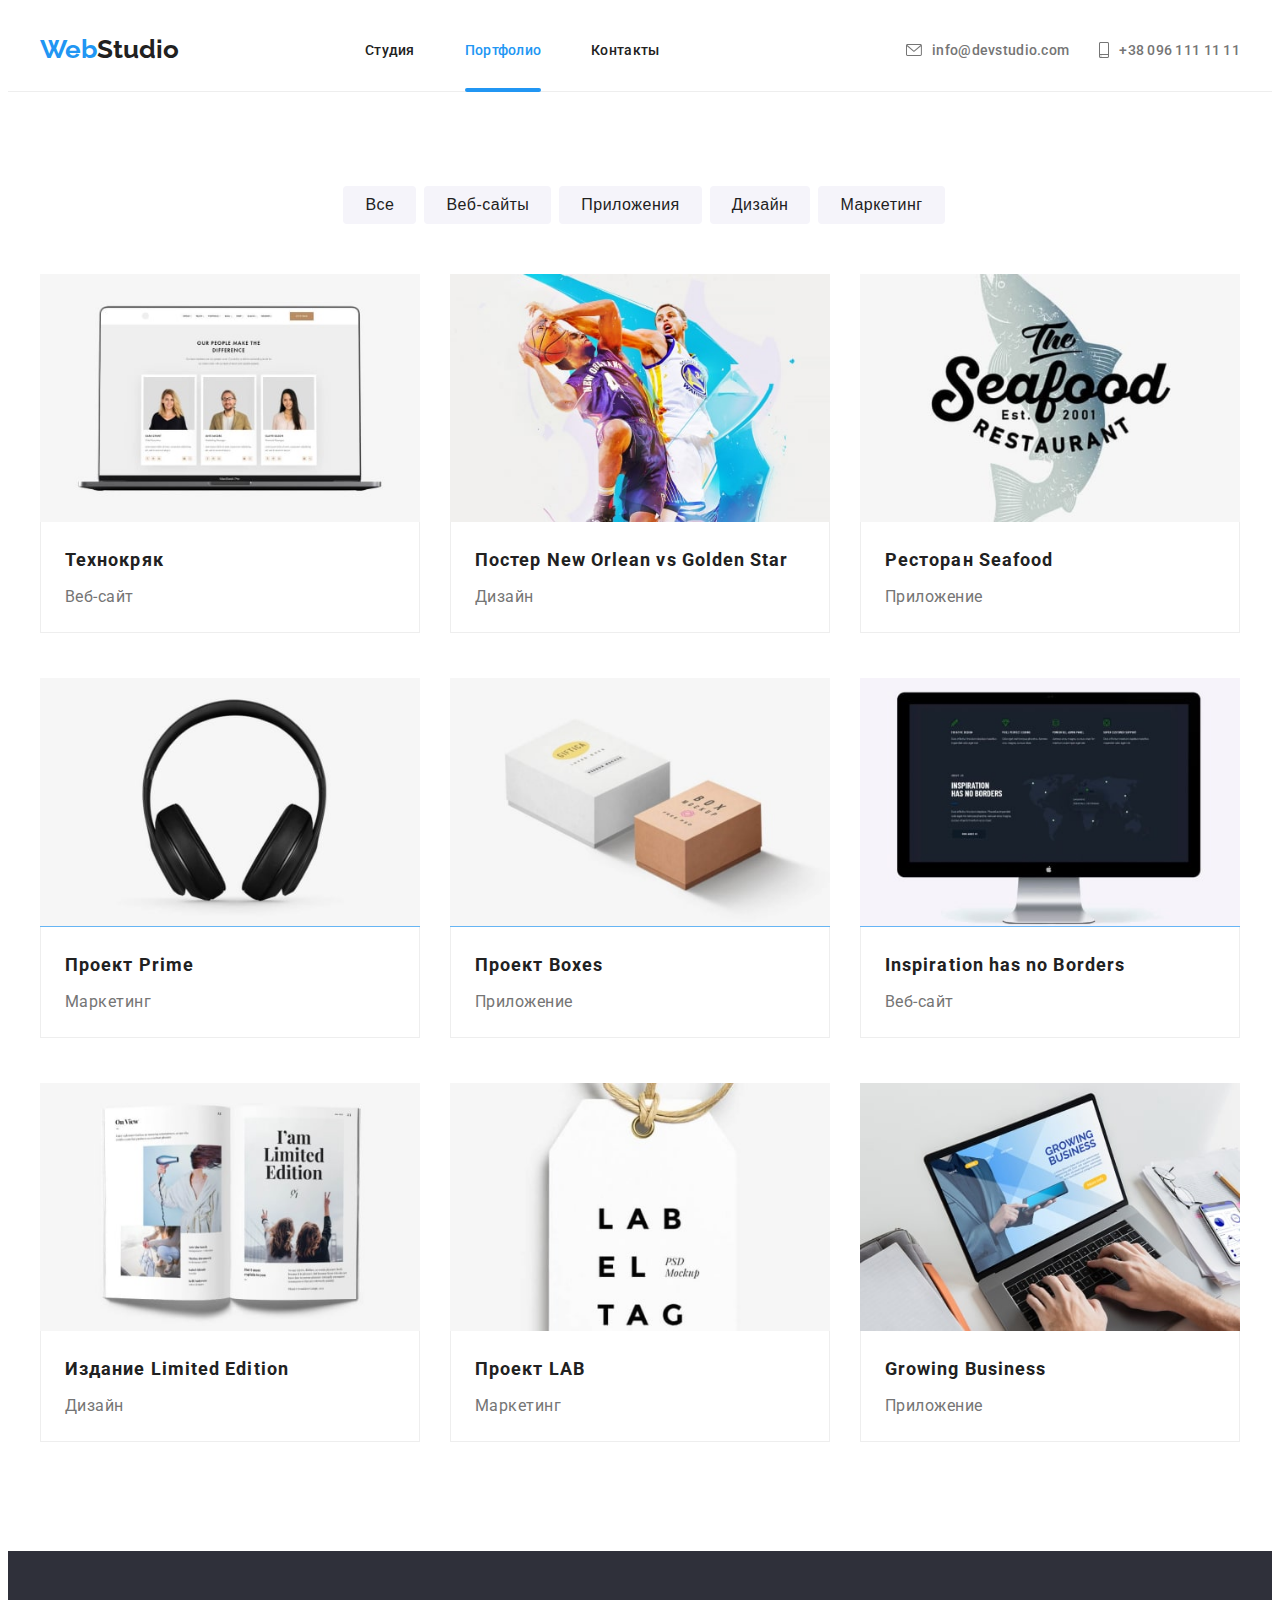
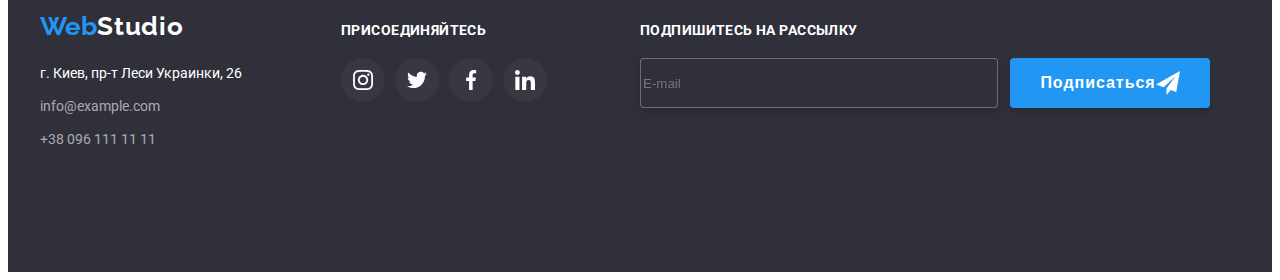
==== portfolio.html @ f573d4b2 "hw-8-finish" ====
<!DOCTYPE html>
<html lang="ru">
<head>
    <meta charset="UTF-8">
    <meta http-equiv="X-UA-Compatible" content="IE=edge">
    <meta name="viewport" content="width=device-width, initial-scale=1.0">
    <title>Портфолио</title>
    <link href="https://fonts.googleapis.com/css2?family=Raleway:wght@700&family=Roboto:wght@400;500;700;900&display=swap" rel="stylesheet">
    <link rel="stylesheet" href="https://cdnjs.cloudflare.com/ajax/libs/modern-normalize/1.1.0/modern-normalize.min.css" integrity="sha512-wpPYUAdjBVSE4KJnH1VR1HeZfpl1ub8YT/NKx4PuQ5NmX2tKuGu6U/JRp5y+Y8XG2tV+wKQpNHVUX03MfMFn9Q==" crossorigin="anonymous" referrerpolicy="no-referrer" />
    <link rel="stylesheet" href="./css/styles.css">
    <link rel="stylesheet" href="./css/main.min.css">
</head>
<body>
    <header class="header">
      <div class="container header__container">
    
        <a href="./index.html" class="logo ">Web<span class="logo__studio">Studio</span> </a>
        <button type="button" class="mob-menu-btn" data-menu-button>
          <svg class="open-menu" width="40" height="40">
            <use href="./image/icons.svg#icon-menu_mob"></use>
          </svg>
    
        </button>
    
        <nav class="site-nav">
          <ul class="site-nav__list site-nav__list--margin">
            <li><a href="./index.html" class=" site-nav__link ">Студия</a></li>
            <li><a href="./portfolio.html" class="site-nav__link site-nav__link--current">Портфолио</a></li>
            <li><a href="" class="site-nav__link">Контакты</a></li>
          </ul>
        </nav>
        <ul class="contacts">
          <li class="contacts__item"><a href="mailto:info@devstudio.com" class="contacts__link  ">
              <svg class="envelope contact__icon">
                <use href="./image/icons.svg#icon-envelope"></use>
              </svg>
              info@devstudio.com</a></li>
          <li class="contacts__item"><a href="tel:+380961111111" class="contacts__link ">
              <svg class="smartphone contact__icon">
                <use href="./image/icons.svg#icon-smartphone"></use>
              </svg>
              +38 096 111 11 11</a></li>
    
        </ul>
      </div>
      <div class="mob-menu  is-hidden" data-menu>
        <div class="container">
    
          <button type="button" class="mob-menu-close-btn" data-menu-close>
            <svg class="close-menu" width="40" height="40">
              <use href="./image/icons.svg#icon-close_mob"></use>
            </svg>
          </button>
    
          <ul class="menu-list ">
            <li class="menu-item "><a href="./index.html" class="menu-link ">Студия</a></li>
            <li class="menu-item "><a href="./portfolio.html" class="menu-link ">Портфолио</a></li>
            <li class="menu-item "><a href="" class="menu-link ">Контакты</a></li>
          </ul>
        </div>
    
        <div class="mob-menu-bottom">
          <ul class="mob-contacts">
            <li class="mob-contacts__item"><a href="tel:+380961111111" class="mob-contacts__link mob-contacts__link--phone">
                +38 096 111 11 11</a></li>
    
            <li class="mob-contacts__item"><a href="mailto:info@devstudio.com" class="mob-contacts__link ">
                info@devstudio.com</a></li>
          </ul>
    
          <ul class="mob-soc">
            <li class="mob-soc__item"><a class="mob-soc__link" href="">Instagram</a></li>
            <li class="mob-soc__item"><a class="mob-soc__link" href="">Twitter</a></li>
            <li class="mob-soc__item"><a class="mob-soc__link" href="">Facebook</a></li>
            <li class="mob-soc__item"><a class="mob-soc__link" href="">LinkedIn</a></li>
          </ul>
        </div>
    
      </div>
    
      </div>
    </header>
    <main>
        <section class="section project-section">
            <div class="container">
          <h1 class="section__title section__title--hidden">Портфолио</h1>  
          <ul class="portfolio-buttons">                         
        <li class="button-item"><button type="button" class="portfolio-button"> Все</button></li>
        <li class="button-item"><button type="button" class="portfolio-button">Веб-сайты</button></li> 
        <li class="button-item"><button type="button" class="portfolio-button">Приложения</button> </li>
        <li class="button-item"><button type="button" class="portfolio-button"> Дизайн</button></li>
        <li class="button-item"><button type="button" class="portfolio-button">Маркетинг  </button> </li> 
        </ul>                        
            <ul class="portfolio">
                <li class="portfolio__item">
                    <a href="" class="portfolio__link">
                      <div class="description">
                        <picture>
                          <source srcset="./image/projects/project-1-desk-min.jpg 1x, ./image/projects/project-1-desk2x-min.jpg 2x" media="min-width:1200px">
                          <source srcset="./image/projects/project-1-desk-min.jpg 1x, ./image/projects/project-1-desk2x-min.jpg 2x" media="min-width:768px">
                          <source srcset="./image/projects/project-1-mob.jpg 1x, ./image/projects/project-1-mob2x.jpg 2x" media="min-width:480px">
                          <img src="image/projects/project-1-mob.jpg" alt="веб-сайт" >
                        </picture> 

                    
                    <p class="description__text"> Ресурс предлагает комплексные предложения с разным уровнем функционала и сервисов. Все это позволит посетителю получить исчерпывающие сведения о компании или частном лице.</p>
                   </div>  
                   <div class="project"> 
                        <h2 class="project__title"> Технокряк</h2>
                        <p class="project__text"> Веб-сайт</p>
                     </div> 
                     </a>
                                         
                </li>
                <li class="portfolio__item">
                    <a href=""class="portfolio__link">
                      <div class="description"> 
                        <picture>
                          <source srcset="./image/projects/project-2-desk-min.jpg 1x, ./image/projects/project-2-desk2x-min.jpg 2x" media="min-width:1200px">
                          <source srcset="./image/projects/project-2-desk-min.jpg 1x, ./image/projects/project-2-desk2x-min.jpg 2x," media="min-width:768px">
                          <source srcset="./image/projects/project-2-mob.jpg 1x, ./image/projects/project-2-mob2x.jpg 2x" media="min-width:480px">
                          <img src="image/projects/project-2-mob.jpg" alt="Постер"> 
                        </picture> 
                   
                    <p class="description__text"> Ресурс предлагает комплексные предложения с разным уровнем функционала и сервисов. Все это позволит посетителю получить исчерпывающие сведения о компании или частном лице.</p>
                  </div>
                    <div class="project"> 
                        <h2 class="project__title">Постер New Orlean vs Golden Star</h2>
                        <p class="project__text">Дизайн</p> 
                     </div> 
                    </a>                                           
                </li>
                <li class="portfolio__item">
                    <a href=""class="portfolio__link">
                      <div class="description"> 
                        <picture>
                          <source srcset="./image/projects/project-3-desk-min.jpg 1x, ./image/projects/project-3-desk2x-min.jpg 2x"
                            media="min-width:1200px">
                          <source srcset="./image/projects/project-3-tab.jpg 1x, ./image/projects/project-3-tab2x.jpg 2x"  media="min-width:768px">
                          <source srcset="./image/projects/project-3-mob.jpg 1x, ./image/projects/project-3-mob2x.jpg 2x" media="min-width:480px">
                          <img src="image/projects/project-3-mob.jpg" alt="ресторан" >
                        </picture>
                        
                   
                    <p class="description__text"> Ресурс предлагает комплексные предложения с разным уровнем функционала и сервисов. Все это позволит посетителю получить исчерпывающие сведения о компании или частном лице.</p>
                  </div>
                    <div class="project">
                        <h2 class="project__title">Ресторан Seafood </h2>                            
                        <p class="project__text">Приложение</p> 
                     </div>
                    </a>
                </li>
                <li class="portfolio__item">
                  <a href=""class="portfolio__link">
                    <div class="description"> 
                      <picture>
                        <source srcset="./image/projects/project-4-desk-min.jpg 1x, ./image/projects/project-4-desk2x-min.jpg 2x"
                          media="min-width:1200px">
                          <source srcset="./image/projects/project-4-tab-min.jpg 1x, ./image/projects/project-4-tab2x.jpg 2x" media="min-width:768px">
                          <source srcset="./image/projects/project-4-mob.jpg 1x, ./image/projects/project-4-mob2x.jpg 2x " media="min-width:480px" >
                          <img src="image/projects/project-4-mob.jpg" alt="прайм" >
                      </picture> 
                    
                    <p class="description__text"> Ресурс предлагает комплексные предложения с разным уровнем функционала и сервисов. Все это позволит посетителю получить исчерпывающие сведения о компании или частном лице.</p>
                  </div>
                    <div class="project"> 
                        <h2 class="project__title">Проект Prime </h2>                          
                         <p class="project__text" p> Маркетинг</p> 
                      </div>
                    </a>                                                                        
                </li>
                <li class="portfolio__item">
                   <a href=""class="portfolio__link">
                    <div class="description">
                      <picture>
                        <source srcset="./image/projects/project-5-desk-min.jpg 1x, ./image/projects/project-5-desk2x-min.jpg 2x"
                          media="min-width:1200px">
                          <source srcset="./image/projects/project-5-tab.jpg 1x, ./image/projects/project-5-tab2x.jpg 2x" media="min-width:768px">
                          <source srcset="./image/projects/project-5-mob.jpg 1x, ./image/projects/project-5-mob2x.jpg 2x" media="min-width:480px">
                          <img src="image/projects/project-5-mob.jpg" alt="boxes" >
                      </picture>
                      
                    
                    <p class="description__text"> Ресурс предлагает комплексные предложения с разным уровнем функционала и сервисов. Все это позволит посетителю получить исчерпывающие сведения о компании или частном лице.</p>
                  </div>
                    <div class="project"> 
                        <h2 class="project__title">Проект Boxes </h2>
                        <p class="project__text">Приложение</p>
                     </div> 
                    </a>                                                                        
                </li>
                <li class="portfolio__item">
                    <a href=""class="portfolio__link">
                      <div class="description"> 
                        <picture>
                          <source srcset="./image/projects/project-6-desk-min.jpg 1x, ./image/projects/project-6-desk2x-min.jpg 2x"
                            media="min-width:1200px">
                            <source srcset="./image/projects/project-6-tab.jpg 1x, ./image/projects/project-6-tab2x.jpg 2x" media="min-width:768px">
                            <source srcset="./image/projects/project-6-mob.jpg 1x, ./image/projects/project-6-mob2x.jpg 2x" media="min-width:480px">
                            <img src="image/projects/project-6-mob.jpg" alt="вдохновение не имеет границ" >
                        </picture>
                    
                    <p class="description__text"> Ресурс предлагает комплексные предложения с разным уровнем функционала и сервисов. Все это позволит посетителю получить исчерпывающие сведения о компании или частном лице.</p>
                  </div>
                    <div class="project">  
                        <h2 class="project__title"> Inspiration has no Borders  </h2>               
                        <p class="project__text">Веб-сайт </p> 
                     </div> 
                    </a>                                                                    
                </li>
                <li class="portfolio__item">
                    <a href=""class="portfolio__link">
                      <div class="description"> 
                        <picture>
                          <source srcset="./image/projects/project-7-desk-min.jpg 1x, ./image/projects/project-7-desk2x-min.jpg 2x"
                            media="min-width:1200px">
                            <source srcset="./image/projects/project-7-tab.jpg 1x, ./image/projects/project-7-tab2x.jpg 2x" media="min-width:768px">
                            <source srcset="./image/projects/project-7-mob.jpg 1x, ./image/projects/project-7-mob2x.jpg 2x" media="min-width:480px">
                            <img src="image/projects/project-7-mob.jpg" alt="дизайн книги" >
                        </picture>
                    
                    <p class="description__text"> Ресурс предлагает комплексные предложения с разным уровнем функционала и сервисов. Все это позволит посетителю получить исчерпывающие сведения о компании или частном лице.</p>
                  </div>
                    <div class="project">
                        <h2 class="project__title">Издание Limited Edition </h2>                           
                        <p class="project__text">Дизайн</p>  
                    </div>
                 </a>                                                
                </li>
                <li class="portfolio__item">
                   <a href=""class="portfolio__link">
                    <div class="description"> 
                      <picture>
                        <source srcset="./image/projects/project-8-desk-min.jpg 1x, ./image/projects/project-8-desk2x-min.jpg 2x"
                          media="min-width:1200px">
                          <source srcset="./image/projects/project-8-tab.jpg 1x, ./image/projects/project-8-tab2x.jpg 2x" media="min-width:768px">
                          <source srcset="./image/projects/project-8-mob.jpg 1x, ./image/projects/project-8-mob2x.jpg 2x" media="min-width:480px">
                             <img src="image/projects/project-8-mob.jpg" alt="ярлык" >
                      </picture>
                 
                    <p class="description__text"> Ресурс предлагает комплексные предложения с разным уровнем функционала и сервисов. Все это позволит посетителю получить исчерпывающие сведения о компании или частном лице.</p>
                  </div>
                    <div class="project"> 
                        <h2 class="project__title">Проект LAB </h2>                           
                        <p class="project__text">Маркетинг</p>
                    </div> 
                </a>                                                       
                </li>
                <li class="portfolio__item">
                   <a href=""class="portfolio__link">
                    <div class="description"> 
                      <picture>
                        <source srcset="./image/projects/project-9-desk-min.jpg 1x, ./image/projects/project-9-desk2x-min.jpg 2x"
                          media="min-width:1200px">
                        <source srcset="./image/projects/project-9-tab.jpg 1x, ./image/projects/project-9-tab2x.jpg 2x" media="min-width:768px">
                        <source srcset="./image/projects/project-9-mob.jpg 1x, ./image/projects/project-9-mob2x.jpg 2x" media="min-width:480px">
                        <img src="image/projects/project-9-mob.jpg" alt="растущий бизнес" >
                      </picture>
                   
                    <p class="description__text"> Ресурс предлагает комплексные предложения с разным уровнем функционала и сервисов. Все это позволит посетителю получить исчерпывающие сведения о компании или частном лице.</p>
                  </div>
                    <div class="project">  
                        <h2 class="project__title">Growing Business</h2>                            
                           <p class="project__text"> Приложение</p>  
                    </div>
                 </a>                                                
                </li>
            </ul>
        </div>
        </section>
         </main>
              <footer class="footer">
              
                <div class="container footer__container ">
                  <div class="footer-top">
                    <div class="footer__box">
                      <a href="./index.html" class="logo footer__logo">Web<span class=" logo-studio--white">Studio</span> </a>
                      <address>
                        <ul class="adress">
                          <li><a href="https://goo.gl/maps/DuqMqpGjKm9cCFHp8" target="_blank" rel="noopener, noindex, nofollow"
                              class="adress__location">г. Киев, пр-т Леси Украинки, 26</a></li>
                          <li><a href="mailto:info@example.com" class="adress__link">info@example.com </a></li>
                          <li><a href="tel:+380961111111" class="adress__link">+38 096 111 11 11</a></li>
                        </ul>
                      </address>
                    </div>
              
                    <div class="social-footer">
                      <h3 class="footer__title">присоединяйтесь</h3>
                      <ul class="social soc-footer">
                        <li> <a class="social__link social__link--light" href="">
                            <svg class="join__icon" width="20" height="20">
                              <use href="./image/icons.svg#icon-instagram"></use>
                            </svg>
                          </a>
                        </li>
                        <li> <a class="social__link social__link--light" href="">
                            <svg class="footer-icon" width="20" height="20">
                              <use href="./image/icons.svg#icon-twitter"></use>
                            </svg>
                          </a>
                        </li>
                        <li> <a class="social__link social__link--light" href="">
                            <svg class="join__icon" width="20" height="20">
                              <use href="./image/icons.svg#icon-facebook"></use>
                            </svg>
                          </a>
                        </li>
                        <li> <a class="social__link social__link--light" href="">
                            <svg class="join__icon" width="20" height="20">
                              <use href="./image/icons.svg#icon-linkedin"></use>
                            </svg>
                          </a>
                        </li>
                      </ul>
                    </div>
                  </div>
                  <form class="footer-form">
              
                    <div class="subscribe">
                      <h3 class="footer__title">Подпишитесь на рассылку</h3>
                      <div class="subscribe-field">
                        <input type="email" name="mail" placeholder="E-mail" class="subscribe__input">
                        <button type="submit" class="subscribe__btn">Подписаться
                          <svg class="subscribe-icon" width="24" height="24">
                            <use href="./image/icons.svg#icon-send"></use>
                          </svg>
                        </button>
                      </div>
              
                    </div>
                  </form>
                </div>
              </footer>



              <script src="./js/mobile-menu.js"></script>

   
</body>
</html>
---- css/styles.css ----
/* Header  */



/* Main section */


/* Features */



/* Our work */

/* Our team*/



/* Clients */




/* Footer */


/* portfolio */





/* BACKDROP */
---- css/main.min.css ----
:root{--primary-text-color: #212121;--title-text-color: #757575;--accent-color: #2196F3;--primary-bg-color:#FFFFFF;--bg-color: #2F303A;--bg-color-item: #EEEEEE;--buttons-bg-color: #F5F4FA;--border-box: #eeeeee;--social-color: #AFB1B8;--icon-bg-color: #ffffff0a;--bg-description: rgba(33, 150, 243, 0.9);--work-box-color: rgba(47, 48, 58, 0.8);--time-distribution: 250ms cubic-bezier(0.4, 0, 0.2, 1);--bg-color-btn: #188CE8;--box-shadow: 0px 4px 4px rgba(0, 0, 0, 0.15)}body{font-family:"Roboto",sans-serif;background-color:var(--primary-bg-color)}p,h1,h2,h3,h4,h5,h6{margin:0}img{display:block;max-width:100%}ul{margin:0;padding-left:0;list-style:none}li{text-decoration:none}.section__title{font-weight:700;letter-spacing:.03em;color:var(--primary-text-color);margin-top:0;text-align:center}@media screen and (min-width: 480px){.section__title{font-size:28px;line-height:1.18;margin-bottom:30px;margin-top:0px}}@media screen and (min-width: 768px){.section__title{font-size:36px;line-height:1.17;margin-bottom:50px}}.section__title.section__title--hidden,.modal-checkbox__input.hidden{position:absolute;width:1px;height:1px;margin:-1px;border:0;padding:0;white-space:nowrap;clip-path:inset(100%);clip:rect(0 0 0 0);overflow:hidden}.hero__title{font-weight:900;letter-spacing:.06em;text-transform:uppercase;color:var(--primary-bg-color);margin:0 auto 30px auto}@media screen and (min-width: 480px){.hero__title{font-size:26px;line-height:1.62;width:360px}}@media screen and (min-width: 1200px){.hero__title{font-size:44px;line-height:1.36;width:696px;margin-bottom:50px}}.features__title{font-weight:700;font-size:14px;line-height:1.14;letter-spacing:.03em;text-transform:uppercase;color:var(--primary-text-color);margin-bottom:10px;align-items:center}@media screen and (max-width: 767px){.features__title{display:flex;justify-content:center}}@media screen and (min-width: 768px){.features__title{text-align:start}}.section{padding-top:94px;padding-bottom:94px}.section--no-padding-top{padding-top:0}.section--other-background{background-color:var(--buttons-bg-color)}.project-section{padding-top:94px;padding-bottom:94px}@media screen and (min-width: 320px)and (max-width: 1199px){.section--no-padding-top{display:none}}@media screen and (min-width: 1200px){.section--no-padding-top{padding-top:0}}.social{display:flex;justify-content:center}.social li+li{margin-left:10px}.social__link{display:flex;justify-content:center;width:44px;height:44px;border-radius:50%;align-items:center}.social__link--light{fill:var(--primary-bg-color);background-color:var(--icon-bg-color);transition:background-color var(--time-distribution)}.social__link--light:hover,.social__link--light:focus{background-color:var(--accent-color)}.social__link--dark{fill:var(--social-color);transition:fill var(--time-distribution),background-color var(--time-distribution)}.social__link--dark:hover,.social__link--dark:focus{background-color:#2196f3;fill:var(--primary-bg-color)}.social-footer{margin-bottom:60px}@media screen and (min-width: 1200px){.social-footer{margin-right:93px;margin-bottom:72px}}.logo{font-family:"Raleway",sans-serif;font-weight:700;font-size:26px;line-height:1.19;color:var(--accent-color);text-decoration:none;cursor:default}@media screen and (min-width: 480px)and (max-width: 767px){.logo{display:flex;justify-content:center;align-items:center}}@media screen and (min-width: 320px)and (max-width: 1199px){.logo{font-size:24px;margin-left:15px}}.logo__studio{color:var(--primary-text-color)}.logo.footer__logo{display:block;margin-bottom:20px}.logo-studio--white{font-weight:700;font-size:26px;line-height:1.19;letter-spacing:.03em;color:var(--primary-bg-color)}@media screen and (min-width: 320px)and (max-width: 1199px){.logo-studio--white{font-size:24px}}.portfolio-buttons{margin:0 auto 50px;display:flex;flex-wrap:wrap;justify-content:flex-start;margin-bottom:40px}@media screen and (min-width: 768px){.portfolio-buttons{margin-bottom:30px;justify-content:center}}@media screen and (min-width: 1200px){.portfolio-buttons{margin-bottom:50px}}.portfolio-button{background:var(--buttons-bg-color);color:var(--primary-text-color);font-weight:500;font-size:16px;line-height:1.63;letter-spacing:.03em;cursor:pointer;text-align:center;padding:6px 22px;border-radius:4px;border:none;transition:color var(--time-distribution),background-color var(--time-distribution),box-shadow var(--time-distribution)}.portfolio-button:hover,.portfolio-button:focus{color:var(--primary-bg-color);background-color:var(--accent-color);box-shadow:0px 3px 1px rgba(0,0,0,.1),0px 1px 2px rgba(0,0,0,.08),0px 2px 2px rgba(0,0,0,.12)}.button-item{margin-left:8px}@media screen and (max-width: 767px){.button-item:nth-child(-n+3){margin-bottom:15px}}@media screen and (min-width: 768px){.button-item{margin-bottom:0px}}.hero__button{font-family:"Roboto",sans-serif;font-weight:700;font-size:16px;line-height:1.88;align-items:center;text-align:center;letter-spacing:.06em;color:var(--primary-bg-color);background-color:var(--accent-color);border:rgba(0,0,0,0);border-radius:4px;padding:10px 32px;cursor:pointer}.container{width:100%;padding:0;margin:0 auto}@media screen and (min-width: 480px){.container{max-width:480px}}@media screen and (min-width: 768px){.container{max-width:768px}}@media screen and (min-width: 1200px){.container{max-width:1200px}}.header{background-color:var(--primary-bg-color);border-bottom:1px solid var(--border-box)}@media screen and (min-width: 320px)and (max-width: 479px){.header{display:flex;align-items:center;justify-content:space-between;width:100%;height:60px}}@media screen and (min-width: 480px)and (max-width: 767px){.header{display:flex;justify-content:space-between;width:100%;height:60px}}@media screen and (min-width: 768px){.header{display:flex;align-items:center}}@media screen and (min-width: 1200px){.header{display:flex;align-items:center}}.container.header__container{display:flex;align-items:center}.site-nav{align-items:center;display:flex}@media screen and (min-width: 320px)and (max-width: 479px){.site-nav{display:none}}@media screen and (min-width: 480px)and (max-width: 767px){.site-nav{display:none}}@media screen and (min-width: 768px){.site-nav{margin-left:88px}}@media screen and (min-width: 1200px){.site-nav{margin-left:93px}}.site-nav__list,.contacts{display:flex;margin:0;padding-top:32px;padding-bottom:32px}@media screen and (min-width: 768px){.site-nav__list{display:flex}}@media screen and (min-width: 1200px){.site-nav__list{display:flex;margin-left:93px}}.contacts{display:flex}@media screen and (min-width: 320px)and (max-width: 479px){.contacts{display:none}}@media screen and (min-width: 480px)and (max-width: 767px){.contacts{display:none}}@media screen and (min-width: 768px)and (max-width: 1199px){.contacts{display:flex;flex-direction:column;margin-left:65px}}@media screen and (min-width: 1200px){.contacts{display:flex;align-items:center;margin-left:auto}}.site-nav__list li+li{margin-left:50px}.site-nav__link{font-family:"Roboto";font-style:normal;font-weight:500;font-size:14px;line-height:1.14;letter-spacing:.02em;color:var(--primary-text-color);text-decoration:none;transition:color var(--time-distribution)}.site-nav__link:hover,.site-nav__link:focus{color:var(--accent-color)}.site-nav__link.site-nav__link--current{position:relative;padding-top:32px;padding-bottom:32px;font-weight:500;font-size:14px;line-height:1.14;letter-spacing:.02em;color:var(--accent-color);text-decoration:none}.site-nav__link.site-nav__link--current::after{content:"";position:absolute;left:0;bottom:-2px;width:100%;height:4px;border-radius:2px;display:block;background-color:var(--accent-color);opacity:1}.contacts__link{font-style:normal;font-weight:500;letter-spacing:.02em;color:var(--title-text-color);text-decoration:none;display:flex;transition:color var(--time-distribution);align-items:center}.contacts__link:hover,.contacts__link:focus{color:var(--accent-color)}.contacts__link:hover .contact__icon,.contacts__link:focus .contact__icon{fill:var(--accent-color)}@media screen and (min-width: 320px)and (max-width: 479px){.contacts__link{display:none}}@media screen and (min-width: 768px)and (max-width: 1199px){.contacts__link{font-size:12px;line-height:1.17;padding-top:5px;padding-bottom:5px}}@media screen and (min-width: 1200px){.contacts__link{font-size:14px}}@media screen and (min-width: 1200px){.contacts__item:not(:first-child){margin-left:30px}}.contacts{margin-left:auto}@media screen and (min-width: 320px)and (max-width: 479px){.contacts{display:none}}.envelope{fill:var(--title-text-color);transition:fill var(--time-distribution)}@media screen and (min-width: 320px)and (max-width: 479px){.envelope{display:none}}@media screen and (min-width: 768px)and (max-width: 1199px){.envelope{width:14px;height:10px;margin-right:8px}}@media screen and (min-width: 1200px){.envelope{margin-right:10px;width:16px;height:12px}}.smartphone{fill:var(--title-text-color);transition:fill var(--time-distribution)}@media screen and (min-width: 320px)and (max-width: 479px){.smartphone{display:none}}@media screen and (min-width: 768px)and (max-width: 1199px){.smartphone{width:10px;height:14px;margin-right:8px}}@media screen and (min-width: 1200px){.smartphone{margin-right:10px;width:10px;height:16px}}.hero.container{display:flex;padding:0;max-width:100%}.hero{text-align:center;color:var(--primary-bg-color);padding:90px 30px;margin-left:auto;margin-right:auto;background-image:linear-gradient(to right, rgba(47, 48, 58, 0.4), rgba(47, 48, 58, 0.4)),url(../image/hero-mob-min.jpg);background-color:var(--bg-color);background-repeat:no-repeat;background-position:center;background-size:cover}@media(min-device-pixel-ratio: 2),(min-resolution: 192dpi),(min-resolution: 2dppx){.hero{background-image:linear-gradient(to right, rgba(47, 48, 58, 0.4), rgba(47, 48, 58, 0.4)),url(../image/hero-mob-2x.jpg)}}@media screen and (min-width: 480px){.hero{padding:118px 60px}}@media screen and (min-width: 768px){.hero{padding:118px 204px;background-image:linear-gradient(to right, rgba(47, 48, 58, 0.4), rgba(47, 48, 58, 0.4)),url(../image/hero-tab-min.jpg);background-image:linear-gradient(to right, rgba(47, 48, 58, 0.4), rgba(47, 48, 58, 0.4)),url(../image/hero-tab-2x.jpg)}}@media screen and (min-width: 1200px){.hero{padding-top:200px;padding-bottom:200px;background-image:linear-gradient(to right, rgba(47, 48, 58, 0.4), rgba(47, 48, 58, 0.4)),url(../image/hero-desk.jpg);background-image:linear-gradient(to right, rgba(47, 48, 58, 0.4), rgba(47, 48, 58, 0.4)),url(../image/hero-desk-2x.jpg)}}.features{display:flex;flex-wrap:wrap;padding-left:0}@media screen and (min-width: 480px){.features{display:block}}@media screen and (min-width: 768px){.features{margin:-15px;display:flex;flex-wrap:wrap}}@media screen and (max-width: 767px){.features__item:not(:last-child){margin-bottom:30px}}@media screen and (min-width: 768px){.features__item{width:calc((100% - 60px)/2);margin:15px}}@media screen and (min-width: 1200px){.features__item{width:calc((100% - 120px)/4)}}.features__text{font-weight:400;font-size:14px;line-height:1.71;letter-spacing:.03em;display:flex;color:var(--title-text-color)}.features__box{background-color:var(--buttons-bg-color);display:flex;justify-content:center;align-items:center;width:100%;margin-bottom:30px}.work{display:flex}.work__list:not(:first-child){margin-left:30px}.work__box{position:relative}.work__text{position:absolute;bottom:0;width:100%;height:70px;display:flex;justify-content:center;align-items:center;font-weight:700;font-size:14px;line-height:1,14;letter-spacing:.03em;text-transform:uppercase;color:var(--primary-bg-color);background-color:var(--work-box-color)}.team{padding-left:0;margin-bottom:-30px;margin-top:0}@media screen and (min-width: 480px){.team{display:block}}@media screen and (min-width: 768px){.team{display:flex;flex-wrap:wrap;margin:-15px}}.team__item{background-color:var(--primary-bg-color);box-shadow:0px 1px 3px rgba(0,0,0,.2),0px 1px 1px rgba(0,0,0,.1411764706),0px 2px 1px rgba(0,0,0,.1215686275);border-radius:0px 0px 4px 4px}@media screen and (min-width: 320px){.team__item{margin-right:15px;margin-left:15px}}@media screen and (max-width: 767px){.team__item:not(:last-child){margin-bottom:30px}}@media screen and (min-width: 768px){.team__item{margin:15px;width:calc(50% - 30px)}}@media screen and (min-width: 1200px){.team__item{width:calc(25% - 30px)}}.team__box{padding-top:30px;padding-bottom:30px}.team__title{font-weight:500;font-size:16px;line-height:1.19;letter-spacing:.03em;color:var(--primary-text-color);margin-bottom:10px;margin-top:0;text-align:center}.team__text{font-weight:400;font-size:16px;line-height:1.19;letter-spacing:.03em;color:var(--title-text-color);text-align:center;margin-bottom:16px}.clients{display:flex;flex-wrap:wrap;justify-content:center;text-align:center}.clients__item{margin-left:30px;margin-bottom:30px}@media screen and (min-width: 480px){.clients__item{width:210px}}@media screen and (min-width: 768px){.clients__item{width:226px}}@media screen and (min-width: 1200px){.clients__item{width:170px}}.clients__link{display:flex;justify-content:center;align-items:center;height:92px;border:1px solid var(--social-color);border-radius:4px;fill:var(--social-color);transition:fill var(--time-distribution),border var(--time-distribution)}.clients__link:hover,.clients__link:focus{border:1px solid var(--accent-color);fill:var(--accent-color)}.footer{background:var(--bg-color);padding-top:60px;padding-bottom:60px;justify-content:center;align-items:center;display:block}@media screen and (min-width: 1200px){.footer{display:flex;justify-content:center;align-items:center}}@media screen and (min-width: 768px){.footer__box{margin-right:165px;margin-left:78px}}@media screen and (min-width: 1200px){.footer__box{text-align:start;margin-right:70px;margin-left:auto}}.footer__container.container{text-align:center}@media screen and (min-width: 1200px){.footer__container.container{display:flex;align-items:baseline}}.adress__location{font-style:normal;font-size:14px;line-height:1.71;color:var(--primary-bg-color);text-decoration:none;cursor:default;transition:color var(--time-distribution)}.adress__location:hover,.adress__location:focus{color:var(--accent-color)}.adress{padding-left:0;margin-top:20px;margin-bottom:60px}@media screen and (min-width: 1200px){.adress{min-width:231px}}.adress li+li{margin-top:9px}.adress__link{font-style:normal;font-size:14px;line-height:1.71;color:rgba(255,255,255,.6);text-decoration:none;cursor:default;transition:color var(--time-distribution)}.adress__link:hover,.adress__link:focus{color:var(--accent-color)}.footer__title{font-family:"Roboto";font-style:normal;font-weight:700;font-size:14px;line-height:16px;letter-spacing:.03em;text-transform:uppercase;color:var(--primary-bg-color);margin-bottom:20px}@media screen and (min-width: 1200px){.footer__title{text-align:start}}.subscribe__input{height:50px;outline:none;border:1px solid rgba(255,255,255,.3);box-sizing:border-box;filter:drop-shadow(0px 4px 4px rgba(0, 0, 0, 0.15));border-radius:4px;background:var(--bg-color);color:var(--primary-bg-color);width:100%;margin-bottom:20px}@media screen and (min-width: 320px)and (max-width: 1199px){.subscribe__input{width:450px}}@media screen and (min-width: 1200px){.subscribe__input{display:flex;width:358px}}.subscribe__btn{display:inline-flex;align-items:center;justify-content:center;text-align:center;width:200px;height:50px;background-color:var(--accent-color);box-shadow:var(--box-shadow);border:rgba(0,0,0,0);border-radius:4px;font-weight:700;font-size:16px;line-height:1.88;letter-spacing:.06em;color:var(--primary-bg-color);cursor:pointer}@media screen and (min-width: 768px){.subscribe__btn{display:flex;margin-left:300px}}@media screen and (min-width: 1200px){.subscribe__btn{margin-left:12px}}.subscribe__icon{margin-left:10px}@media screen and (min-width: 1200px){.subscribe-field{display:inline-flex;min-width:570px}}.footer-form{align-items:flex-start}@media screen and (min-width: 768px){.footer-top{display:flex;align-items:baseline}}@media screen and (min-width: 1200px){.footer-top{display:flex;align-items:baseline}}.backdrop{position:fixed;top:0;left:0;width:100%;height:100%;background-color:rgba(0,0,0,.2);transition:opacity 250ms,visibility 250ms}.backdrop.is-hidden{opacity:0;visibility:hidden;pointer-events:none}.backdrop.is-hidden.modal{transform:scale(0.5)}.modal{position:absolute;top:50%;left:50%;transform:translate(-50%, -50%);background-color:var(--primary-bg-color);padding:40px}@media screen and (min-width: 480px){.modal{height:609px;width:450px}}@media screen and (min-width: 1200px){.modal{min-height:581px;min-width:528px}}.modal__button{position:absolute;right:8px;top:8px;width:30px;height:30px;border-radius:50%;display:flex;justify-content:center;align-items:center;border:1px solid rgba(0,0,0,.1);background-color:var(--primary-bg-color);cursor:pointer}.modal__title{font-weight:700;font-size:20px;text-align:center;letter-spacing:.03em;margin-bottom:12px}@media screen and (min-width: 320px)and (max-width: 1199px){.modal__title{line-height:1.5}}@media screen and (min-width: 1200px){.modal__title{line-height:1.15}}.modal-box__input{width:100%;height:40px;border:1px solid rgba(33,33,33,.2);box-sizing:border-box;border-radius:4px;padding-left:42px;color:var(--primary-text-color);transition:border var(--time-distribution)}.modal-box__input:focus{outline:none;border:1px solid var(--accent-color)}.modal-box__input:focus~.modal__svg{fill:var(--accent-color)}.modal-box{position:relative;margin-bottom:10px}.modal__label{display:block;font-weight:400;font-size:12px;line-height:1.17;letter-spacing:.01em;color:var(--title-text-color);margin-bottom:4px}.modal__svg{position:absolute;left:12px;top:11px;fill:var(--primary-text-color)}.modal__textarea{width:100%;height:120px;border:1px solid rgba(33,33,33,.2);box-sizing:border-box;border-radius:4px;padding:12px 16px;margin-bottom:20px;font-weight:400;font-size:14px;line-height:16px;letter-spacing:.01em;resize:none}.modal__textarea:focus{outline:none;border:1px solid var(--accent-color)}.modal-checkbox__label{font-weight:400;letter-spacing:.03em;color:var(--title-text-color);display:flex;justify-content:center;align-items:center}.modal-checkbox__label::before{content:"";width:16px;height:15px;border:2px solid #000;border-radius:3px;margin-right:7px}@media screen and (min-width: 320px)and (max-width: 1199px){.modal-checkbox__label{font-size:12px;line-height:1.17}}@media screen and (min-width: 1200px){.modal-checkbox__label{font-size:14px;line-height:2}}.modal-checkbox__input:checked+.modal-checkbox__label::before{background-color:var(--accent-color);border:none;background-image:url(../image/check.svg);background-repeat:no-repeat;background-position:center}.modal-checkbox__policy{margin-left:5px;cursor:default}.modal-checkbox__btn{display:block;margin-left:auto;margin-right:auto;margin-top:30px;bottom:40px;width:200px;height:50px;background-color:var(--bg-color-btn);box-shadow:var(--box-shadow);border:rgba(0,0,0,0);border-radius:4px;font-weight:700;font-size:16px;line-height:1.88;letter-spacing:.06em;color:var(--primary-bg-color);transition:var(--time-distribution);cursor:pointer}.modal-checkbox--margin{margin-bottom:30px}.mob-menu-btn{display:block;margin-left:auto;margin-right:15px;border:none;background-color:rgba(0,0,0,0)}@media screen and (min-width: 768px){.mob-menu-btn{display:none}}.mob-menu-close-btn{display:block;margin-left:auto;margin-right:15px;margin-bottom:10px;border:none;background-color:rgba(0,0,0,0)}.mob-menu-close-btn:hover,.mob-menu-close-btn:focus{fill:#2196f3}.mob-menu{position:fixed;z-index:1;top:0;left:0;background-color:var(--primary-bg-color);width:100vw;height:100vh;padding-top:10px;padding-bottom:48px;padding-left:40px}.mob-menu .container{display:flex;flex-direction:column;height:100%;justify-content:space-between}.mob-menu.is-hidden{opacity:0;visibility:hidden;pointer-events:none}.menu-list{list-style:none}.menu-list:hover,.menu-list:focus{fill:#2196f3}.menu-link{font-weight:500;font-size:40px;line-height:1.18;letter-spacing:.02em;color:#212121;text-decoration:none}.menu-link:hover,.menu-link:focus{color:var(--accent-color)}.menu-item:not(:last-child){margin-bottom:32px}.mob-contacts__link{font-weight:500;font-size:24px;line-height:28px;letter-spacing:.02em;color:#757575;text-decoration:none}.mob-contacts__link:hover,.mob-contacts__link:focus{color:var(--accent-color)}.mob-contacts__link.mob-contacts__link--phone{font-weight:500;font-size:34px;line-height:1.77;letter-spacing:.02em;color:#757575}.mob-contacts__link.mob-contacts__link--phone:hover,.mob-contacts__link.mob-contacts__link--phone:focus{color:var(--accent-color)}.mob-contacts{margin-bottom:64px}.mob-contacts__item:not(:last-child){margin-bottom:32px}.mob-soc__item{display:inline-flex}.mob-soc__item:not(:first-child){margin-left:10px}.mob-soc__item:not(:last-child){border-right:1px solid rgba(33,33,33,.2);padding-right:10px}.mob-soc__link{display:flex;font-weight:500;font-size:18px;line-height:1.22;letter-spacing:.02em;text-decoration:none;color:#2196f3}.line{height:22px;border:1px solid rgba(33,33,33,.2)}.no-scroll{overflow:hidden}@media screen and (min-width: 768px){.portfolio{display:flex;flex-wrap:wrap;padding:0;margin:-15px;list-style:none}}.portfolio__link{text-decoration:none;cursor:pointer}@media screen and (min-width: 320px){.portfolio__item{margin-right:15px;margin-left:15px}}@media screen and (min-width: 768px){.portfolio__item{display:flex;flex-wrap:wrap;width:calc(50% - 30px);margin:15px}}@media screen and (min-width: 1200px){.portfolio__item{display:flex;flex-wrap:wrap;width:calc(33.3333333333% - 30px)}}.portfolio__item:not(:last-child){margin-bottom:30px}.project{padding:20px 24px;border-bottom:1px solid var(--border-box);border-right:1px solid var(--border-box);border-left:1px solid var(--border-box);flex-grow:1}.project__title{font-weight:700;font-size:18px;line-height:2;letter-spacing:.06em;color:var(--primary-text-color);margin-bottom:4px}.project__text{font-weight:400;font-size:16px;line-height:1.88;letter-spacing:.03em;color:var(--title-text-color)}.portfolio__item{transition:box-shadow var(--time-distribution)}.portfolio__item:hover{box-shadow:0px 1px 1px rgba(0,0,0,.12),0px 4px 4px rgba(0,0,0,.06),1px 4px 6px rgba(0,0,0,.16)}.description{position:relative;overflow:hidden}.description::before{content:"";position:absolute;width:100%;height:100%;transform:translateY(100%);transition:transform var(--time-distribution);background-color:var(--bg-description)}.portfolio__link:hover .description::before,.portfolio__link:focus .description::before{transform:translateY(0)}.description__text{position:absolute;top:50%;left:50%;transform:translate(-50%, 100%);transition:transform var(--time-distribution);width:322px;font-size:18px;line-height:1.56em;color:var(--primary-bg-color)}@media screen and (min-width: 480px){.description__text{width:402px}}@media screen and (min-width: 768px){.description__text{width:306px}}.portfolio__link:hover .description__text,.portfolio__link:focus .description__text{transform:translate(-50%, -50%)}/*# sourceMappingURL=main.min.css.map */
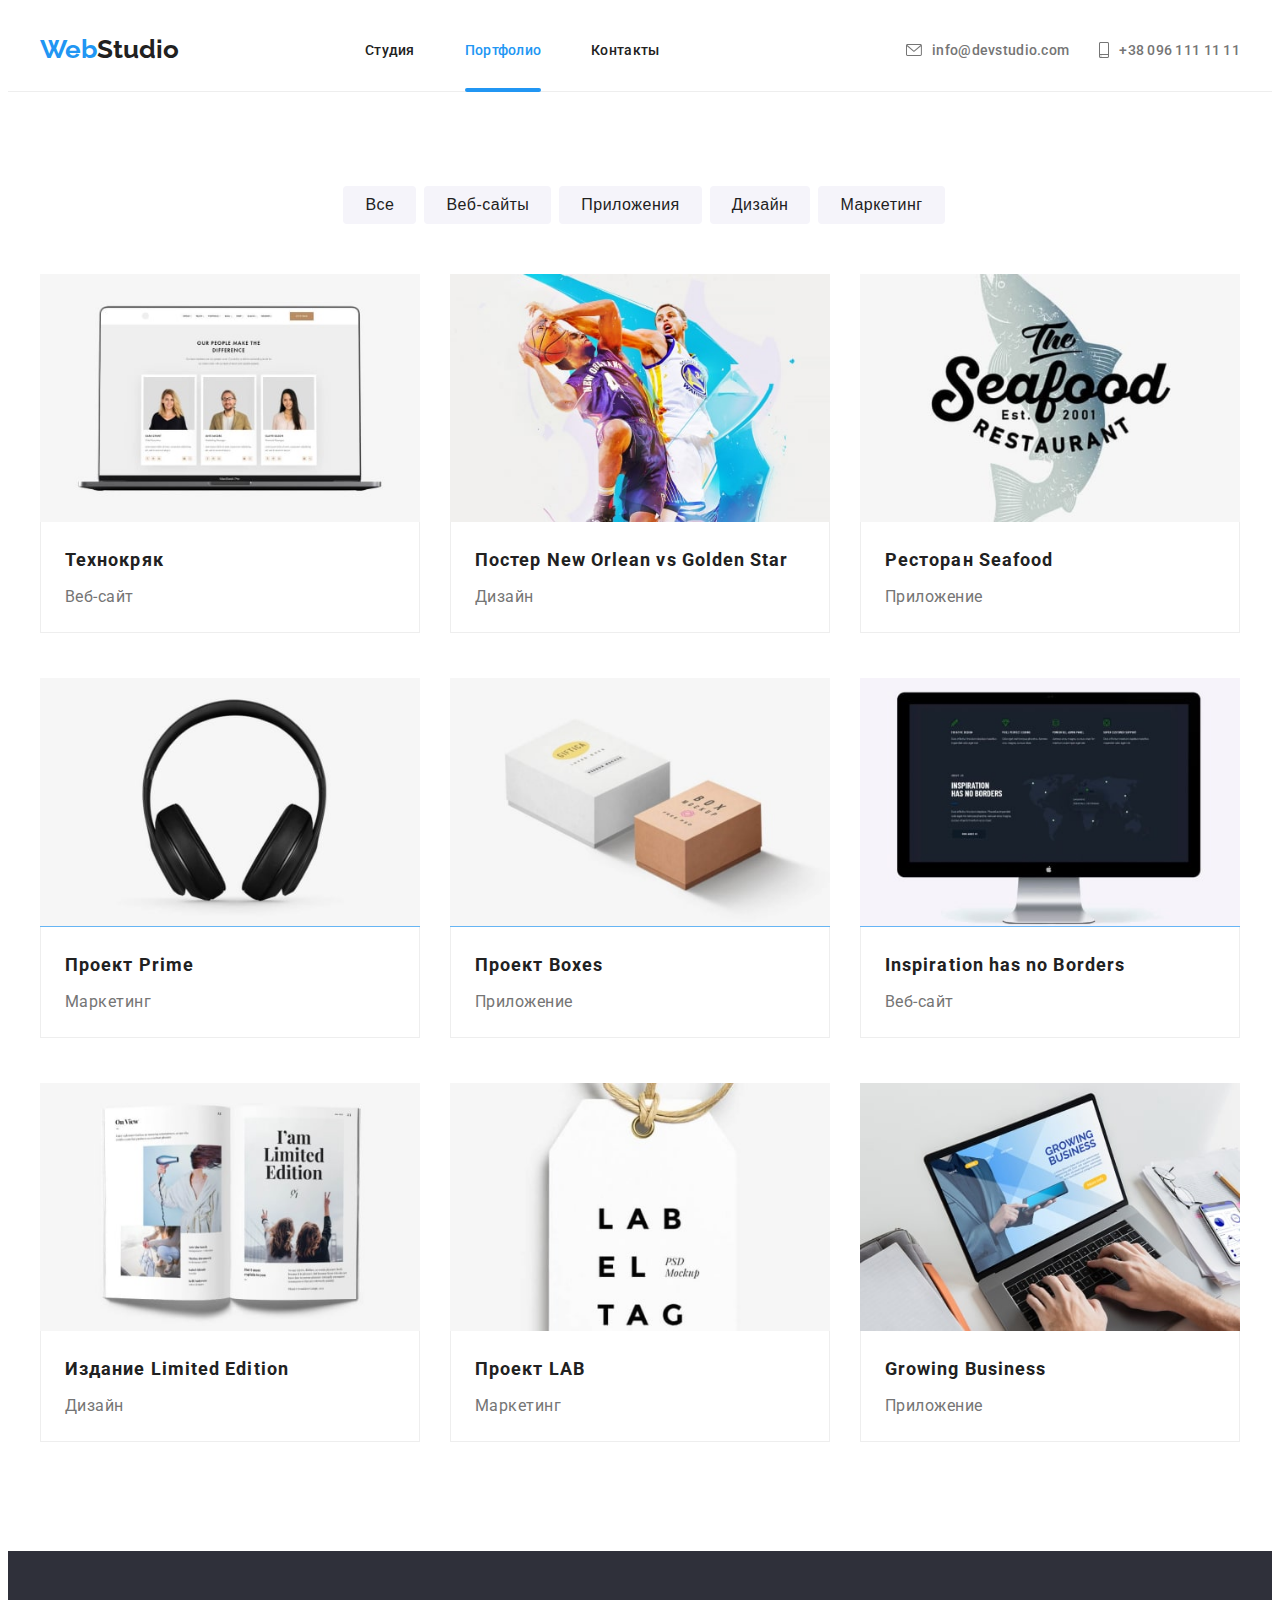
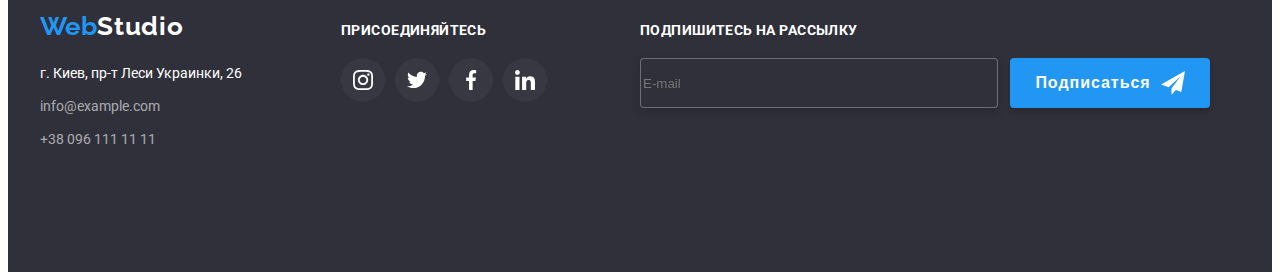
==== commit 2558e23b: "hw-8-finish" ====
--- a/portfolio.html
+++ b/portfolio.html
@@ -322,7 +322,7 @@
                       <div class="subscribe-field">
                         <input type="email" name="mail" placeholder="E-mail" class="subscribe__input">
                         <button type="submit" class="subscribe__btn">Подписаться
-                          <svg class="subscribe-icon" width="24" height="24">
+                          <svg class="subscribe__icon" width="24" height="24">
                             <use href="./image/icons.svg#icon-send"></use>
                           </svg>
                         </button>
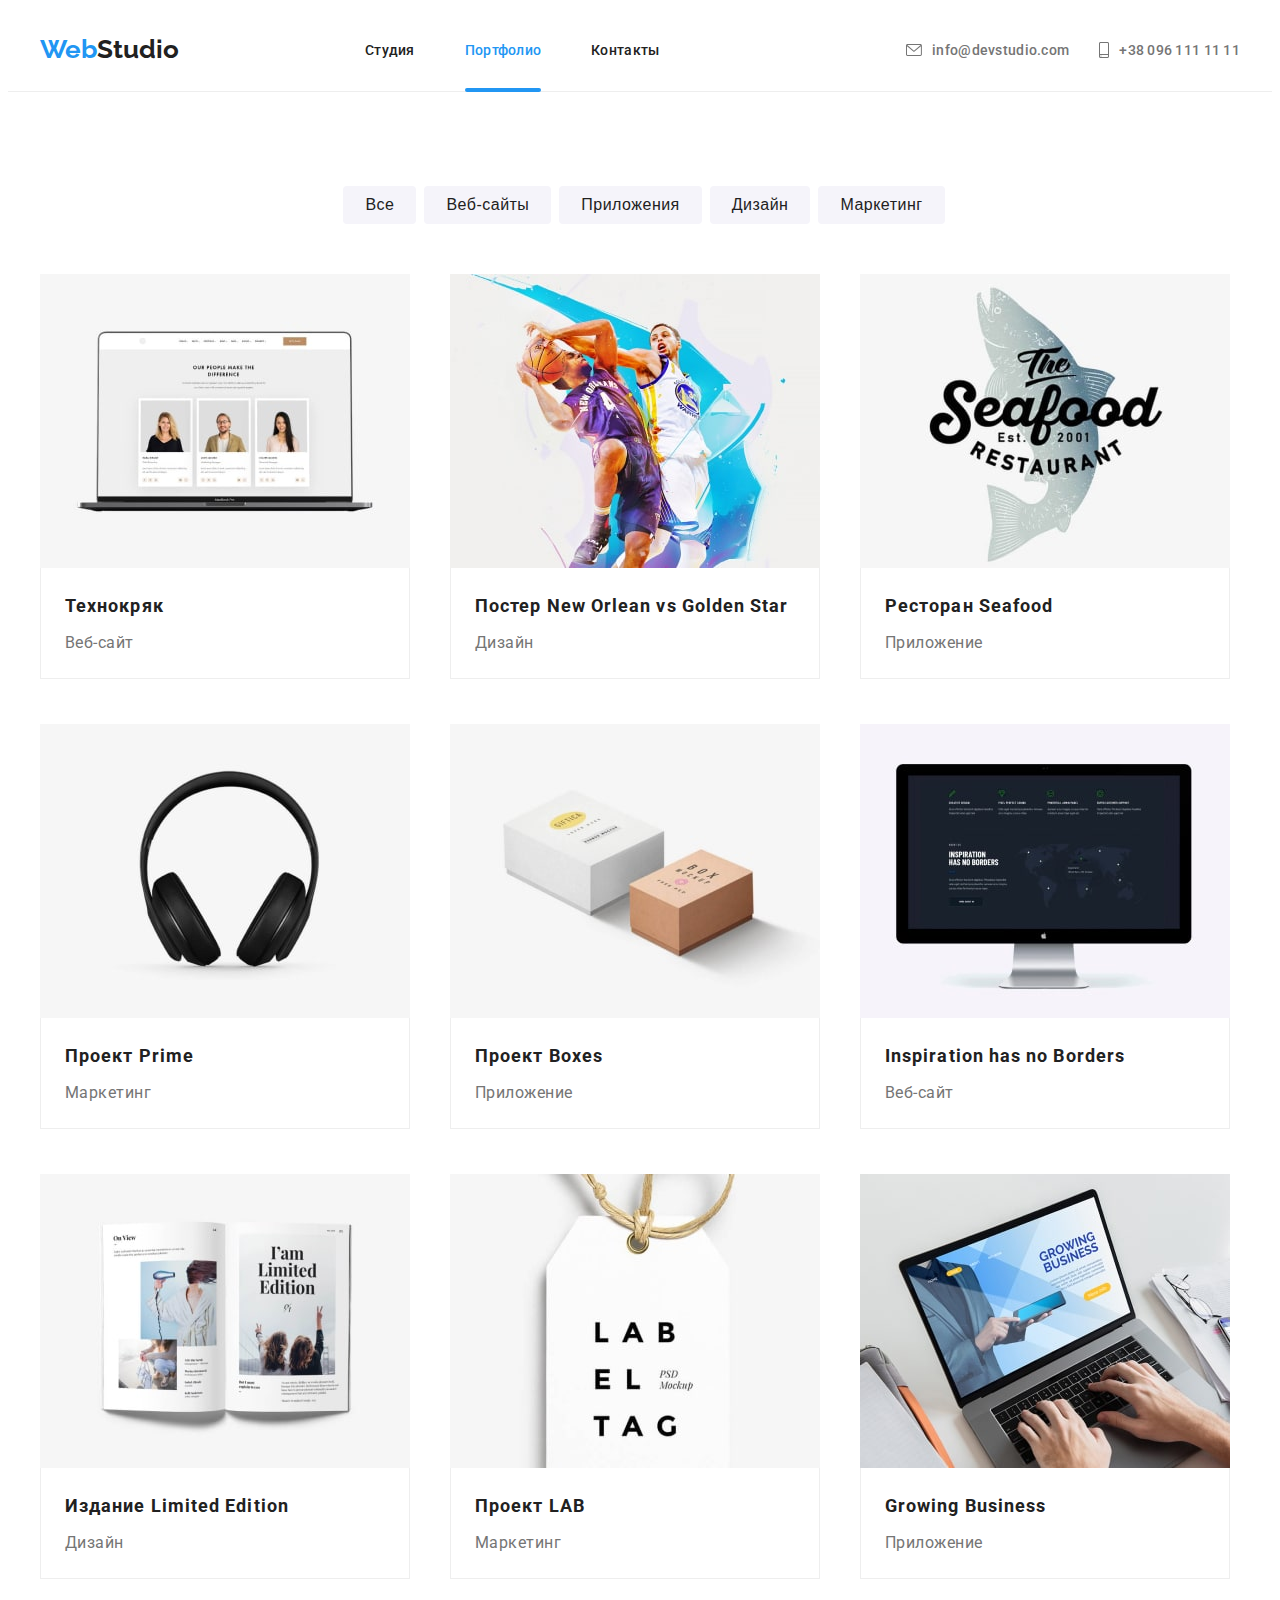
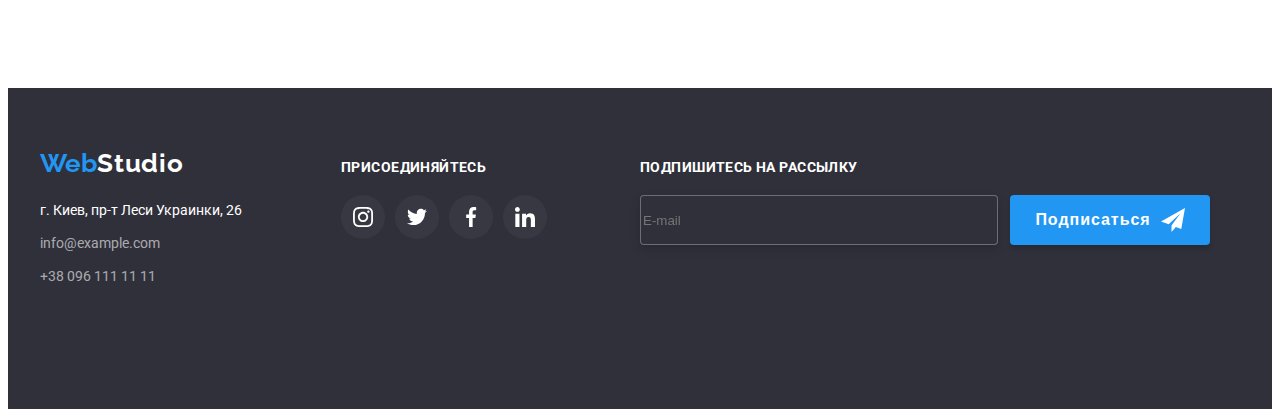
==== commit 5c67f625: "hw-8" ====
--- a/portfolio.html
+++ b/portfolio.html
@@ -42,7 +42,7 @@
               +38 096 111 11 11</a></li>
     
         </ul>
-      </div>
+      
       <div class="mob-menu  is-hidden" data-menu>
         <div class="container">
     
@@ -96,9 +96,9 @@
                     <a href="" class="portfolio__link">
                       <div class="description">
                         <picture>
-                          <source srcset="./image/projects/project-1-desk-min.jpg 1x, ./image/projects/project-1-desk2x-min.jpg 2x" media="min-width:1200px">
-                          <source srcset="./image/projects/project-1-desk-min.jpg 1x, ./image/projects/project-1-desk2x-min.jpg 2x" media="min-width:768px">
-                          <source srcset="./image/projects/project-1-mob.jpg 1x, ./image/projects/project-1-mob2x.jpg 2x" media="min-width:480px">
+                          <source srcset="./image/projects/project-1-desk-min.jpg 1x, ./image/projects/project-1-desk2x-min.jpg 2x" media="(min-width:1200px)">
+                          <source srcset="./image/projects/project-1-desk-min.jpg 1x, ./image/projects/project-1-desk2x-min.jpg 2x" media="(min-width:768px)">
+                          <source srcset="./image/projects/project-1-mob.jpg 1x, ./image/projects/project-1-mob2x.jpg 2x" media="(min-width:480px)">
                           <img src="image/projects/project-1-mob.jpg" alt="веб-сайт" >
                         </picture> 
 
@@ -113,12 +113,12 @@
                                          
                 </li>
                 <li class="portfolio__item">
-                    <a href=""class="portfolio__link">
+                    <a href="" class="portfolio__link">
                       <div class="description"> 
                         <picture>
-                          <source srcset="./image/projects/project-2-desk-min.jpg 1x, ./image/projects/project-2-desk2x-min.jpg 2x" media="min-width:1200px">
-                          <source srcset="./image/projects/project-2-desk-min.jpg 1x, ./image/projects/project-2-desk2x-min.jpg 2x," media="min-width:768px">
-                          <source srcset="./image/projects/project-2-mob.jpg 1x, ./image/projects/project-2-mob2x.jpg 2x" media="min-width:480px">
+                          <source srcset="./image/projects/project-2-desk-min.jpg 1x, ./image/projects/project-2-desk2x-min.jpg 2x" media="(min-width:1200px)">
+                          <source srcset="./image/projects/project-2-desk-min.jpg 1x, ./image/projects/project-2-desk2x-min.jpg 2x," media="(min-width:768px)">
+                          <source srcset="./image/projects/project-2-mob.jpg 1x, ./image/projects/project-2-mob2x.jpg 2x" media="(min-width:480px)">
                           <img src="image/projects/project-2-mob.jpg" alt="Постер"> 
                         </picture> 
                    
@@ -131,13 +131,13 @@
                     </a>                                           
                 </li>
                 <li class="portfolio__item">
-                    <a href=""class="portfolio__link">
+                    <a href="" class="portfolio__link">
                       <div class="description"> 
                         <picture>
                           <source srcset="./image/projects/project-3-desk-min.jpg 1x, ./image/projects/project-3-desk2x-min.jpg 2x"
-                            media="min-width:1200px">
-                          <source srcset="./image/projects/project-3-tab.jpg 1x, ./image/projects/project-3-tab2x.jpg 2x"  media="min-width:768px">
-                          <source srcset="./image/projects/project-3-mob.jpg 1x, ./image/projects/project-3-mob2x.jpg 2x" media="min-width:480px">
+                            media="(min-width:1200px)">
+                          <source srcset="./image/projects/project-3-tab.jpg 1x, ./image/projects/project-3-tab2x.jpg 2x"  media="(min-width:768px)">
+                          <source srcset="./image/projects/project-3-mob.jpg 1x, ./image/projects/project-3-mob2x.jpg 2x" media="(min-width:480px)">
                           <img src="image/projects/project-3-mob.jpg" alt="ресторан" >
                         </picture>
                         
@@ -151,13 +151,13 @@
                     </a>
                 </li>
                 <li class="portfolio__item">
-                  <a href=""class="portfolio__link">
+                  <a href="" class="portfolio__link">
                     <div class="description"> 
                       <picture>
                         <source srcset="./image/projects/project-4-desk-min.jpg 1x, ./image/projects/project-4-desk2x-min.jpg 2x"
-                          media="min-width:1200px">
-                          <source srcset="./image/projects/project-4-tab-min.jpg 1x, ./image/projects/project-4-tab2x.jpg 2x" media="min-width:768px">
-                          <source srcset="./image/projects/project-4-mob.jpg 1x, ./image/projects/project-4-mob2x.jpg 2x " media="min-width:480px" >
+                          media="(min-width:1200px)">
+                          <source srcset="./image/projects/project-4-tab-min.jpg 1x, ./image/projects/project-4-tab2x.jpg 2x" media="(min-width:768px)">
+                          <source srcset="./image/projects/project-4-mob.jpg 1x, ./image/projects/project-4-mob2x.jpg 2x " media="(min-width:480px)" >
                           <img src="image/projects/project-4-mob.jpg" alt="прайм" >
                       </picture> 
                     
@@ -165,18 +165,18 @@
                   </div>
                     <div class="project"> 
                         <h2 class="project__title">Проект Prime </h2>                          
-                         <p class="project__text" p> Маркетинг</p> 
+                         <p class="project__text" > Маркетинг</p> 
                       </div>
                     </a>                                                                        
                 </li>
                 <li class="portfolio__item">
-                   <a href=""class="portfolio__link">
+                   <a href="" class="portfolio__link">
                     <div class="description">
                       <picture>
                         <source srcset="./image/projects/project-5-desk-min.jpg 1x, ./image/projects/project-5-desk2x-min.jpg 2x"
-                          media="min-width:1200px">
-                          <source srcset="./image/projects/project-5-tab.jpg 1x, ./image/projects/project-5-tab2x.jpg 2x" media="min-width:768px">
-                          <source srcset="./image/projects/project-5-mob.jpg 1x, ./image/projects/project-5-mob2x.jpg 2x" media="min-width:480px">
+                          media="(min-width:1200px)">
+                          <source srcset="./image/projects/project-5-tab.jpg 1x, ./image/projects/project-5-tab2x.jpg 2x" media="(min-width:768px)">
+                          <source srcset="./image/projects/project-5-mob.jpg 1x, ./image/projects/project-5-mob2x.jpg 2x" media="(min-width:480px)">
                           <img src="image/projects/project-5-mob.jpg" alt="boxes" >
                       </picture>
                       
@@ -190,13 +190,13 @@
                     </a>                                                                        
                 </li>
                 <li class="portfolio__item">
-                    <a href=""class="portfolio__link">
+                    <a href="" class="portfolio__link">
                       <div class="description"> 
                         <picture>
                           <source srcset="./image/projects/project-6-desk-min.jpg 1x, ./image/projects/project-6-desk2x-min.jpg 2x"
-                            media="min-width:1200px">
-                            <source srcset="./image/projects/project-6-tab.jpg 1x, ./image/projects/project-6-tab2x.jpg 2x" media="min-width:768px">
-                            <source srcset="./image/projects/project-6-mob.jpg 1x, ./image/projects/project-6-mob2x.jpg 2x" media="min-width:480px">
+                            media="(min-width:1200px)">
+                            <source srcset="./image/projects/project-6-tab.jpg 1x, ./image/projects/project-6-tab2x.jpg 2x" media="(min-width:768px)">
+                            <source srcset="./image/projects/project-6-mob.jpg 1x, ./image/projects/project-6-mob2x.jpg 2x" media="(min-width:480px)">
                             <img src="image/projects/project-6-mob.jpg" alt="вдохновение не имеет границ" >
                         </picture>
                     
@@ -209,13 +209,13 @@
                     </a>                                                                    
                 </li>
                 <li class="portfolio__item">
-                    <a href=""class="portfolio__link">
+                    <a href="" class="portfolio__link">
                       <div class="description"> 
                         <picture>
                           <source srcset="./image/projects/project-7-desk-min.jpg 1x, ./image/projects/project-7-desk2x-min.jpg 2x"
-                            media="min-width:1200px">
-                            <source srcset="./image/projects/project-7-tab.jpg 1x, ./image/projects/project-7-tab2x.jpg 2x" media="min-width:768px">
-                            <source srcset="./image/projects/project-7-mob.jpg 1x, ./image/projects/project-7-mob2x.jpg 2x" media="min-width:480px">
+                            media="(min-width:1200px)">
+                            <source srcset="./image/projects/project-7-tab.jpg 1x, ./image/projects/project-7-tab2x.jpg 2x" media="(min-width:768px)">
+                            <source srcset="./image/projects/project-7-mob.jpg 1x, ./image/projects/project-7-mob2x.jpg 2x" media="(min-width:480px)">
                             <img src="image/projects/project-7-mob.jpg" alt="дизайн книги" >
                         </picture>
                     
@@ -228,13 +228,13 @@
                  </a>                                                
                 </li>
                 <li class="portfolio__item">
-                   <a href=""class="portfolio__link">
+                   <a href="" class="portfolio__link">
                     <div class="description"> 
                       <picture>
                         <source srcset="./image/projects/project-8-desk-min.jpg 1x, ./image/projects/project-8-desk2x-min.jpg 2x"
-                          media="min-width:1200px">
-                          <source srcset="./image/projects/project-8-tab.jpg 1x, ./image/projects/project-8-tab2x.jpg 2x" media="min-width:768px">
-                          <source srcset="./image/projects/project-8-mob.jpg 1x, ./image/projects/project-8-mob2x.jpg 2x" media="min-width:480px">
+                          media="(min-width:1200px)">
+                          <source srcset="./image/projects/project-8-tab.jpg 1x, ./image/projects/project-8-tab2x.jpg 2x" media="(min-width:768px)">
+                          <source srcset="./image/projects/project-8-mob.jpg 1x, ./image/projects/project-8-mob2x.jpg 2x" media="(min-width:480px)">
                              <img src="image/projects/project-8-mob.jpg" alt="ярлык" >
                       </picture>
                  
@@ -247,13 +247,13 @@
                 </a>                                                       
                 </li>
                 <li class="portfolio__item">
-                   <a href=""class="portfolio__link">
+                   <a href="" class="portfolio__link">
                     <div class="description"> 
                       <picture>
                         <source srcset="./image/projects/project-9-desk-min.jpg 1x, ./image/projects/project-9-desk2x-min.jpg 2x"
-                          media="min-width:1200px">
-                        <source srcset="./image/projects/project-9-tab.jpg 1x, ./image/projects/project-9-tab2x.jpg 2x" media="min-width:768px">
-                        <source srcset="./image/projects/project-9-mob.jpg 1x, ./image/projects/project-9-mob2x.jpg 2x" media="min-width:480px">
+                          media="(min-width:1200px)">
+                        <source srcset="./image/projects/project-9-tab.jpg 1x, ./image/projects/project-9-tab2x.jpg 2x" media="(min-width:768px)">
+                        <source srcset="./image/projects/project-9-mob.jpg 1x, ./image/projects/project-9-mob2x.jpg 2x" media="(min-width:480px)">
                         <img src="image/projects/project-9-mob.jpg" alt="растущий бизнес" >
                       </picture>
                    
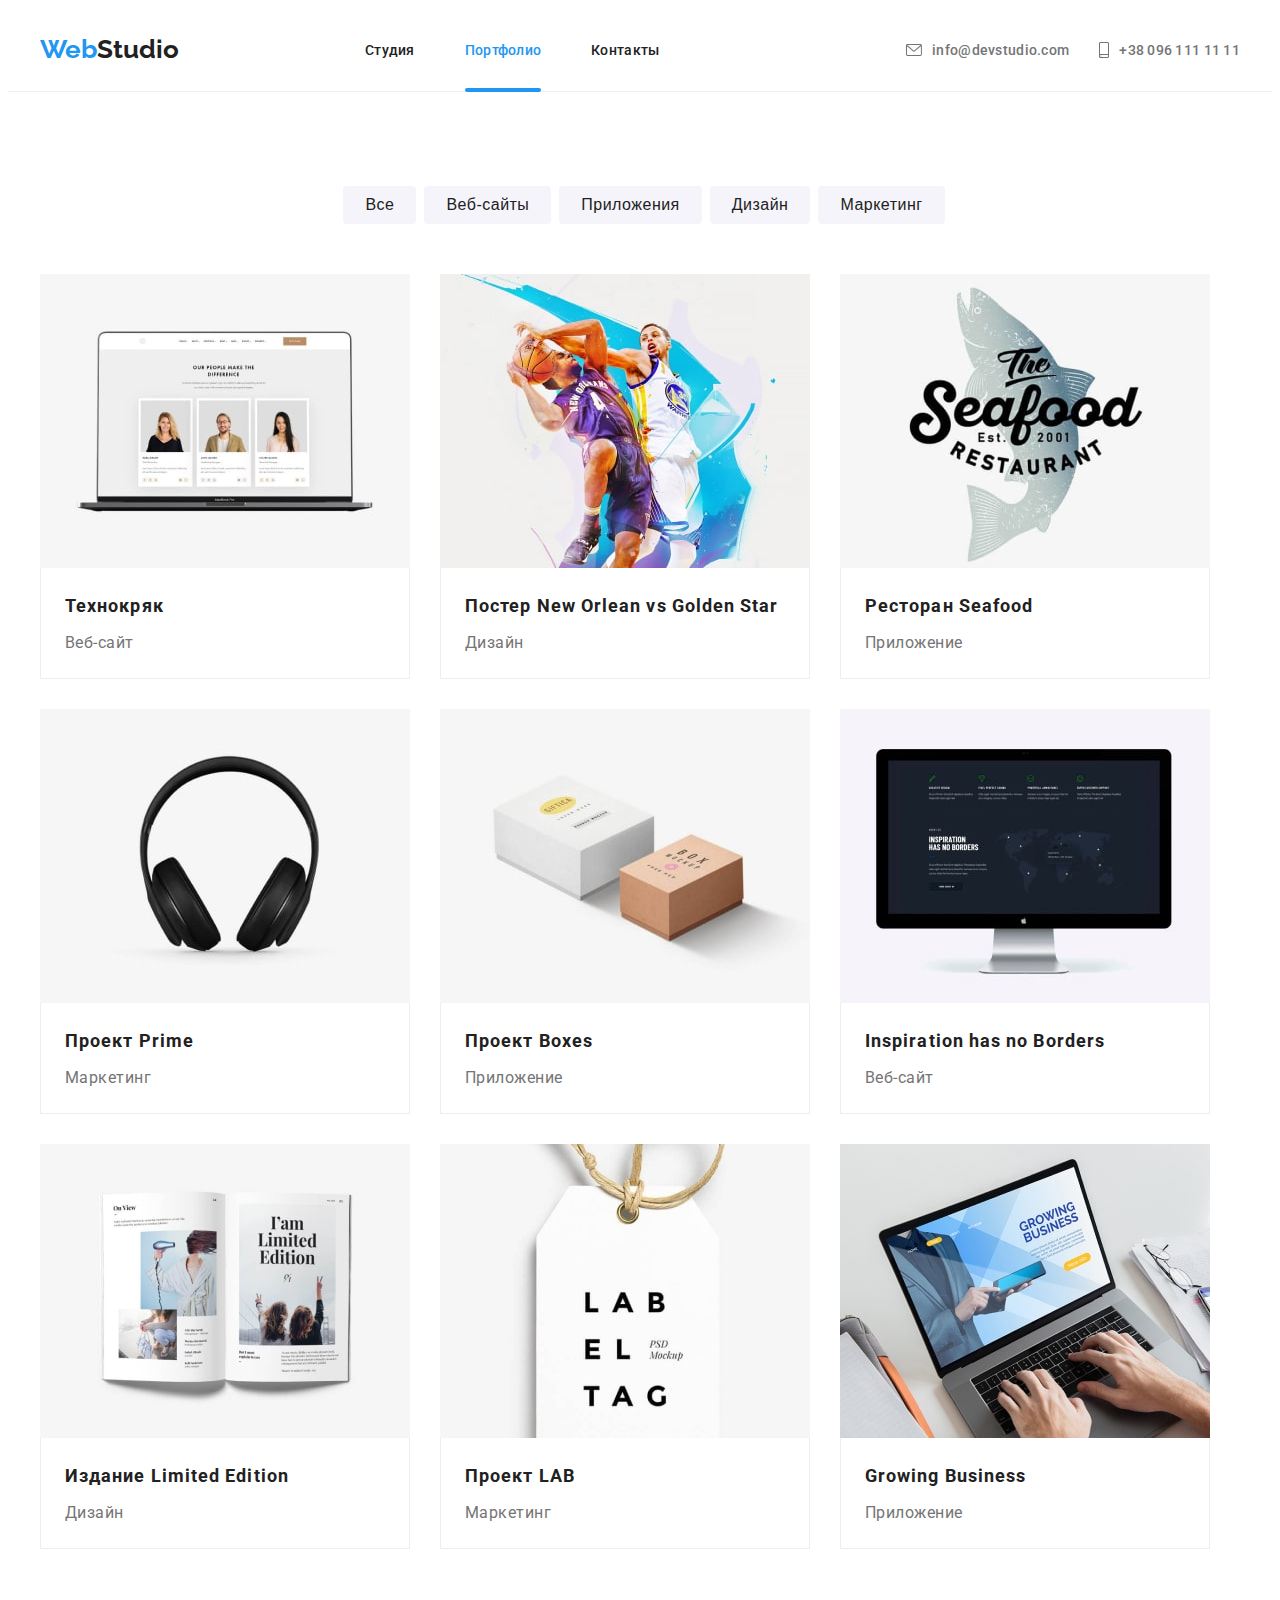
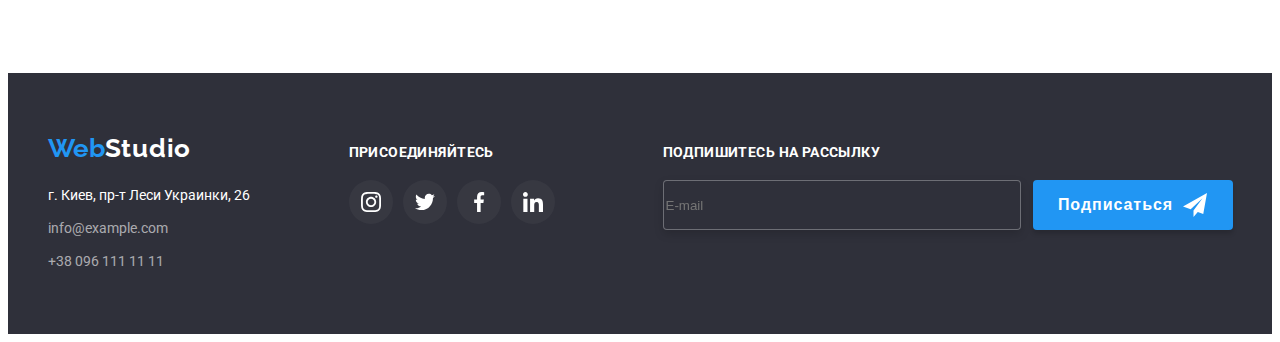
==== commit c1bf336d: "h8" ====
--- a/portfolio.html
+++ b/portfolio.html
@@ -15,7 +15,7 @@
       <div class="container header__container">
     
         <a href="./index.html" class="logo ">Web<span class="logo__studio">Studio</span> </a>
-        <button type="button" class="mob-menu-btn" data-menu-button>
+        <button type="button" aria-label="open-mob-menu" class="mob-menu-btn" data-menu-button>
           <svg class="open-menu" width="40" height="40">
             <use href="./image/icons.svg#icon-menu_mob"></use>
           </svg>
@@ -23,7 +23,7 @@
         </button>
     
         <nav class="site-nav">
-          <ul class="site-nav__list site-nav__list--margin">
+          <ul class="site-nav__list ">
             <li><a href="./index.html" class=" site-nav__link ">Студия</a></li>
             <li><a href="./portfolio.html" class="site-nav__link site-nav__link--current">Портфолио</a></li>
             <li><a href="" class="site-nav__link">Контакты</a></li>
@@ -42,41 +42,43 @@
               +38 096 111 11 11</a></li>
     
         </ul>
-      
-      <div class="mob-menu  is-hidden" data-menu>
-        <div class="container">
-    
-          <button type="button" class="mob-menu-close-btn" data-menu-close>
-            <svg class="close-menu" width="40" height="40">
-              <use href="./image/icons.svg#icon-close_mob"></use>
-            </svg>
-          </button>
-    
-          <ul class="menu-list ">
-            <li class="menu-item "><a href="./index.html" class="menu-link ">Студия</a></li>
-            <li class="menu-item "><a href="./portfolio.html" class="menu-link ">Портфолио</a></li>
-            <li class="menu-item "><a href="" class="menu-link ">Контакты</a></li>
-          </ul>
+    
+        <div class="mob-menu  is-hidden" data-menu>
+          <div class="container">
+            <div class="mob-menu-top">
+              <button type="button" class="mob-menu-close-btn" data-menu-close>
+                <svg class="close-menu" width="40" height="40">
+                  <use href="./image/icons.svg#icon-close_mob"></use>
+                </svg>
+              </button>
+    
+              <ul class="menu-list ">
+                <li class="menu-item "><a href="./index.html" class="menu-link ">Студия</a></li>
+                <li class="menu-item "><a href="./portfolio.html" class="menu-link ">Портфолио</a></li>
+                <li class="menu-item "><a href="" class="menu-link ">Контакты</a></li>
+              </ul>
+            </div>
+    
+    
+            <div class="mob-menu-bottom">
+              <ul class="mob-contacts">
+                <li class="mob-contacts__item"><a href="tel:+380961111111" class="mob-contacts__link ">
+                    +38 096 111 11 11</a></li>
+    
+                <li class="mob-contacts__item"><a href="mailto:info@devstudio.com" class="mob-contacts__link ">
+                    info@devstudio.com</a></li>
+              </ul>
+    
+              <ul class="mob-soc">
+                <li class="mob-soc__item"> <a class="mob-soc__link" href="">Instagram</a>
+                </li>
+                <li class="mob-soc__item"><a class="mob-soc__link" href="">Twitter</a></li>
+                <li class="mob-soc__item"><a class="mob-soc__link" href="">Facebook</a></li>
+                <li class="mob-soc__item"><a class="mob-soc__link" href="">LinkedIn</a></li>
+              </ul>
+            </div>
+          </div>
         </div>
-    
-        <div class="mob-menu-bottom">
-          <ul class="mob-contacts">
-            <li class="mob-contacts__item"><a href="tel:+380961111111" class="mob-contacts__link mob-contacts__link--phone">
-                +38 096 111 11 11</a></li>
-    
-            <li class="mob-contacts__item"><a href="mailto:info@devstudio.com" class="mob-contacts__link ">
-                info@devstudio.com</a></li>
-          </ul>
-    
-          <ul class="mob-soc">
-            <li class="mob-soc__item"><a class="mob-soc__link" href="">Instagram</a></li>
-            <li class="mob-soc__item"><a class="mob-soc__link" href="">Twitter</a></li>
-            <li class="mob-soc__item"><a class="mob-soc__link" href="">Facebook</a></li>
-            <li class="mob-soc__item"><a class="mob-soc__link" href="">LinkedIn</a></li>
-          </ul>
-        </div>
-    
-      </div>
     
       </div>
     </header>
@@ -98,7 +100,7 @@
                         <picture>
                           <source srcset="./image/projects/project-1-desk-min.jpg 1x, ./image/projects/project-1-desk2x-min.jpg 2x" media="(min-width:1200px)">
                           <source srcset="./image/projects/project-1-desk-min.jpg 1x, ./image/projects/project-1-desk2x-min.jpg 2x" media="(min-width:768px)">
-                          <source srcset="./image/projects/project-1-mob.jpg 1x, ./image/projects/project-1-mob2x.jpg 2x" media="(min-width:480px)">
+                          <source srcset="./image/projects/project-1-mob.jpg 1x, ./image/projects/project-1-mob2x.jpg 2x" media="(max-width:767px)">
                           <img src="image/projects/project-1-mob.jpg" alt="веб-сайт" >
                         </picture> 
 
@@ -117,8 +119,8 @@
                       <div class="description"> 
                         <picture>
                           <source srcset="./image/projects/project-2-desk-min.jpg 1x, ./image/projects/project-2-desk2x-min.jpg 2x" media="(min-width:1200px)">
-                          <source srcset="./image/projects/project-2-desk-min.jpg 1x, ./image/projects/project-2-desk2x-min.jpg 2x," media="(min-width:768px)">
-                          <source srcset="./image/projects/project-2-mob.jpg 1x, ./image/projects/project-2-mob2x.jpg 2x" media="(min-width:480px)">
+                          <source srcset="./image/projects/project-2-tab-min.jpg 1x, ./image/projects/project-2-tab2x-min.jpg 2x," media="(min-width:768px)">
+                          <source srcset="./image/projects/project-2-mob.jpg 1x, ./image/projects/project-2-mob2x.jpg 2x" media="(max-width:767px)">
                           <img src="image/projects/project-2-mob.jpg" alt="Постер"> 
                         </picture> 
                    
@@ -137,7 +139,7 @@
                           <source srcset="./image/projects/project-3-desk-min.jpg 1x, ./image/projects/project-3-desk2x-min.jpg 2x"
                             media="(min-width:1200px)">
                           <source srcset="./image/projects/project-3-tab.jpg 1x, ./image/projects/project-3-tab2x.jpg 2x"  media="(min-width:768px)">
-                          <source srcset="./image/projects/project-3-mob.jpg 1x, ./image/projects/project-3-mob2x.jpg 2x" media="(min-width:480px)">
+                          <source srcset="./image/projects/project-3-mob.jpg 1x, ./image/projects/project-3-mob2x.jpg 2x" media="(max-width:767px)">
                           <img src="image/projects/project-3-mob.jpg" alt="ресторан" >
                         </picture>
                         
@@ -157,7 +159,7 @@
                         <source srcset="./image/projects/project-4-desk-min.jpg 1x, ./image/projects/project-4-desk2x-min.jpg 2x"
                           media="(min-width:1200px)">
                           <source srcset="./image/projects/project-4-tab-min.jpg 1x, ./image/projects/project-4-tab2x.jpg 2x" media="(min-width:768px)">
-                          <source srcset="./image/projects/project-4-mob.jpg 1x, ./image/projects/project-4-mob2x.jpg 2x " media="(min-width:480px)" >
+                          <source srcset="./image/projects/project-4-mob.jpg 1x, ./image/projects/project-4-mob2x.jpg 2x " media="(max-width:767px)" >
                           <img src="image/projects/project-4-mob.jpg" alt="прайм" >
                       </picture> 
                     
@@ -176,7 +178,7 @@
                         <source srcset="./image/projects/project-5-desk-min.jpg 1x, ./image/projects/project-5-desk2x-min.jpg 2x"
                           media="(min-width:1200px)">
                           <source srcset="./image/projects/project-5-tab.jpg 1x, ./image/projects/project-5-tab2x.jpg 2x" media="(min-width:768px)">
-                          <source srcset="./image/projects/project-5-mob.jpg 1x, ./image/projects/project-5-mob2x.jpg 2x" media="(min-width:480px)">
+                          <source srcset="./image/projects/project-5-mob.jpg 1x, ./image/projects/project-5-mob2x.jpg 2x" media="(max-width:767px)" >
                           <img src="image/projects/project-5-mob.jpg" alt="boxes" >
                       </picture>
                       
@@ -196,7 +198,7 @@
                           <source srcset="./image/projects/project-6-desk-min.jpg 1x, ./image/projects/project-6-desk2x-min.jpg 2x"
                             media="(min-width:1200px)">
                             <source srcset="./image/projects/project-6-tab.jpg 1x, ./image/projects/project-6-tab2x.jpg 2x" media="(min-width:768px)">
-                            <source srcset="./image/projects/project-6-mob.jpg 1x, ./image/projects/project-6-mob2x.jpg 2x" media="(min-width:480px)">
+                            <source srcset="./image/projects/project-6-mob.jpg 1x, ./image/projects/project-6-mob2x.jpg 2x" media="(max-width:767px)">
                             <img src="image/projects/project-6-mob.jpg" alt="вдохновение не имеет границ" >
                         </picture>
                     
@@ -215,7 +217,7 @@
                           <source srcset="./image/projects/project-7-desk-min.jpg 1x, ./image/projects/project-7-desk2x-min.jpg 2x"
                             media="(min-width:1200px)">
                             <source srcset="./image/projects/project-7-tab.jpg 1x, ./image/projects/project-7-tab2x.jpg 2x" media="(min-width:768px)">
-                            <source srcset="./image/projects/project-7-mob.jpg 1x, ./image/projects/project-7-mob2x.jpg 2x" media="(min-width:480px)">
+                            <source srcset="./image/projects/project-7-mob.jpg 1x, ./image/projects/project-7-mob2x.jpg 2x" media="(max-width:767px)" >
                             <img src="image/projects/project-7-mob.jpg" alt="дизайн книги" >
                         </picture>
                     
@@ -234,7 +236,7 @@
                         <source srcset="./image/projects/project-8-desk-min.jpg 1x, ./image/projects/project-8-desk2x-min.jpg 2x"
                           media="(min-width:1200px)">
                           <source srcset="./image/projects/project-8-tab.jpg 1x, ./image/projects/project-8-tab2x.jpg 2x" media="(min-width:768px)">
-                          <source srcset="./image/projects/project-8-mob.jpg 1x, ./image/projects/project-8-mob2x.jpg 2x" media="(min-width:480px)">
+                          <source srcset="./image/projects/project-8-mob.jpg 1x, ./image/projects/project-8-mob2x.jpg 2x" media="(max-width:767px)">
                              <img src="image/projects/project-8-mob.jpg" alt="ярлык" >
                       </picture>
                  
@@ -253,7 +255,7 @@
                         <source srcset="./image/projects/project-9-desk-min.jpg 1x, ./image/projects/project-9-desk2x-min.jpg 2x"
                           media="(min-width:1200px)">
                         <source srcset="./image/projects/project-9-tab.jpg 1x, ./image/projects/project-9-tab2x.jpg 2x" media="(min-width:768px)">
-                        <source srcset="./image/projects/project-9-mob.jpg 1x, ./image/projects/project-9-mob2x.jpg 2x" media="(min-width:480px)">
+                        <source srcset="./image/projects/project-9-mob.jpg 1x, ./image/projects/project-9-mob2x.jpg 2x" media="(max-width:767px)">
                         <img src="image/projects/project-9-mob.jpg" alt="растущий бизнес" >
                       </picture>
                    
--- a/css/main.min.css
+++ b/css/main.min.css
@@ -1 +1 @@
-:root{--primary-text-color: #212121;--title-text-color: #757575;--accent-color: #2196F3;--primary-bg-color:#FFFFFF;--bg-color: #2F303A;--bg-color-item: #EEEEEE;--buttons-bg-color: #F5F4FA;--border-box: #eeeeee;--social-color: #AFB1B8;--icon-bg-color: #ffffff0a;--bg-description: rgba(33, 150, 243, 0.9);--work-box-color: rgba(47, 48, 58, 0.8);--time-distribution: 250ms cubic-bezier(0.4, 0, 0.2, 1);--bg-color-btn: #188CE8;--box-shadow: 0px 4px 4px rgba(0, 0, 0, 0.15)}body{font-family:"Roboto",sans-serif;background-color:var(--primary-bg-color)}p,h1,h2,h3,h4,h5,h6{margin:0}img{display:block;max-width:100%}ul{margin:0;padding-left:0;list-style:none}li{text-decoration:none}.section__title{font-weight:700;letter-spacing:.03em;color:var(--primary-text-color);margin-top:0;text-align:center}@media screen and (min-width: 480px){.section__title{font-size:28px;line-height:1.18;margin-bottom:30px;margin-top:0px}}@media screen and (min-width: 768px){.section__title{font-size:36px;line-height:1.17;margin-bottom:50px}}.section__title.section__title--hidden,.modal-checkbox__input.hidden{position:absolute;width:1px;height:1px;margin:-1px;border:0;padding:0;white-space:nowrap;clip-path:inset(100%);clip:rect(0 0 0 0);overflow:hidden}.hero__title{font-weight:900;letter-spacing:.06em;text-transform:uppercase;color:var(--primary-bg-color);margin:0 auto 30px auto}@media screen and (min-width: 480px){.hero__title{font-size:26px;line-height:1.62;width:360px}}@media screen and (min-width: 1200px){.hero__title{font-size:44px;line-height:1.36;width:696px;margin-bottom:50px}}.features__title{font-weight:700;font-size:14px;line-height:1.14;letter-spacing:.03em;text-transform:uppercase;color:var(--primary-text-color);margin-bottom:10px;align-items:center}@media screen and (max-width: 767px){.features__title{display:flex;justify-content:center}}@media screen and (min-width: 768px){.features__title{text-align:start}}.section{padding-top:94px;padding-bottom:94px}.section--no-padding-top{padding-top:0}.section--other-background{background-color:var(--buttons-bg-color)}.project-section{padding-top:94px;padding-bottom:94px}@media screen and (min-width: 320px)and (max-width: 1199px){.section--no-padding-top{display:none}}@media screen and (min-width: 1200px){.section--no-padding-top{padding-top:0}}.social{display:flex;justify-content:center}.social li+li{margin-left:10px}.social__link{display:flex;justify-content:center;width:44px;height:44px;border-radius:50%;align-items:center}.social__link--light{fill:var(--primary-bg-color);background-color:var(--icon-bg-color);transition:background-color var(--time-distribution)}.social__link--light:hover,.social__link--light:focus{background-color:var(--accent-color)}.social__link--dark{fill:var(--social-color);transition:fill var(--time-distribution),background-color var(--time-distribution)}.social__link--dark:hover,.social__link--dark:focus{background-color:#2196f3;fill:var(--primary-bg-color)}.social-footer{margin-bottom:60px}@media screen and (min-width: 1200px){.social-footer{margin-right:93px;margin-bottom:72px}}.logo{font-family:"Raleway",sans-serif;font-weight:700;font-size:26px;line-height:1.19;color:var(--accent-color);text-decoration:none;cursor:default}@media screen and (min-width: 480px)and (max-width: 767px){.logo{display:flex;justify-content:center;align-items:center}}@media screen and (min-width: 320px)and (max-width: 1199px){.logo{font-size:24px;margin-left:15px}}.logo__studio{color:var(--primary-text-color)}.logo.footer__logo{display:block;margin-bottom:20px}.logo-studio--white{font-weight:700;font-size:26px;line-height:1.19;letter-spacing:.03em;color:var(--primary-bg-color)}@media screen and (min-width: 320px)and (max-width: 1199px){.logo-studio--white{font-size:24px}}.portfolio-buttons{margin:0 auto 50px;display:flex;flex-wrap:wrap;justify-content:flex-start;margin-bottom:40px}@media screen and (min-width: 768px){.portfolio-buttons{margin-bottom:30px;justify-content:center}}@media screen and (min-width: 1200px){.portfolio-buttons{margin-bottom:50px}}.portfolio-button{background:var(--buttons-bg-color);color:var(--primary-text-color);font-weight:500;font-size:16px;line-height:1.63;letter-spacing:.03em;cursor:pointer;text-align:center;padding:6px 22px;border-radius:4px;border:none;transition:color var(--time-distribution),background-color var(--time-distribution),box-shadow var(--time-distribution)}.portfolio-button:hover,.portfolio-button:focus{color:var(--primary-bg-color);background-color:var(--accent-color);box-shadow:0px 3px 1px rgba(0,0,0,.1),0px 1px 2px rgba(0,0,0,.08),0px 2px 2px rgba(0,0,0,.12)}.button-item{margin-left:8px}@media screen and (max-width: 767px){.button-item:nth-child(-n+3){margin-bottom:15px}}@media screen and (min-width: 768px){.button-item{margin-bottom:0px}}.hero__button{font-family:"Roboto",sans-serif;font-weight:700;font-size:16px;line-height:1.88;align-items:center;text-align:center;letter-spacing:.06em;color:var(--primary-bg-color);background-color:var(--accent-color);border:rgba(0,0,0,0);border-radius:4px;padding:10px 32px;cursor:pointer}.container{width:100%;padding:0;margin:0 auto}@media screen and (min-width: 480px){.container{max-width:480px}}@media screen and (min-width: 768px){.container{max-width:768px}}@media screen and (min-width: 1200px){.container{max-width:1200px}}.header{background-color:var(--primary-bg-color);border-bottom:1px solid var(--border-box)}@media screen and (min-width: 320px)and (max-width: 479px){.header{display:flex;align-items:center;justify-content:space-between;width:100%;height:60px}}@media screen and (min-width: 480px)and (max-width: 767px){.header{display:flex;justify-content:space-between;width:100%;height:60px}}@media screen and (min-width: 768px){.header{display:flex;align-items:center}}@media screen and (min-width: 1200px){.header{display:flex;align-items:center}}.container.header__container{display:flex;align-items:center}.site-nav{align-items:center;display:flex}@media screen and (min-width: 320px)and (max-width: 479px){.site-nav{display:none}}@media screen and (min-width: 480px)and (max-width: 767px){.site-nav{display:none}}@media screen and (min-width: 768px){.site-nav{margin-left:88px}}@media screen and (min-width: 1200px){.site-nav{margin-left:93px}}.site-nav__list,.contacts{display:flex;margin:0;padding-top:32px;padding-bottom:32px}@media screen and (min-width: 768px){.site-nav__list{display:flex}}@media screen and (min-width: 1200px){.site-nav__list{display:flex;margin-left:93px}}.contacts{display:flex}@media screen and (min-width: 320px)and (max-width: 479px){.contacts{display:none}}@media screen and (min-width: 480px)and (max-width: 767px){.contacts{display:none}}@media screen and (min-width: 768px)and (max-width: 1199px){.contacts{display:flex;flex-direction:column;margin-left:65px}}@media screen and (min-width: 1200px){.contacts{display:flex;align-items:center;margin-left:auto}}.site-nav__list li+li{margin-left:50px}.site-nav__link{font-family:"Roboto";font-style:normal;font-weight:500;font-size:14px;line-height:1.14;letter-spacing:.02em;color:var(--primary-text-color);text-decoration:none;transition:color var(--time-distribution)}.site-nav__link:hover,.site-nav__link:focus{color:var(--accent-color)}.site-nav__link.site-nav__link--current{position:relative;padding-top:32px;padding-bottom:32px;font-weight:500;font-size:14px;line-height:1.14;letter-spacing:.02em;color:var(--accent-color);text-decoration:none}.site-nav__link.site-nav__link--current::after{content:"";position:absolute;left:0;bottom:-2px;width:100%;height:4px;border-radius:2px;display:block;background-color:var(--accent-color);opacity:1}.contacts__link{font-style:normal;font-weight:500;letter-spacing:.02em;color:var(--title-text-color);text-decoration:none;display:flex;transition:color var(--time-distribution);align-items:center}.contacts__link:hover,.contacts__link:focus{color:var(--accent-color)}.contacts__link:hover .contact__icon,.contacts__link:focus .contact__icon{fill:var(--accent-color)}@media screen and (min-width: 320px)and (max-width: 479px){.contacts__link{display:none}}@media screen and (min-width: 768px)and (max-width: 1199px){.contacts__link{font-size:12px;line-height:1.17;padding-top:5px;padding-bottom:5px}}@media screen and (min-width: 1200px){.contacts__link{font-size:14px}}@media screen and (min-width: 1200px){.contacts__item:not(:first-child){margin-left:30px}}.contacts{margin-left:auto}@media screen and (min-width: 320px)and (max-width: 479px){.contacts{display:none}}.envelope{fill:var(--title-text-color);transition:fill var(--time-distribution)}@media screen and (min-width: 320px)and (max-width: 479px){.envelope{display:none}}@media screen and (min-width: 768px)and (max-width: 1199px){.envelope{width:14px;height:10px;margin-right:8px}}@media screen and (min-width: 1200px){.envelope{margin-right:10px;width:16px;height:12px}}.smartphone{fill:var(--title-text-color);transition:fill var(--time-distribution)}@media screen and (min-width: 320px)and (max-width: 479px){.smartphone{display:none}}@media screen and (min-width: 768px)and (max-width: 1199px){.smartphone{width:10px;height:14px;margin-right:8px}}@media screen and (min-width: 1200px){.smartphone{margin-right:10px;width:10px;height:16px}}.hero.container{display:flex;padding:0;max-width:100%}.hero{text-align:center;color:var(--primary-bg-color);padding:90px 30px;margin-left:auto;margin-right:auto;background-image:linear-gradient(to right, rgba(47, 48, 58, 0.4), rgba(47, 48, 58, 0.4)),url(../image/hero-mob-min.jpg);background-color:var(--bg-color);background-repeat:no-repeat;background-position:center;background-size:cover}@media(min-device-pixel-ratio: 2),(min-resolution: 192dpi),(min-resolution: 2dppx){.hero{background-image:linear-gradient(to right, rgba(47, 48, 58, 0.4), rgba(47, 48, 58, 0.4)),url(../image/hero-mob-2x.jpg)}}@media screen and (min-width: 480px){.hero{padding:118px 60px}}@media screen and (min-width: 768px){.hero{padding:118px 204px;background-image:linear-gradient(to right, rgba(47, 48, 58, 0.4), rgba(47, 48, 58, 0.4)),url(../image/hero-tab-min.jpg);background-image:linear-gradient(to right, rgba(47, 48, 58, 0.4), rgba(47, 48, 58, 0.4)),url(../image/hero-tab-2x.jpg)}}@media screen and (min-width: 1200px){.hero{padding-top:200px;padding-bottom:200px;background-image:linear-gradient(to right, rgba(47, 48, 58, 0.4), rgba(47, 48, 58, 0.4)),url(../image/hero-desk.jpg);background-image:linear-gradient(to right, rgba(47, 48, 58, 0.4), rgba(47, 48, 58, 0.4)),url(../image/hero-desk-2x.jpg)}}.features{display:flex;flex-wrap:wrap;padding-left:0}@media screen and (min-width: 480px){.features{display:block}}@media screen and (min-width: 768px){.features{margin:-15px;display:flex;flex-wrap:wrap}}@media screen and (max-width: 767px){.features__item:not(:last-child){margin-bottom:30px}}@media screen and (min-width: 768px){.features__item{width:calc((100% - 60px)/2);margin:15px}}@media screen and (min-width: 1200px){.features__item{width:calc((100% - 120px)/4)}}.features__text{font-weight:400;font-size:14px;line-height:1.71;letter-spacing:.03em;display:flex;color:var(--title-text-color)}.features__box{background-color:var(--buttons-bg-color);display:flex;justify-content:center;align-items:center;width:100%;margin-bottom:30px}.work{display:flex}.work__list:not(:first-child){margin-left:30px}.work__box{position:relative}.work__text{position:absolute;bottom:0;width:100%;height:70px;display:flex;justify-content:center;align-items:center;font-weight:700;font-size:14px;line-height:1,14;letter-spacing:.03em;text-transform:uppercase;color:var(--primary-bg-color);background-color:var(--work-box-color)}.team{padding-left:0;margin-bottom:-30px;margin-top:0}@media screen and (min-width: 480px){.team{display:block}}@media screen and (min-width: 768px){.team{display:flex;flex-wrap:wrap;margin:-15px}}.team__item{background-color:var(--primary-bg-color);box-shadow:0px 1px 3px rgba(0,0,0,.2),0px 1px 1px rgba(0,0,0,.1411764706),0px 2px 1px rgba(0,0,0,.1215686275);border-radius:0px 0px 4px 4px}@media screen and (min-width: 320px){.team__item{margin-right:15px;margin-left:15px}}@media screen and (max-width: 767px){.team__item:not(:last-child){margin-bottom:30px}}@media screen and (min-width: 768px){.team__item{margin:15px;width:calc(50% - 30px)}}@media screen and (min-width: 1200px){.team__item{width:calc(25% - 30px)}}.team__box{padding-top:30px;padding-bottom:30px}.team__title{font-weight:500;font-size:16px;line-height:1.19;letter-spacing:.03em;color:var(--primary-text-color);margin-bottom:10px;margin-top:0;text-align:center}.team__text{font-weight:400;font-size:16px;line-height:1.19;letter-spacing:.03em;color:var(--title-text-color);text-align:center;margin-bottom:16px}.clients{display:flex;flex-wrap:wrap;justify-content:center;text-align:center}.clients__item{margin-left:30px;margin-bottom:30px}@media screen and (min-width: 480px){.clients__item{width:210px}}@media screen and (min-width: 768px){.clients__item{width:226px}}@media screen and (min-width: 1200px){.clients__item{width:170px}}.clients__link{display:flex;justify-content:center;align-items:center;height:92px;border:1px solid var(--social-color);border-radius:4px;fill:var(--social-color);transition:fill var(--time-distribution),border var(--time-distribution)}.clients__link:hover,.clients__link:focus{border:1px solid var(--accent-color);fill:var(--accent-color)}.footer{background:var(--bg-color);padding-top:60px;padding-bottom:60px;justify-content:center;align-items:center;display:block}@media screen and (min-width: 1200px){.footer{display:flex;justify-content:center;align-items:center}}@media screen and (min-width: 768px){.footer__box{margin-right:165px;margin-left:78px}}@media screen and (min-width: 1200px){.footer__box{text-align:start;margin-right:70px;margin-left:auto}}.footer__container.container{text-align:center}@media screen and (min-width: 1200px){.footer__container.container{display:flex;align-items:baseline}}.adress__location{font-style:normal;font-size:14px;line-height:1.71;color:var(--primary-bg-color);text-decoration:none;cursor:default;transition:color var(--time-distribution)}.adress__location:hover,.adress__location:focus{color:var(--accent-color)}.adress{padding-left:0;margin-top:20px;margin-bottom:60px}@media screen and (min-width: 1200px){.adress{min-width:231px}}.adress li+li{margin-top:9px}.adress__link{font-style:normal;font-size:14px;line-height:1.71;color:rgba(255,255,255,.6);text-decoration:none;cursor:default;transition:color var(--time-distribution)}.adress__link:hover,.adress__link:focus{color:var(--accent-color)}.footer__title{font-family:"Roboto";font-style:normal;font-weight:700;font-size:14px;line-height:16px;letter-spacing:.03em;text-transform:uppercase;color:var(--primary-bg-color);margin-bottom:20px}@media screen and (min-width: 1200px){.footer__title{text-align:start}}.subscribe__input{height:50px;outline:none;border:1px solid rgba(255,255,255,.3);box-sizing:border-box;filter:drop-shadow(0px 4px 4px rgba(0, 0, 0, 0.15));border-radius:4px;background:var(--bg-color);color:var(--primary-bg-color);width:100%;margin-bottom:20px}@media screen and (min-width: 320px)and (max-width: 1199px){.subscribe__input{width:450px}}@media screen and (min-width: 1200px){.subscribe__input{display:flex;width:358px}}.subscribe__btn{display:inline-flex;align-items:center;justify-content:center;text-align:center;width:200px;height:50px;background-color:var(--accent-color);box-shadow:var(--box-shadow);border:rgba(0,0,0,0);border-radius:4px;font-weight:700;font-size:16px;line-height:1.88;letter-spacing:.06em;color:var(--primary-bg-color);cursor:pointer}@media screen and (min-width: 768px){.subscribe__btn{display:flex;margin-left:300px}}@media screen and (min-width: 1200px){.subscribe__btn{margin-left:12px}}.subscribe__icon{margin-left:10px}@media screen and (min-width: 1200px){.subscribe-field{display:inline-flex;min-width:570px}}.footer-form{align-items:flex-start}@media screen and (min-width: 768px){.footer-top{display:flex;align-items:baseline}}@media screen and (min-width: 1200px){.footer-top{display:flex;align-items:baseline}}.backdrop{position:fixed;top:0;left:0;width:100%;height:100%;background-color:rgba(0,0,0,.2);transition:opacity 250ms,visibility 250ms}.backdrop.is-hidden{opacity:0;visibility:hidden;pointer-events:none}.backdrop.is-hidden.modal{transform:scale(0.5)}.modal{position:absolute;top:50%;left:50%;transform:translate(-50%, -50%);background-color:var(--primary-bg-color);padding:40px}@media screen and (min-width: 480px){.modal{height:609px;width:450px}}@media screen and (min-width: 1200px){.modal{min-height:581px;min-width:528px}}.modal__button{position:absolute;right:8px;top:8px;width:30px;height:30px;border-radius:50%;display:flex;justify-content:center;align-items:center;border:1px solid rgba(0,0,0,.1);background-color:var(--primary-bg-color);cursor:pointer}.modal__title{font-weight:700;font-size:20px;text-align:center;letter-spacing:.03em;margin-bottom:12px}@media screen and (min-width: 320px)and (max-width: 1199px){.modal__title{line-height:1.5}}@media screen and (min-width: 1200px){.modal__title{line-height:1.15}}.modal-box__input{width:100%;height:40px;border:1px solid rgba(33,33,33,.2);box-sizing:border-box;border-radius:4px;padding-left:42px;color:var(--primary-text-color);transition:border var(--time-distribution)}.modal-box__input:focus{outline:none;border:1px solid var(--accent-color)}.modal-box__input:focus~.modal__svg{fill:var(--accent-color)}.modal-box{position:relative;margin-bottom:10px}.modal__label{display:block;font-weight:400;font-size:12px;line-height:1.17;letter-spacing:.01em;color:var(--title-text-color);margin-bottom:4px}.modal__svg{position:absolute;left:12px;top:11px;fill:var(--primary-text-color)}.modal__textarea{width:100%;height:120px;border:1px solid rgba(33,33,33,.2);box-sizing:border-box;border-radius:4px;padding:12px 16px;margin-bottom:20px;font-weight:400;font-size:14px;line-height:16px;letter-spacing:.01em;resize:none}.modal__textarea:focus{outline:none;border:1px solid var(--accent-color)}.modal-checkbox__label{font-weight:400;letter-spacing:.03em;color:var(--title-text-color);display:flex;justify-content:center;align-items:center}.modal-checkbox__label::before{content:"";width:16px;height:15px;border:2px solid #000;border-radius:3px;margin-right:7px}@media screen and (min-width: 320px)and (max-width: 1199px){.modal-checkbox__label{font-size:12px;line-height:1.17}}@media screen and (min-width: 1200px){.modal-checkbox__label{font-size:14px;line-height:2}}.modal-checkbox__input:checked+.modal-checkbox__label::before{background-color:var(--accent-color);border:none;background-image:url(../image/check.svg);background-repeat:no-repeat;background-position:center}.modal-checkbox__policy{margin-left:5px;cursor:default}.modal-checkbox__btn{display:block;margin-left:auto;margin-right:auto;margin-top:30px;bottom:40px;width:200px;height:50px;background-color:var(--bg-color-btn);box-shadow:var(--box-shadow);border:rgba(0,0,0,0);border-radius:4px;font-weight:700;font-size:16px;line-height:1.88;letter-spacing:.06em;color:var(--primary-bg-color);transition:var(--time-distribution);cursor:pointer}.modal-checkbox--margin{margin-bottom:30px}.mob-menu-btn{display:block;margin-left:auto;margin-right:15px;border:none;background-color:rgba(0,0,0,0)}@media screen and (min-width: 768px){.mob-menu-btn{display:none}}.mob-menu-close-btn{display:block;margin-left:auto;margin-right:15px;margin-bottom:10px;border:none;background-color:rgba(0,0,0,0)}.mob-menu-close-btn:hover,.mob-menu-close-btn:focus{fill:#2196f3}.mob-menu{position:fixed;z-index:1;top:0;left:0;background-color:var(--primary-bg-color);width:100vw;height:100vh;padding-top:10px;padding-bottom:48px;padding-left:40px}.mob-menu .container{display:flex;flex-direction:column;height:100%;justify-content:space-between}.mob-menu.is-hidden{opacity:0;visibility:hidden;pointer-events:none}.menu-list{list-style:none}.menu-list:hover,.menu-list:focus{fill:#2196f3}.menu-link{font-weight:500;font-size:40px;line-height:1.18;letter-spacing:.02em;color:#212121;text-decoration:none}.menu-link:hover,.menu-link:focus{color:var(--accent-color)}.menu-item:not(:last-child){margin-bottom:32px}.mob-contacts__link{font-weight:500;font-size:24px;line-height:28px;letter-spacing:.02em;color:#757575;text-decoration:none}.mob-contacts__link:hover,.mob-contacts__link:focus{color:var(--accent-color)}.mob-contacts__link.mob-contacts__link--phone{font-weight:500;font-size:34px;line-height:1.77;letter-spacing:.02em;color:#757575}.mob-contacts__link.mob-contacts__link--phone:hover,.mob-contacts__link.mob-contacts__link--phone:focus{color:var(--accent-color)}.mob-contacts{margin-bottom:64px}.mob-contacts__item:not(:last-child){margin-bottom:32px}.mob-soc__item{display:inline-flex}.mob-soc__item:not(:first-child){margin-left:10px}.mob-soc__item:not(:last-child){border-right:1px solid rgba(33,33,33,.2);padding-right:10px}.mob-soc__link{display:flex;font-weight:500;font-size:18px;line-height:1.22;letter-spacing:.02em;text-decoration:none;color:#2196f3}.line{height:22px;border:1px solid rgba(33,33,33,.2)}.no-scroll{overflow:hidden}@media screen and (min-width: 768px){.portfolio{display:flex;flex-wrap:wrap;padding:0;margin:-15px;list-style:none}}.portfolio__link{text-decoration:none;cursor:pointer}@media screen and (min-width: 320px){.portfolio__item{margin-right:15px;margin-left:15px}}@media screen and (min-width: 768px){.portfolio__item{display:flex;flex-wrap:wrap;width:calc(50% - 30px);margin:15px}}@media screen and (min-width: 1200px){.portfolio__item{display:flex;flex-wrap:wrap;width:calc(33.3333333333% - 30px)}}.portfolio__item:not(:last-child){margin-bottom:30px}.project{padding:20px 24px;border-bottom:1px solid var(--border-box);border-right:1px solid var(--border-box);border-left:1px solid var(--border-box);flex-grow:1}.project__title{font-weight:700;font-size:18px;line-height:2;letter-spacing:.06em;color:var(--primary-text-color);margin-bottom:4px}.project__text{font-weight:400;font-size:16px;line-height:1.88;letter-spacing:.03em;color:var(--title-text-color)}.portfolio__item{transition:box-shadow var(--time-distribution)}.portfolio__item:hover{box-shadow:0px 1px 1px rgba(0,0,0,.12),0px 4px 4px rgba(0,0,0,.06),1px 4px 6px rgba(0,0,0,.16)}.description{position:relative;overflow:hidden}.description::before{content:"";position:absolute;width:100%;height:100%;transform:translateY(100%);transition:transform var(--time-distribution);background-color:var(--bg-description)}.portfolio__link:hover .description::before,.portfolio__link:focus .description::before{transform:translateY(0)}.description__text{position:absolute;top:50%;left:50%;transform:translate(-50%, 100%);transition:transform var(--time-distribution);width:322px;font-size:18px;line-height:1.56em;color:var(--primary-bg-color)}@media screen and (min-width: 480px){.description__text{width:402px}}@media screen and (min-width: 768px){.description__text{width:306px}}.portfolio__link:hover .description__text,.portfolio__link:focus .description__text{transform:translate(-50%, -50%)}/*# sourceMappingURL=main.min.css.map */+:root{--primary-text-color: #212121;--title-text-color: #757575;--accent-color: #2196F3;--primary-bg-color:#FFFFFF;--bg-color: #2F303A;--bg-color-item: #EEEEEE;--buttons-bg-color: #F5F4FA;--border-box: #eeeeee;--social-color: #AFB1B8;--icon-bg-color: #ffffff0a;--bg-description: rgba(33, 150, 243, 0.9);--work-box-color: rgba(47, 48, 58, 0.8);--time-distribution: 250ms cubic-bezier(0.4, 0, 0.2, 1);--bg-color-btn: #188CE8;--box-shadow: 0px 4px 4px rgba(0, 0, 0, 0.15)}body{font-family:"Roboto",sans-serif;background-color:var(--primary-bg-color)}p,h1,h2,h3,h4,h5,h6{margin:0}img{display:block;max-width:100%}ul{margin:0;padding-left:0;list-style:none}li{text-decoration:none}.section__title{font-weight:700;letter-spacing:.03em;color:var(--primary-text-color);margin-top:0;text-align:center}@media screen and (max-width: 1199px){.section__title{font-size:28px;line-height:1.18;margin-bottom:30px;margin-top:0px}}@media screen and (min-width: 1200px){.section__title{font-size:36px;line-height:1.17;margin-bottom:50px}}.section__title.section__title--hidden,.modal-checkbox__input.hidden{position:absolute;width:1px;height:1px;margin:-1px;border:0;padding:0;white-space:nowrap;clip-path:inset(100%);clip:rect(0 0 0 0);overflow:hidden}.hero__title{font-weight:900;letter-spacing:.06em;text-transform:uppercase;color:var(--primary-bg-color);margin:0 auto 30px auto}@media screen and (min-width: 480px){.hero__title{font-size:26px;line-height:1.62;width:360px}}@media screen and (min-width: 1200px){.hero__title{font-size:44px;line-height:1.36;width:696px;margin-bottom:50px}}.features__title{font-weight:700;font-size:14px;line-height:1.14;letter-spacing:.03em;text-transform:uppercase;color:var(--primary-text-color);margin-bottom:10px;align-items:center}@media screen and (max-width: 767px){.features__title{display:flex;justify-content:center}}@media screen and (min-width: 768px){.features__title{text-align:start}}.section{padding-top:94px;padding-bottom:94px}@media screen and (max-width: 1199px){.section{padding-top:60px;padding-bottom:60px}}.section--no-padding-top{padding-top:0}.section--other-background{background-color:var(--buttons-bg-color)}@media screen and (max-width: 1199px){.section--no-padding-top{display:none}}@media screen and (min-width: 1200px){.section--no-padding-top{padding-top:0}}.social{display:flex;justify-content:center}.social li+li{margin-left:10px}.social__link{display:flex;justify-content:center;width:44px;height:44px;border-radius:50%;align-items:center}.social__link--light{fill:var(--primary-bg-color);background-color:var(--icon-bg-color);transition:background-color var(--time-distribution)}.social__link--light:hover,.social__link--light:focus{background-color:var(--accent-color)}.social__link--dark{fill:var(--social-color);transition:fill var(--time-distribution),background-color var(--time-distribution)}.social__link--dark:hover,.social__link--dark:focus{background-color:#2196f3;fill:var(--primary-bg-color)}@media screen and (max-width: 767px){.social-footer{margin-top:60px;margin-bottom:60px}}.logo{font-family:"Raleway",sans-serif;font-weight:700;font-size:26px;line-height:1.19;color:var(--accent-color);text-decoration:none;cursor:default}@media screen and (min-width: 480px)and (max-width: 767px){.logo{display:flex;justify-content:center;align-items:center}}@media screen and (max-width: 1199px){.logo{font-size:24px}}.logo__studio{color:var(--primary-text-color)}.logo.footer__logo{display:block;margin-bottom:20px}.logo-studio--white{font-weight:700;font-size:26px;line-height:1.19;letter-spacing:.03em;color:var(--primary-bg-color)}@media screen and (min-width: 320px)and (max-width: 1199px){.logo-studio--white{font-size:24px}}.portfolio-buttons{margin:0 auto 50px;display:flex;flex-wrap:wrap;justify-content:flex-start;margin-bottom:40px}@media screen and (min-width: 768px){.portfolio-buttons{margin-bottom:30px;justify-content:center}}@media screen and (min-width: 1200px){.portfolio-buttons{margin-bottom:50px}}.portfolio-button{background:var(--buttons-bg-color);color:var(--primary-text-color);font-weight:500;font-size:16px;line-height:1.63;letter-spacing:.03em;cursor:pointer;text-align:center;padding:6px 22px;border-radius:4px;border:none;transition:color var(--time-distribution),background-color var(--time-distribution),box-shadow var(--time-distribution)}.portfolio-button:hover,.portfolio-button:focus{color:var(--primary-bg-color);background-color:var(--accent-color);box-shadow:0px 3px 1px rgba(0,0,0,.1),0px 1px 2px rgba(0,0,0,.08),0px 2px 2px rgba(0,0,0,.12)}.button-item{margin-left:8px}@media screen and (max-width: 767px){.button-item:nth-child(-n+3){margin-bottom:15px}}@media screen and (min-width: 768px){.button-item{margin-bottom:0px}}.hero__button{font-family:"Roboto",sans-serif;font-weight:700;font-size:16px;line-height:1.88;align-items:center;text-align:center;letter-spacing:.06em;color:var(--primary-bg-color);background-color:var(--accent-color);border:rgba(0,0,0,0);border-radius:4px;padding:10px 32px;cursor:pointer}.container{padding:0 15px;margin:0 auto}@media screen and (min-width: 480px){.container{width:480px}}@media screen and (min-width: 768px){.container{width:768px}}@media screen and (min-width: 1200px){.container{width:1200px}}.header{background-color:var(--primary-bg-color);border-bottom:1px solid var(--border-box)}@media screen and (max-width: 479px){.header{display:flex;align-items:center;justify-content:space-between;width:100%;height:60px}}@media screen and (min-width: 480px)and (max-width: 767px){.header{display:flex;justify-content:space-between;width:100%;height:60px}}@media screen and (min-width: 768px){.header{display:flex;align-items:center}}@media screen and (min-width: 1200px){.header{display:flex;align-items:center}}.container.header__container{display:flex;align-items:center}.site-nav{align-items:center;display:flex}@media screen and (max-width: 479px){.site-nav{display:none}}@media screen and (min-width: 480px)and (max-width: 767px){.site-nav{display:none}}@media screen and (min-width: 768px){.site-nav{margin-left:88px}}@media screen and (min-width: 1200px){.site-nav{margin-left:93px}}.site-nav__list,.contacts{display:flex;margin:0}@media screen and (min-width: 768px){.site-nav__list{display:flex}}@media screen and (min-width: 1200px){.site-nav__list{display:flex;margin-left:93px;padding-top:32px;padding-bottom:32px}}.contacts{display:flex}@media screen and (min-width: 320px)and (max-width: 479px){.contacts{display:none}}@media screen and (min-width: 480px)and (max-width: 767px){.contacts{display:none}}@media screen and (min-width: 768px)and (max-width: 1199px){.contacts{display:flex;flex-direction:column;margin-left:65px}}@media screen and (min-width: 1200px){.contacts{display:flex;align-items:center;margin-left:auto}}.site-nav__list li+li{margin-left:50px}.site-nav__link{font-family:"Roboto";font-style:normal;font-weight:500;font-size:14px;line-height:1.14;letter-spacing:.02em;color:var(--primary-text-color);text-decoration:none;transition:color var(--time-distribution)}.site-nav__link:hover,.site-nav__link:focus{color:var(--accent-color)}.site-nav__link.site-nav__link--current{position:relative;padding-top:32px;padding-bottom:32px;font-weight:500;font-size:14px;line-height:1.14;letter-spacing:.02em;color:var(--accent-color);text-decoration:none}.site-nav__link.site-nav__link--current::after{content:"";position:absolute;left:0;bottom:-2px;width:100%;height:4px;border-radius:2px;display:block;background-color:var(--accent-color);opacity:1}.contacts__link{font-style:normal;font-weight:500;letter-spacing:.02em;color:var(--title-text-color);text-decoration:none;display:flex;transition:color var(--time-distribution);align-items:center}.contacts__link:hover,.contacts__link:focus{color:var(--accent-color)}.contacts__link:hover .contact__icon,.contacts__link:focus .contact__icon{fill:var(--accent-color)}@media screen and (max-width: 479px){.contacts__link{display:none}}@media screen and (min-width: 768px)and (max-width: 1199px){.contacts__link{font-size:12px;line-height:1.17}}@media screen and (min-width: 1200px){.contacts__link{font-size:14px}}@media screen and (min-width: 768px)and (max-width: 1199px){.contacts__item:not(:first-child){margin-top:10px}}@media screen and (min-width: 1200px){.contacts__item:not(:first-child){margin-left:30px}}.contacts{margin-left:auto}@media screen and (min-width: 320px)and (max-width: 479px){.contacts{display:none}}@media screen and (min-width: 768px)and (max-width: 1199px){.contacts{margin-top:21px;margin-bottom:21px}}.envelope{fill:var(--title-text-color);transition:fill var(--time-distribution)}@media screen and (max-width: 479px){.envelope{display:none}}@media screen and (min-width: 768px)and (max-width: 1199px){.envelope{width:14px;height:10px;margin-right:8px}}@media screen and (min-width: 1200px){.envelope{margin-right:10px;width:16px;height:12px}}.smartphone{fill:var(--title-text-color);transition:fill var(--time-distribution)}@media screen and (max-width: 479px){.smartphone{display:none}}@media screen and (min-width: 768px)and (max-width: 1199px){.smartphone{width:10px;height:14px;margin-right:8px}}@media screen and (min-width: 1200px){.smartphone{margin-right:10px;width:10px;height:16px}}.hero.container{display:flex;padding:0;max-width:100%}.hero{text-align:center;color:var(--primary-bg-color);padding:90px 30px;margin-left:auto;margin-right:auto;background-image:linear-gradient(to right, rgba(47, 48, 58, 0.4), rgba(47, 48, 58, 0.4)),url(../image/hero-mob-min.jpg);background-color:var(--bg-color);background-repeat:no-repeat;background-position:center;background-size:cover}@media(min-device-pixel-ratio: 2),(min-resolution: 192dpi),(min-resolution: 2dppx){.hero{background-image:linear-gradient(to right, rgba(47, 48, 58, 0.4), rgba(47, 48, 58, 0.4)),url(../image/hero-mob-2x.jpg)}}@media screen and (min-width: 480px){.hero{padding:118px auto}}@media screen and (min-width: 768px){.hero{padding:118px auto;background-image:linear-gradient(to right, rgba(47, 48, 58, 0.4), rgba(47, 48, 58, 0.4)),url(../image/hero-tab-min.jpg);background-image:linear-gradient(to right, rgba(47, 48, 58, 0.4), rgba(47, 48, 58, 0.4)),url(../image/hero-tab-2x.jpg)}}@media screen and (min-width: 1200px){.hero{padding-top:200px;padding-bottom:200px;background-image:linear-gradient(to right, rgba(47, 48, 58, 0.4), rgba(47, 48, 58, 0.4)),url(../image/hero-desk.jpg);background-image:linear-gradient(to right, rgba(47, 48, 58, 0.4), rgba(47, 48, 58, 0.4)),url(../image/hero-desk-2x.jpg)}}.features{display:flex;flex-wrap:wrap;padding-left:0}@media screen and (min-width: 480px){.features{display:block}}@media screen and (min-width: 768px){.features{margin:-15px;display:flex;flex-wrap:wrap}}@media screen and (max-width: 767px){.features__item:not(:last-child){margin-bottom:30px}}@media screen and (min-width: 768px){.features__item{width:calc((100% - 60px)/2);margin:15px}}@media screen and (min-width: 1200px){.features__item{width:calc((100% - 120px)/4)}}.features__text{font-weight:400;font-size:14px;line-height:1.71;letter-spacing:.03em;display:flex;color:var(--title-text-color)}.features__box{background-color:var(--buttons-bg-color);display:flex;justify-content:center;align-items:center;width:100%;height:120px;margin-bottom:30px}.work{display:flex}.work__list:not(:first-child){margin-left:30px}.work__box{position:relative}.work__text{position:absolute;bottom:0;width:100%;height:70px;display:flex;justify-content:center;align-items:center;font-weight:700;font-size:14px;line-height:1,14;letter-spacing:.03em;text-transform:uppercase;color:var(--primary-bg-color);background-color:var(--work-box-color)}.team{padding-left:0;margin-top:0}@media screen and (min-width: 480px){.team{display:block}}@media screen and (min-width: 768px){.team{display:flex;flex-wrap:wrap;margin:-15px}}.team__item{background-color:var(--primary-bg-color);box-shadow:0px 1px 3px rgba(0,0,0,.2),0px 1px 1px rgba(0,0,0,.1411764706),0px 2px 1px rgba(0,0,0,.1215686275);border-radius:0px 0px 4px 4px}@media screen and (max-width: 767px){.team__item:not(:last-child){margin-bottom:30px}}@media screen and (min-width: 768px){.team__item{margin:15px;width:calc(50% - 30px)}}@media screen and (min-width: 1200px){.team__item{width:calc(25% - 30px)}}.team__box{padding-top:30px;padding-bottom:30px}.team__title{font-weight:500;font-size:16px;line-height:1.19;letter-spacing:.03em;color:var(--primary-text-color);margin-bottom:10px;margin-top:0;text-align:center}.team__text{font-weight:400;font-size:16px;line-height:1.19;letter-spacing:.03em;color:var(--title-text-color);text-align:center;margin-bottom:16px}.clients{display:flex;flex-wrap:wrap;justify-content:center;text-align:center}@media screen and (max-width: 767px){.clients__item{width:calc((100% - 60px)/2)}.clients__item:nth-last-of-type(n + 3){margin-bottom:30px}.clients__item:nth-child(2n+1){margin-right:30px}}@media screen and (min-width: 768px)and (max-width: 1199px){.clients__item{width:calc((100% - 90px)/3);margin-right:30px}.clients__item:nth-child(3n){margin-right:-30px}.clients__item:nth-child(-n+3){margin-bottom:30px}}@media screen and (min-width: 1200px){.clients__item{width:calc((100% - 180px)/6)}.clients__item:not(:last-child){margin-right:30px}}.clients__link{display:flex;justify-content:center;align-items:center;height:92px;border:1px solid var(--social-color);border-radius:4px;fill:var(--social-color);transition:fill var(--time-distribution),border var(--time-distribution)}.clients__link:hover,.clients__link:focus{border:1px solid var(--accent-color);fill:var(--accent-color)}.footer{background:var(--bg-color);padding-top:60px;padding-bottom:60px}@media screen and (min-width: 768px){.footer__box{margin-right:165px}}@media screen and (min-width: 1200px){.footer__box{text-align:start;margin-right:70px;margin-left:auto}}.footer__container.container{text-align:center}@media screen and (min-width: 768px){.footer__container.container{display:flex;justify-content:space-around;flex-wrap:wrap;flex-direction:row;text-align:center}}@media screen and (min-width: 1200px){.footer__container.container{display:flex;align-items:baseline;text-align:start}}.adress__location{font-style:normal;font-size:14px;line-height:1.71;color:var(--primary-bg-color);text-decoration:none;cursor:default;transition:color var(--time-distribution)}.adress__location:hover,.adress__location:focus{color:var(--accent-color)}.adress{padding-left:0}@media screen and (min-width: 1200px){.adress{min-width:231px}}.adress li+li{margin-top:9px}.adress__link{font-style:normal;font-size:14px;line-height:1.71;color:rgba(255,255,255,.6);text-decoration:none;cursor:default;transition:color var(--time-distribution)}.adress__link:hover,.adress__link:focus{color:var(--accent-color)}.footer__title{font-family:"Roboto";font-style:normal;font-weight:700;font-size:14px;line-height:16px;letter-spacing:.03em;text-transform:uppercase;color:var(--primary-bg-color);margin-bottom:20px}@media screen and (min-width: 1200px){.footer__title{text-align:start}}.subscribe__input{height:50px;outline:none;border:1px solid rgba(255,255,255,.3);box-sizing:border-box;filter:drop-shadow(0px 4px 4px rgba(0, 0, 0, 0.15));border-radius:4px;background:var(--bg-color);color:var(--primary-bg-color);width:100%;margin-bottom:20px}@media screen and (min-width: 1200px){.subscribe__input{display:flex;width:358px}}.subscribe__btn{display:inline-flex;align-items:center;justify-content:center;text-align:center;width:200px;height:50px;background-color:var(--accent-color);box-shadow:var(--box-shadow);border:rgba(0,0,0,0);border-radius:4px;font-weight:700;font-size:16px;line-height:1.88;letter-spacing:.06em;color:var(--primary-bg-color);cursor:pointer}@media screen and (min-width: 1200px){.subscribe__btn{margin-left:12px}}.subscribe__icon{margin-left:10px}.subscribe-field{max-width:450px}@media screen and (min-width: 1200px){.subscribe-field{display:inline-flex;min-width:570px}}.footer-form{align-items:flex-start}@media screen and (min-width: 768px){.footer-top{display:flex;justify-content:space-around;margin-bottom:60px}}@media screen and (min-width: 1200px){.footer-top{display:flex;align-items:baseline;margin-bottom:0;margin-right:93px}}.backdrop{position:fixed;top:0;left:0;width:100%;height:100%;background-color:rgba(0,0,0,.2);transition:opacity 250ms,visibility 250ms}.backdrop.is-hidden{opacity:0;visibility:hidden;pointer-events:none}.backdrop.is-hidden.modal{transform:scale(0.5)}.modal{position:absolute;top:50%;left:50%;transform:translate(-50%, -50%);background-color:var(--primary-bg-color);padding:40px}@media screen and (min-width: 480px){.modal{height:609px;width:450px}}@media screen and (min-width: 1200px){.modal{min-height:581px;min-width:528px}}.modal__button{position:absolute;right:8px;top:8px;width:30px;height:30px;border-radius:50%;display:flex;justify-content:center;align-items:center;border:1px solid rgba(0,0,0,.1);background-color:var(--primary-bg-color);cursor:pointer}.modal__title{font-weight:700;font-size:20px;text-align:center;letter-spacing:.03em;margin-bottom:12px}@media screen and (min-width: 320px)and (max-width: 1199px){.modal__title{line-height:1.5}}@media screen and (min-width: 1200px){.modal__title{line-height:1.15}}.modal-box__input{width:100%;height:40px;border:1px solid rgba(33,33,33,.2);box-sizing:border-box;border-radius:4px;padding-left:42px;color:var(--primary-text-color);transition:border var(--time-distribution)}.modal-box__input:focus{outline:none;border:1px solid var(--accent-color)}.modal-box__input:focus~.modal__svg{fill:var(--accent-color)}.modal-box{position:relative;margin-bottom:10px}.modal__label{display:block;font-weight:400;font-size:12px;line-height:1.17;letter-spacing:.01em;color:var(--title-text-color);margin-bottom:4px}.modal__svg{position:absolute;left:12px;top:11px;fill:var(--primary-text-color)}.modal__textarea{width:100%;height:120px;border:1px solid rgba(33,33,33,.2);box-sizing:border-box;border-radius:4px;padding:12px 16px;margin-bottom:20px;font-weight:400;font-size:14px;line-height:16px;letter-spacing:.01em;resize:none}.modal__textarea:focus{outline:none;border:1px solid var(--accent-color)}.modal-checkbox__label{font-weight:400;letter-spacing:.03em;color:var(--title-text-color);display:flex;justify-content:center;align-items:center}.modal-checkbox__label::before{content:"";width:16px;height:15px;border:2px solid #000;border-radius:3px;margin-right:7px}@media screen and (min-width: 320px)and (max-width: 1199px){.modal-checkbox__label{font-size:12px;line-height:1.17}}@media screen and (min-width: 1200px){.modal-checkbox__label{font-size:14px;line-height:2}}.modal-checkbox__input:checked+.modal-checkbox__label::before{background-color:var(--accent-color);border:none;background-image:url(../image/check.svg);background-repeat:no-repeat;background-position:center}.modal-checkbox__policy{margin-left:5px;cursor:default}.modal-checkbox__btn{display:block;margin-left:auto;margin-right:auto;margin-top:30px;bottom:40px;width:200px;height:50px;background-color:var(--bg-color-btn);box-shadow:var(--box-shadow);border:rgba(0,0,0,0);border-radius:4px;font-weight:700;font-size:16px;line-height:1.88;letter-spacing:.06em;color:var(--primary-bg-color);transition:var(--time-distribution);cursor:pointer}.modal-checkbox--margin{margin-bottom:30px}.mob-menu-btn{display:block;margin-left:auto;margin-right:15px;border:none;background-color:rgba(0,0,0,0)}@media screen and (min-width: 768px){.mob-menu-btn{display:none}}.mob-menu-close-btn{display:block;margin-left:auto;margin-right:15px;margin-bottom:10px;border:none;background-color:rgba(0,0,0,0)}.mob-menu-close-btn:hover,.mob-menu-close-btn:focus{fill:#2196f3}.mob-menu{position:fixed;z-index:1;top:0;left:0;background-color:var(--primary-bg-color);width:100vw;height:100vh;padding-top:10px;padding-bottom:48px;padding-left:40px}.mob-menu .container{display:flex;flex-direction:column;height:100%;justify-content:space-between}.mob-menu.is-hidden{opacity:0;visibility:hidden;pointer-events:none}.menu-list{list-style:none}.menu-list:hover,.menu-list:focus{fill:#2196f3}.menu-link{font-weight:500;font-size:40px;line-height:1.18;letter-spacing:.02em;color:#212121;text-decoration:none}.menu-link:hover,.menu-link:focus{color:var(--accent-color)}.menu-item:not(:last-child){margin-bottom:32px}.mob-contacts__link{font-weight:500;font-size:24px;line-height:28px;letter-spacing:.02em;color:#757575;text-decoration:none}.mob-contacts__link:hover,.mob-contacts__link:focus{color:var(--accent-color)}.mob-contacts__link.mob-contacts__link--phone{font-weight:500;font-size:34px;line-height:1.77;letter-spacing:.02em;color:#757575}.mob-contacts__link.mob-contacts__link--phone:hover,.mob-contacts__link.mob-contacts__link--phone:focus{color:var(--accent-color)}.mob-contacts{margin-bottom:64px}.mob-contacts__item:not(:last-child){margin-bottom:32px}.mob-soc__item{display:inline-flex}.mob-soc__item:not(:first-child){margin-left:10px}.mob-soc__item:not(:last-child){border-right:1px solid rgba(33,33,33,.2);padding-right:10px}.mob-soc__link{display:flex;font-weight:500;font-size:18px;line-height:1.22;letter-spacing:.02em;text-decoration:none;color:#2196f3}.line{height:22px;border:1px solid rgba(33,33,33,.2)}.no-scroll{overflow:hidden}@media screen and (min-width: 768px){.portfolio{display:flex;flex-wrap:wrap;padding:0;list-style:none}}.portfolio__link{text-decoration:none;cursor:pointer}@media screen and (min-width: 768px){.portfolio__item{display:flex;flex-wrap:wrap;width:calc(50% - 30px);margin-right:30px;margin-bottom:30px}}@media screen and (min-width: 1200px){.portfolio__item{display:flex;flex-wrap:wrap;width:calc(33.3333333333% - 30px);margin-right:30px}.portfolio__item:nth-child(-n+6){margin-bottom:30px}.portfolio__item:nth-child(3n+3){margin-right:-30px}}.project{padding:20px 24px;border-bottom:1px solid var(--border-box);border-right:1px solid var(--border-box);border-left:1px solid var(--border-box);flex-grow:1}.project__title{font-weight:700;font-size:18px;line-height:2;letter-spacing:.06em;color:var(--primary-text-color);margin-bottom:4px}.project__text{font-weight:400;font-size:16px;line-height:1.88;letter-spacing:.03em;color:var(--title-text-color)}.portfolio__item{transition:box-shadow var(--time-distribution)}.portfolio__item:hover{box-shadow:0px 1px 1px rgba(0,0,0,.12),0px 4px 4px rgba(0,0,0,.06),1px 4px 6px rgba(0,0,0,.16)}.description{position:relative;overflow:hidden}.description::before{content:"";position:absolute;width:100%;height:100%;transform:translateY(100%);transition:transform var(--time-distribution);background-color:var(--bg-description)}.portfolio__link:hover .description::before,.portfolio__link:focus .description::before{transform:translateY(0)}.description__text{position:absolute;top:50%;left:50%;transform:translate(-50%, 100%);transition:transform var(--time-distribution);width:322px;font-size:18px;line-height:1.56em;color:var(--primary-bg-color)}@media screen and (min-width: 768px){.description__text{width:306px}}.portfolio__link:hover .description__text,.portfolio__link:focus .description__text{transform:translate(-50%, -50%)}/*# sourceMappingURL=main.min.css.map */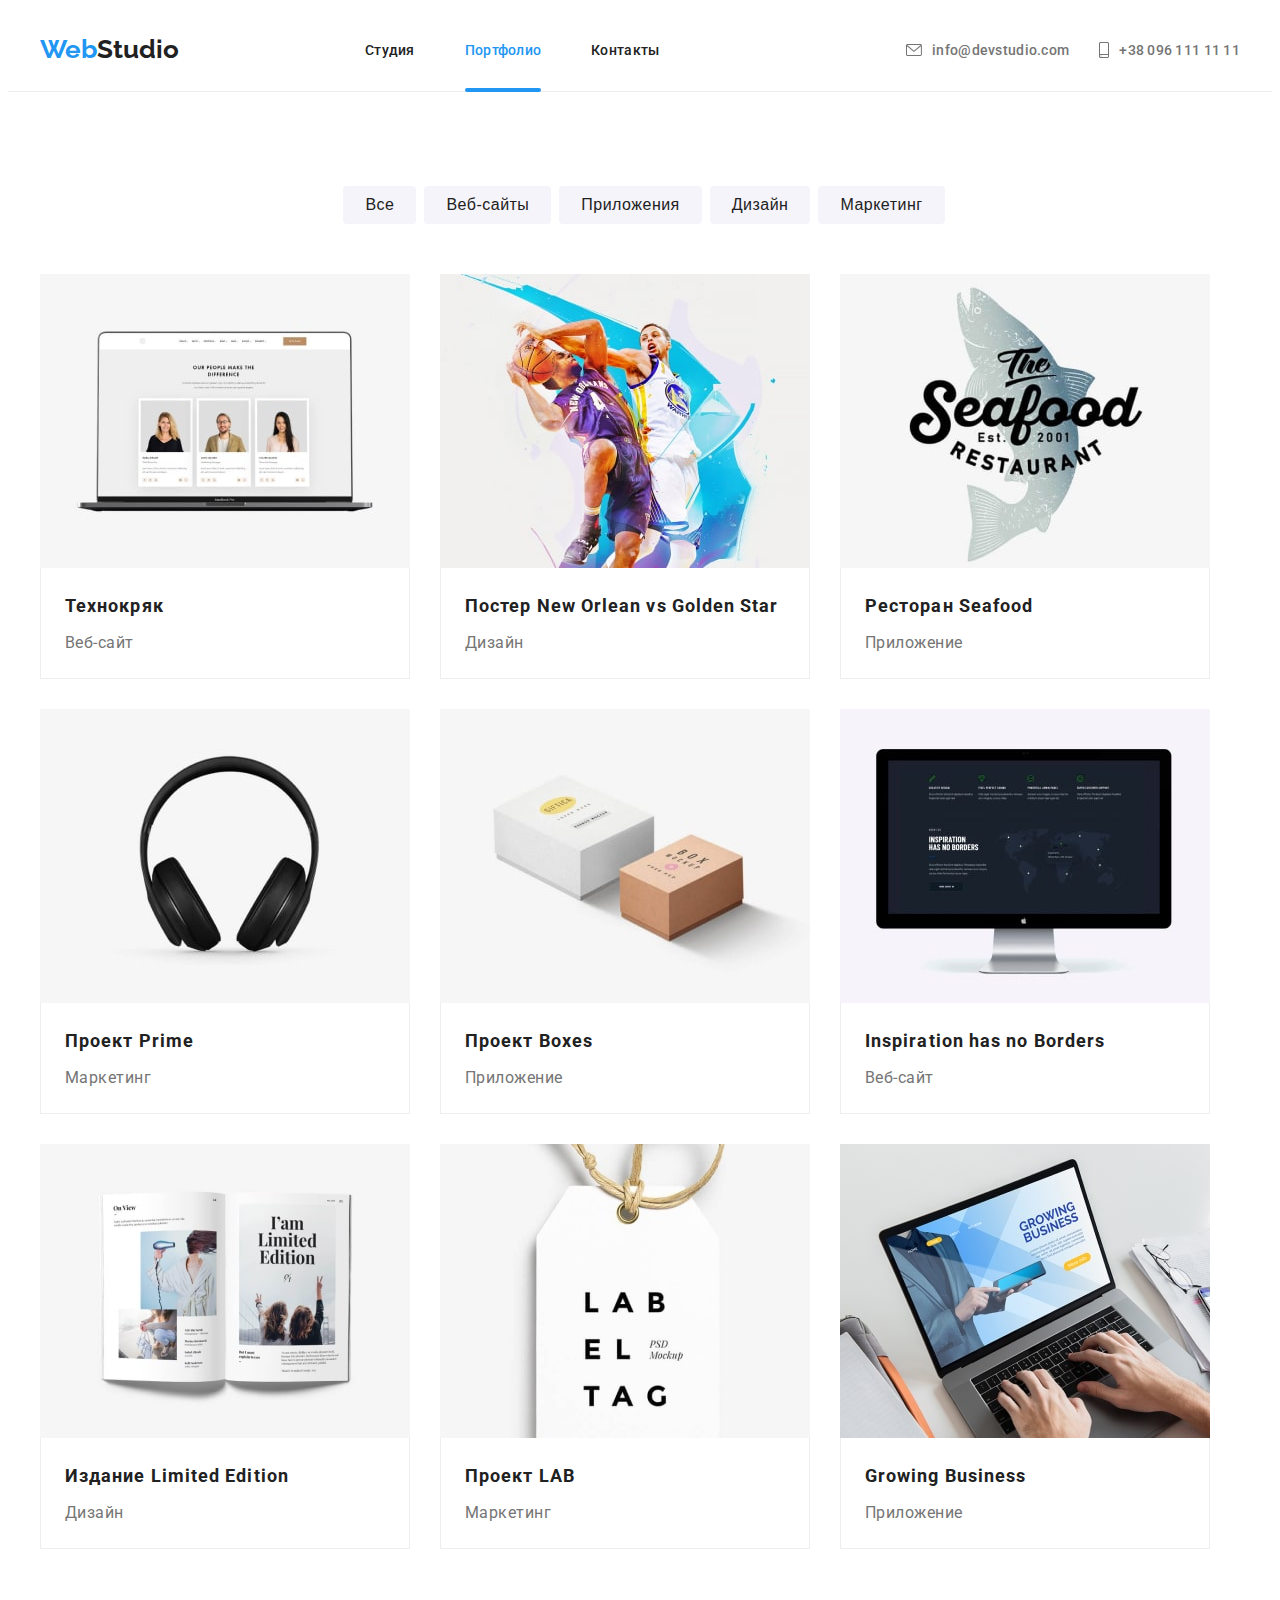
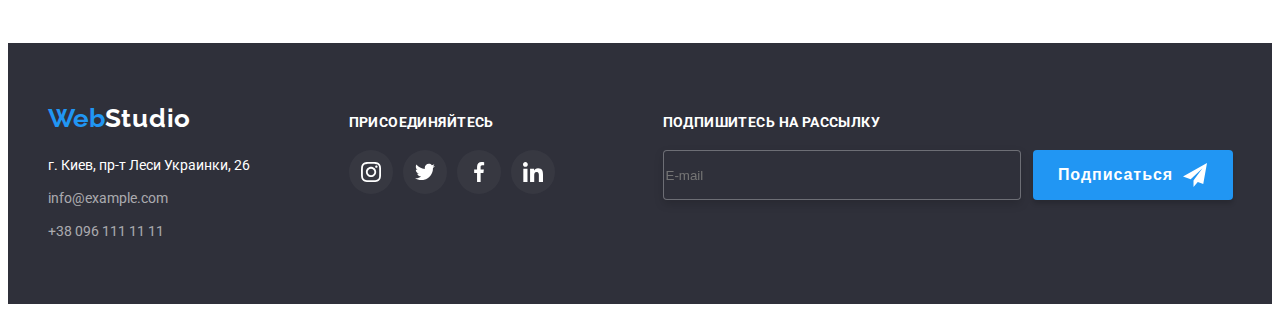
==== commit f06ff982: "hw8" ====
--- a/portfolio.html
+++ b/portfolio.html
@@ -252,8 +252,7 @@
                    <a href="" class="portfolio__link">
                     <div class="description"> 
                       <picture>
-                        <source srcset="./image/projects/project-9-desk-min.jpg 1x, ./image/projects/project-9-desk2x-min.jpg 2x"
-                          media="(min-width:1200px)">
+                        <source srcset="./image/projects/project-9-desk-min.jpg 1x, ./image/projects/project-9-desk2x-min.jpg 2x" media="(min-width:1200px)">
                         <source srcset="./image/projects/project-9-tab.jpg 1x, ./image/projects/project-9-tab2x.jpg 2x" media="(min-width:768px)">
                         <source srcset="./image/projects/project-9-mob.jpg 1x, ./image/projects/project-9-mob2x.jpg 2x" media="(max-width:767px)">
                         <img src="image/projects/project-9-mob.jpg" alt="растущий бизнес" >
--- a/css/main.min.css
+++ b/css/main.min.css
@@ -1 +1 @@
-:root{--primary-text-color: #212121;--title-text-color: #757575;--accent-color: #2196F3;--primary-bg-color:#FFFFFF;--bg-color: #2F303A;--bg-color-item: #EEEEEE;--buttons-bg-color: #F5F4FA;--border-box: #eeeeee;--social-color: #AFB1B8;--icon-bg-color: #ffffff0a;--bg-description: rgba(33, 150, 243, 0.9);--work-box-color: rgba(47, 48, 58, 0.8);--time-distribution: 250ms cubic-bezier(0.4, 0, 0.2, 1);--bg-color-btn: #188CE8;--box-shadow: 0px 4px 4px rgba(0, 0, 0, 0.15)}body{font-family:"Roboto",sans-serif;background-color:var(--primary-bg-color)}p,h1,h2,h3,h4,h5,h6{margin:0}img{display:block;max-width:100%}ul{margin:0;padding-left:0;list-style:none}li{text-decoration:none}.section__title{font-weight:700;letter-spacing:.03em;color:var(--primary-text-color);margin-top:0;text-align:center}@media screen and (max-width: 1199px){.section__title{font-size:28px;line-height:1.18;margin-bottom:30px;margin-top:0px}}@media screen and (min-width: 1200px){.section__title{font-size:36px;line-height:1.17;margin-bottom:50px}}.section__title.section__title--hidden,.modal-checkbox__input.hidden{position:absolute;width:1px;height:1px;margin:-1px;border:0;padding:0;white-space:nowrap;clip-path:inset(100%);clip:rect(0 0 0 0);overflow:hidden}.hero__title{font-weight:900;letter-spacing:.06em;text-transform:uppercase;color:var(--primary-bg-color);margin:0 auto 30px auto}@media screen and (min-width: 480px){.hero__title{font-size:26px;line-height:1.62;width:360px}}@media screen and (min-width: 1200px){.hero__title{font-size:44px;line-height:1.36;width:696px;margin-bottom:50px}}.features__title{font-weight:700;font-size:14px;line-height:1.14;letter-spacing:.03em;text-transform:uppercase;color:var(--primary-text-color);margin-bottom:10px;align-items:center}@media screen and (max-width: 767px){.features__title{display:flex;justify-content:center}}@media screen and (min-width: 768px){.features__title{text-align:start}}.section{padding-top:94px;padding-bottom:94px}@media screen and (max-width: 1199px){.section{padding-top:60px;padding-bottom:60px}}.section--no-padding-top{padding-top:0}.section--other-background{background-color:var(--buttons-bg-color)}@media screen and (max-width: 1199px){.section--no-padding-top{display:none}}@media screen and (min-width: 1200px){.section--no-padding-top{padding-top:0}}.social{display:flex;justify-content:center}.social li+li{margin-left:10px}.social__link{display:flex;justify-content:center;width:44px;height:44px;border-radius:50%;align-items:center}.social__link--light{fill:var(--primary-bg-color);background-color:var(--icon-bg-color);transition:background-color var(--time-distribution)}.social__link--light:hover,.social__link--light:focus{background-color:var(--accent-color)}.social__link--dark{fill:var(--social-color);transition:fill var(--time-distribution),background-color var(--time-distribution)}.social__link--dark:hover,.social__link--dark:focus{background-color:#2196f3;fill:var(--primary-bg-color)}@media screen and (max-width: 767px){.social-footer{margin-top:60px;margin-bottom:60px}}.logo{font-family:"Raleway",sans-serif;font-weight:700;font-size:26px;line-height:1.19;color:var(--accent-color);text-decoration:none;cursor:default}@media screen and (min-width: 480px)and (max-width: 767px){.logo{display:flex;justify-content:center;align-items:center}}@media screen and (max-width: 1199px){.logo{font-size:24px}}.logo__studio{color:var(--primary-text-color)}.logo.footer__logo{display:block;margin-bottom:20px}.logo-studio--white{font-weight:700;font-size:26px;line-height:1.19;letter-spacing:.03em;color:var(--primary-bg-color)}@media screen and (min-width: 320px)and (max-width: 1199px){.logo-studio--white{font-size:24px}}.portfolio-buttons{margin:0 auto 50px;display:flex;flex-wrap:wrap;justify-content:flex-start;margin-bottom:40px}@media screen and (min-width: 768px){.portfolio-buttons{margin-bottom:30px;justify-content:center}}@media screen and (min-width: 1200px){.portfolio-buttons{margin-bottom:50px}}.portfolio-button{background:var(--buttons-bg-color);color:var(--primary-text-color);font-weight:500;font-size:16px;line-height:1.63;letter-spacing:.03em;cursor:pointer;text-align:center;padding:6px 22px;border-radius:4px;border:none;transition:color var(--time-distribution),background-color var(--time-distribution),box-shadow var(--time-distribution)}.portfolio-button:hover,.portfolio-button:focus{color:var(--primary-bg-color);background-color:var(--accent-color);box-shadow:0px 3px 1px rgba(0,0,0,.1),0px 1px 2px rgba(0,0,0,.08),0px 2px 2px rgba(0,0,0,.12)}.button-item{margin-left:8px}@media screen and (max-width: 767px){.button-item:nth-child(-n+3){margin-bottom:15px}}@media screen and (min-width: 768px){.button-item{margin-bottom:0px}}.hero__button{font-family:"Roboto",sans-serif;font-weight:700;font-size:16px;line-height:1.88;align-items:center;text-align:center;letter-spacing:.06em;color:var(--primary-bg-color);background-color:var(--accent-color);border:rgba(0,0,0,0);border-radius:4px;padding:10px 32px;cursor:pointer}.container{padding:0 15px;margin:0 auto}@media screen and (min-width: 480px){.container{width:480px}}@media screen and (min-width: 768px){.container{width:768px}}@media screen and (min-width: 1200px){.container{width:1200px}}.header{background-color:var(--primary-bg-color);border-bottom:1px solid var(--border-box)}@media screen and (max-width: 479px){.header{display:flex;align-items:center;justify-content:space-between;width:100%;height:60px}}@media screen and (min-width: 480px)and (max-width: 767px){.header{display:flex;justify-content:space-between;width:100%;height:60px}}@media screen and (min-width: 768px){.header{display:flex;align-items:center}}@media screen and (min-width: 1200px){.header{display:flex;align-items:center}}.container.header__container{display:flex;align-items:center}.site-nav{align-items:center;display:flex}@media screen and (max-width: 479px){.site-nav{display:none}}@media screen and (min-width: 480px)and (max-width: 767px){.site-nav{display:none}}@media screen and (min-width: 768px){.site-nav{margin-left:88px}}@media screen and (min-width: 1200px){.site-nav{margin-left:93px}}.site-nav__list,.contacts{display:flex;margin:0}@media screen and (min-width: 768px){.site-nav__list{display:flex}}@media screen and (min-width: 1200px){.site-nav__list{display:flex;margin-left:93px;padding-top:32px;padding-bottom:32px}}.contacts{display:flex}@media screen and (min-width: 320px)and (max-width: 479px){.contacts{display:none}}@media screen and (min-width: 480px)and (max-width: 767px){.contacts{display:none}}@media screen and (min-width: 768px)and (max-width: 1199px){.contacts{display:flex;flex-direction:column;margin-left:65px}}@media screen and (min-width: 1200px){.contacts{display:flex;align-items:center;margin-left:auto}}.site-nav__list li+li{margin-left:50px}.site-nav__link{font-family:"Roboto";font-style:normal;font-weight:500;font-size:14px;line-height:1.14;letter-spacing:.02em;color:var(--primary-text-color);text-decoration:none;transition:color var(--time-distribution)}.site-nav__link:hover,.site-nav__link:focus{color:var(--accent-color)}.site-nav__link.site-nav__link--current{position:relative;padding-top:32px;padding-bottom:32px;font-weight:500;font-size:14px;line-height:1.14;letter-spacing:.02em;color:var(--accent-color);text-decoration:none}.site-nav__link.site-nav__link--current::after{content:"";position:absolute;left:0;bottom:-2px;width:100%;height:4px;border-radius:2px;display:block;background-color:var(--accent-color);opacity:1}.contacts__link{font-style:normal;font-weight:500;letter-spacing:.02em;color:var(--title-text-color);text-decoration:none;display:flex;transition:color var(--time-distribution);align-items:center}.contacts__link:hover,.contacts__link:focus{color:var(--accent-color)}.contacts__link:hover .contact__icon,.contacts__link:focus .contact__icon{fill:var(--accent-color)}@media screen and (max-width: 479px){.contacts__link{display:none}}@media screen and (min-width: 768px)and (max-width: 1199px){.contacts__link{font-size:12px;line-height:1.17}}@media screen and (min-width: 1200px){.contacts__link{font-size:14px}}@media screen and (min-width: 768px)and (max-width: 1199px){.contacts__item:not(:first-child){margin-top:10px}}@media screen and (min-width: 1200px){.contacts__item:not(:first-child){margin-left:30px}}.contacts{margin-left:auto}@media screen and (min-width: 320px)and (max-width: 479px){.contacts{display:none}}@media screen and (min-width: 768px)and (max-width: 1199px){.contacts{margin-top:21px;margin-bottom:21px}}.envelope{fill:var(--title-text-color);transition:fill var(--time-distribution)}@media screen and (max-width: 479px){.envelope{display:none}}@media screen and (min-width: 768px)and (max-width: 1199px){.envelope{width:14px;height:10px;margin-right:8px}}@media screen and (min-width: 1200px){.envelope{margin-right:10px;width:16px;height:12px}}.smartphone{fill:var(--title-text-color);transition:fill var(--time-distribution)}@media screen and (max-width: 479px){.smartphone{display:none}}@media screen and (min-width: 768px)and (max-width: 1199px){.smartphone{width:10px;height:14px;margin-right:8px}}@media screen and (min-width: 1200px){.smartphone{margin-right:10px;width:10px;height:16px}}.hero.container{display:flex;padding:0;max-width:100%}.hero{text-align:center;color:var(--primary-bg-color);padding:90px 30px;margin-left:auto;margin-right:auto;background-image:linear-gradient(to right, rgba(47, 48, 58, 0.4), rgba(47, 48, 58, 0.4)),url(../image/hero-mob-min.jpg);background-color:var(--bg-color);background-repeat:no-repeat;background-position:center;background-size:cover}@media(min-device-pixel-ratio: 2),(min-resolution: 192dpi),(min-resolution: 2dppx){.hero{background-image:linear-gradient(to right, rgba(47, 48, 58, 0.4), rgba(47, 48, 58, 0.4)),url(../image/hero-mob-2x.jpg)}}@media screen and (min-width: 480px){.hero{padding:118px auto}}@media screen and (min-width: 768px){.hero{padding:118px auto;background-image:linear-gradient(to right, rgba(47, 48, 58, 0.4), rgba(47, 48, 58, 0.4)),url(../image/hero-tab-min.jpg);background-image:linear-gradient(to right, rgba(47, 48, 58, 0.4), rgba(47, 48, 58, 0.4)),url(../image/hero-tab-2x.jpg)}}@media screen and (min-width: 1200px){.hero{padding-top:200px;padding-bottom:200px;background-image:linear-gradient(to right, rgba(47, 48, 58, 0.4), rgba(47, 48, 58, 0.4)),url(../image/hero-desk.jpg);background-image:linear-gradient(to right, rgba(47, 48, 58, 0.4), rgba(47, 48, 58, 0.4)),url(../image/hero-desk-2x.jpg)}}.features{display:flex;flex-wrap:wrap;padding-left:0}@media screen and (min-width: 480px){.features{display:block}}@media screen and (min-width: 768px){.features{margin:-15px;display:flex;flex-wrap:wrap}}@media screen and (max-width: 767px){.features__item:not(:last-child){margin-bottom:30px}}@media screen and (min-width: 768px){.features__item{width:calc((100% - 60px)/2);margin:15px}}@media screen and (min-width: 1200px){.features__item{width:calc((100% - 120px)/4)}}.features__text{font-weight:400;font-size:14px;line-height:1.71;letter-spacing:.03em;display:flex;color:var(--title-text-color)}.features__box{background-color:var(--buttons-bg-color);display:flex;justify-content:center;align-items:center;width:100%;height:120px;margin-bottom:30px}.work{display:flex}.work__list:not(:first-child){margin-left:30px}.work__box{position:relative}.work__text{position:absolute;bottom:0;width:100%;height:70px;display:flex;justify-content:center;align-items:center;font-weight:700;font-size:14px;line-height:1,14;letter-spacing:.03em;text-transform:uppercase;color:var(--primary-bg-color);background-color:var(--work-box-color)}.team{padding-left:0;margin-top:0}@media screen and (min-width: 480px){.team{display:block}}@media screen and (min-width: 768px){.team{display:flex;flex-wrap:wrap;margin:-15px}}.team__item{background-color:var(--primary-bg-color);box-shadow:0px 1px 3px rgba(0,0,0,.2),0px 1px 1px rgba(0,0,0,.1411764706),0px 2px 1px rgba(0,0,0,.1215686275);border-radius:0px 0px 4px 4px}@media screen and (max-width: 767px){.team__item:not(:last-child){margin-bottom:30px}}@media screen and (min-width: 768px){.team__item{margin:15px;width:calc(50% - 30px)}}@media screen and (min-width: 1200px){.team__item{width:calc(25% - 30px)}}.team__box{padding-top:30px;padding-bottom:30px}.team__title{font-weight:500;font-size:16px;line-height:1.19;letter-spacing:.03em;color:var(--primary-text-color);margin-bottom:10px;margin-top:0;text-align:center}.team__text{font-weight:400;font-size:16px;line-height:1.19;letter-spacing:.03em;color:var(--title-text-color);text-align:center;margin-bottom:16px}.clients{display:flex;flex-wrap:wrap;justify-content:center;text-align:center}@media screen and (max-width: 767px){.clients__item{width:calc((100% - 60px)/2)}.clients__item:nth-last-of-type(n + 3){margin-bottom:30px}.clients__item:nth-child(2n+1){margin-right:30px}}@media screen and (min-width: 768px)and (max-width: 1199px){.clients__item{width:calc((100% - 90px)/3);margin-right:30px}.clients__item:nth-child(3n){margin-right:-30px}.clients__item:nth-child(-n+3){margin-bottom:30px}}@media screen and (min-width: 1200px){.clients__item{width:calc((100% - 180px)/6)}.clients__item:not(:last-child){margin-right:30px}}.clients__link{display:flex;justify-content:center;align-items:center;height:92px;border:1px solid var(--social-color);border-radius:4px;fill:var(--social-color);transition:fill var(--time-distribution),border var(--time-distribution)}.clients__link:hover,.clients__link:focus{border:1px solid var(--accent-color);fill:var(--accent-color)}.footer{background:var(--bg-color);padding-top:60px;padding-bottom:60px}@media screen and (min-width: 768px){.footer__box{margin-right:165px}}@media screen and (min-width: 1200px){.footer__box{text-align:start;margin-right:70px;margin-left:auto}}.footer__container.container{text-align:center}@media screen and (min-width: 768px){.footer__container.container{display:flex;justify-content:space-around;flex-wrap:wrap;flex-direction:row;text-align:center}}@media screen and (min-width: 1200px){.footer__container.container{display:flex;align-items:baseline;text-align:start}}.adress__location{font-style:normal;font-size:14px;line-height:1.71;color:var(--primary-bg-color);text-decoration:none;cursor:default;transition:color var(--time-distribution)}.adress__location:hover,.adress__location:focus{color:var(--accent-color)}.adress{padding-left:0}@media screen and (min-width: 1200px){.adress{min-width:231px}}.adress li+li{margin-top:9px}.adress__link{font-style:normal;font-size:14px;line-height:1.71;color:rgba(255,255,255,.6);text-decoration:none;cursor:default;transition:color var(--time-distribution)}.adress__link:hover,.adress__link:focus{color:var(--accent-color)}.footer__title{font-family:"Roboto";font-style:normal;font-weight:700;font-size:14px;line-height:16px;letter-spacing:.03em;text-transform:uppercase;color:var(--primary-bg-color);margin-bottom:20px}@media screen and (min-width: 1200px){.footer__title{text-align:start}}.subscribe__input{height:50px;outline:none;border:1px solid rgba(255,255,255,.3);box-sizing:border-box;filter:drop-shadow(0px 4px 4px rgba(0, 0, 0, 0.15));border-radius:4px;background:var(--bg-color);color:var(--primary-bg-color);width:100%;margin-bottom:20px}@media screen and (min-width: 1200px){.subscribe__input{display:flex;width:358px}}.subscribe__btn{display:inline-flex;align-items:center;justify-content:center;text-align:center;width:200px;height:50px;background-color:var(--accent-color);box-shadow:var(--box-shadow);border:rgba(0,0,0,0);border-radius:4px;font-weight:700;font-size:16px;line-height:1.88;letter-spacing:.06em;color:var(--primary-bg-color);cursor:pointer}@media screen and (min-width: 1200px){.subscribe__btn{margin-left:12px}}.subscribe__icon{margin-left:10px}.subscribe-field{max-width:450px}@media screen and (min-width: 1200px){.subscribe-field{display:inline-flex;min-width:570px}}.footer-form{align-items:flex-start}@media screen and (min-width: 768px){.footer-top{display:flex;justify-content:space-around;margin-bottom:60px}}@media screen and (min-width: 1200px){.footer-top{display:flex;align-items:baseline;margin-bottom:0;margin-right:93px}}.backdrop{position:fixed;top:0;left:0;width:100%;height:100%;background-color:rgba(0,0,0,.2);transition:opacity 250ms,visibility 250ms}.backdrop.is-hidden{opacity:0;visibility:hidden;pointer-events:none}.backdrop.is-hidden.modal{transform:scale(0.5)}.modal{position:absolute;top:50%;left:50%;transform:translate(-50%, -50%);background-color:var(--primary-bg-color);padding:40px}@media screen and (min-width: 480px){.modal{height:609px;width:450px}}@media screen and (min-width: 1200px){.modal{min-height:581px;min-width:528px}}.modal__button{position:absolute;right:8px;top:8px;width:30px;height:30px;border-radius:50%;display:flex;justify-content:center;align-items:center;border:1px solid rgba(0,0,0,.1);background-color:var(--primary-bg-color);cursor:pointer}.modal__title{font-weight:700;font-size:20px;text-align:center;letter-spacing:.03em;margin-bottom:12px}@media screen and (min-width: 320px)and (max-width: 1199px){.modal__title{line-height:1.5}}@media screen and (min-width: 1200px){.modal__title{line-height:1.15}}.modal-box__input{width:100%;height:40px;border:1px solid rgba(33,33,33,.2);box-sizing:border-box;border-radius:4px;padding-left:42px;color:var(--primary-text-color);transition:border var(--time-distribution)}.modal-box__input:focus{outline:none;border:1px solid var(--accent-color)}.modal-box__input:focus~.modal__svg{fill:var(--accent-color)}.modal-box{position:relative;margin-bottom:10px}.modal__label{display:block;font-weight:400;font-size:12px;line-height:1.17;letter-spacing:.01em;color:var(--title-text-color);margin-bottom:4px}.modal__svg{position:absolute;left:12px;top:11px;fill:var(--primary-text-color)}.modal__textarea{width:100%;height:120px;border:1px solid rgba(33,33,33,.2);box-sizing:border-box;border-radius:4px;padding:12px 16px;margin-bottom:20px;font-weight:400;font-size:14px;line-height:16px;letter-spacing:.01em;resize:none}.modal__textarea:focus{outline:none;border:1px solid var(--accent-color)}.modal-checkbox__label{font-weight:400;letter-spacing:.03em;color:var(--title-text-color);display:flex;justify-content:center;align-items:center}.modal-checkbox__label::before{content:"";width:16px;height:15px;border:2px solid #000;border-radius:3px;margin-right:7px}@media screen and (min-width: 320px)and (max-width: 1199px){.modal-checkbox__label{font-size:12px;line-height:1.17}}@media screen and (min-width: 1200px){.modal-checkbox__label{font-size:14px;line-height:2}}.modal-checkbox__input:checked+.modal-checkbox__label::before{background-color:var(--accent-color);border:none;background-image:url(../image/check.svg);background-repeat:no-repeat;background-position:center}.modal-checkbox__policy{margin-left:5px;cursor:default}.modal-checkbox__btn{display:block;margin-left:auto;margin-right:auto;margin-top:30px;bottom:40px;width:200px;height:50px;background-color:var(--bg-color-btn);box-shadow:var(--box-shadow);border:rgba(0,0,0,0);border-radius:4px;font-weight:700;font-size:16px;line-height:1.88;letter-spacing:.06em;color:var(--primary-bg-color);transition:var(--time-distribution);cursor:pointer}.modal-checkbox--margin{margin-bottom:30px}.mob-menu-btn{display:block;margin-left:auto;margin-right:15px;border:none;background-color:rgba(0,0,0,0)}@media screen and (min-width: 768px){.mob-menu-btn{display:none}}.mob-menu-close-btn{display:block;margin-left:auto;margin-right:15px;margin-bottom:10px;border:none;background-color:rgba(0,0,0,0)}.mob-menu-close-btn:hover,.mob-menu-close-btn:focus{fill:#2196f3}.mob-menu{position:fixed;z-index:1;top:0;left:0;background-color:var(--primary-bg-color);width:100vw;height:100vh;padding-top:10px;padding-bottom:48px;padding-left:40px}.mob-menu .container{display:flex;flex-direction:column;height:100%;justify-content:space-between}.mob-menu.is-hidden{opacity:0;visibility:hidden;pointer-events:none}.menu-list{list-style:none}.menu-list:hover,.menu-list:focus{fill:#2196f3}.menu-link{font-weight:500;font-size:40px;line-height:1.18;letter-spacing:.02em;color:#212121;text-decoration:none}.menu-link:hover,.menu-link:focus{color:var(--accent-color)}.menu-item:not(:last-child){margin-bottom:32px}.mob-contacts__link{font-weight:500;font-size:24px;line-height:28px;letter-spacing:.02em;color:#757575;text-decoration:none}.mob-contacts__link:hover,.mob-contacts__link:focus{color:var(--accent-color)}.mob-contacts__link.mob-contacts__link--phone{font-weight:500;font-size:34px;line-height:1.77;letter-spacing:.02em;color:#757575}.mob-contacts__link.mob-contacts__link--phone:hover,.mob-contacts__link.mob-contacts__link--phone:focus{color:var(--accent-color)}.mob-contacts{margin-bottom:64px}.mob-contacts__item:not(:last-child){margin-bottom:32px}.mob-soc__item{display:inline-flex}.mob-soc__item:not(:first-child){margin-left:10px}.mob-soc__item:not(:last-child){border-right:1px solid rgba(33,33,33,.2);padding-right:10px}.mob-soc__link{display:flex;font-weight:500;font-size:18px;line-height:1.22;letter-spacing:.02em;text-decoration:none;color:#2196f3}.line{height:22px;border:1px solid rgba(33,33,33,.2)}.no-scroll{overflow:hidden}@media screen and (min-width: 768px){.portfolio{display:flex;flex-wrap:wrap;padding:0;list-style:none}}.portfolio__link{text-decoration:none;cursor:pointer}@media screen and (min-width: 768px){.portfolio__item{display:flex;flex-wrap:wrap;width:calc(50% - 30px);margin-right:30px;margin-bottom:30px}}@media screen and (min-width: 1200px){.portfolio__item{display:flex;flex-wrap:wrap;width:calc(33.3333333333% - 30px);margin-right:30px}.portfolio__item:nth-child(-n+6){margin-bottom:30px}.portfolio__item:nth-child(3n+3){margin-right:-30px}}.project{padding:20px 24px;border-bottom:1px solid var(--border-box);border-right:1px solid var(--border-box);border-left:1px solid var(--border-box);flex-grow:1}.project__title{font-weight:700;font-size:18px;line-height:2;letter-spacing:.06em;color:var(--primary-text-color);margin-bottom:4px}.project__text{font-weight:400;font-size:16px;line-height:1.88;letter-spacing:.03em;color:var(--title-text-color)}.portfolio__item{transition:box-shadow var(--time-distribution)}.portfolio__item:hover{box-shadow:0px 1px 1px rgba(0,0,0,.12),0px 4px 4px rgba(0,0,0,.06),1px 4px 6px rgba(0,0,0,.16)}.description{position:relative;overflow:hidden}.description::before{content:"";position:absolute;width:100%;height:100%;transform:translateY(100%);transition:transform var(--time-distribution);background-color:var(--bg-description)}.portfolio__link:hover .description::before,.portfolio__link:focus .description::before{transform:translateY(0)}.description__text{position:absolute;top:50%;left:50%;transform:translate(-50%, 100%);transition:transform var(--time-distribution);width:322px;font-size:18px;line-height:1.56em;color:var(--primary-bg-color)}@media screen and (min-width: 768px){.description__text{width:306px}}.portfolio__link:hover .description__text,.portfolio__link:focus .description__text{transform:translate(-50%, -50%)}/*# sourceMappingURL=main.min.css.map */+:root{--primary-text-color: #212121;--title-text-color: #757575;--accent-color: #2196F3;--primary-bg-color:#FFFFFF;--bg-color: #2F303A;--bg-color-item: #EEEEEE;--buttons-bg-color: #F5F4FA;--border-box: #eeeeee;--social-color: #AFB1B8;--icon-bg-color: #ffffff0a;--bg-description: rgba(33, 150, 243, 0.9);--work-box-color: rgba(47, 48, 58, 0.8);--time-distribution: 250ms cubic-bezier(0.4, 0, 0.2, 1);--bg-color-btn: #188CE8;--box-shadow: 0px 4px 4px rgba(0, 0, 0, 0.15)}body{font-family:"Roboto",sans-serif;background-color:var(--primary-bg-color)}p,h1,h2,h3,h4,h5,h6{margin:0}img{display:block;max-width:100%}ul{margin:0;padding-left:0;list-style:none}li{text-decoration:none}.section__title{font-weight:700;letter-spacing:.03em;color:var(--primary-text-color);margin-top:0;text-align:center}@media screen and (max-width: 1199px){.section__title{font-size:28px;line-height:1.18;margin-bottom:30px;margin-top:0px}}@media screen and (min-width: 1200px){.section__title{font-size:36px;line-height:1.17;margin-bottom:50px}}.section__title.section__title--hidden,.modal-checkbox__input.hidden{position:absolute;width:1px;height:1px;margin:-1px;border:0;padding:0;white-space:nowrap;clip-path:inset(100%);clip:rect(0 0 0 0);overflow:hidden}.hero__title{font-weight:900;letter-spacing:.06em;text-transform:uppercase;color:var(--primary-bg-color);margin:0 auto 30px auto}@media screen and (min-width: 480px){.hero__title{font-size:26px;line-height:1.62;width:360px}}@media screen and (min-width: 1200px){.hero__title{font-size:44px;line-height:1.36;width:696px;margin-bottom:50px}}.features__title{font-weight:700;font-size:14px;line-height:1.14;letter-spacing:.03em;text-transform:uppercase;color:var(--primary-text-color);margin-bottom:10px;align-items:center}@media screen and (max-width: 767px){.features__title{display:flex;justify-content:center}}@media screen and (min-width: 768px){.features__title{text-align:start}}@media screen and (max-width: 1199px){.section{padding-top:60px;padding-bottom:60px}}@media screen and (min-width: 1200px){.section{padding-top:94px;padding-bottom:94px}}.section--no-padding-top{padding-top:0}.section--other-background{background-color:var(--buttons-bg-color)}@media screen and (max-width: 1199px){.section--no-padding-top{display:none}}@media screen and (min-width: 1200px){.section--no-padding-top{padding-top:0}}.social{display:flex;justify-content:center}.social li+li{margin-left:10px}.social__link{display:flex;justify-content:center;width:44px;height:44px;border-radius:50%;align-items:center}.social__link--light{fill:var(--primary-bg-color);background-color:var(--icon-bg-color);transition:background-color var(--time-distribution)}.social__link--light:hover,.social__link--light:focus{background-color:var(--accent-color)}.social__link--dark{fill:var(--social-color);transition:fill var(--time-distribution),background-color var(--time-distribution)}.social__link--dark:hover,.social__link--dark:focus{background-color:#2196f3;fill:var(--primary-bg-color)}@media screen and (max-width: 767px){.social-footer{margin-top:60px;margin-bottom:60px}}.logo{font-family:"Raleway",sans-serif;font-weight:700;font-size:26px;line-height:1.19;color:var(--accent-color);text-decoration:none;cursor:default}@media screen and (min-width: 480px)and (max-width: 767px){.logo{display:flex;justify-content:center;align-items:center}}@media screen and (max-width: 1199px){.logo{font-size:24px}}.logo__studio{color:var(--primary-text-color)}.logo.footer__logo{display:block;margin-bottom:20px}.logo-studio--white{font-weight:700;font-size:26px;line-height:1.19;letter-spacing:.03em;color:var(--primary-bg-color)}@media screen and (min-width: 320px)and (max-width: 1199px){.logo-studio--white{font-size:24px}}.portfolio-buttons{margin:0 auto 50px;display:flex;flex-wrap:wrap;justify-content:flex-start;margin-bottom:40px}@media screen and (min-width: 768px){.portfolio-buttons{margin-bottom:30px;justify-content:center}}@media screen and (min-width: 1200px){.portfolio-buttons{margin-bottom:50px}}.portfolio-button{background:var(--buttons-bg-color);color:var(--primary-text-color);font-weight:500;font-size:16px;line-height:1.63;letter-spacing:.03em;cursor:pointer;text-align:center;padding:6px 22px;border-radius:4px;border:none;transition:color var(--time-distribution),background-color var(--time-distribution),box-shadow var(--time-distribution)}.portfolio-button:hover,.portfolio-button:focus{color:var(--primary-bg-color);background-color:var(--accent-color);box-shadow:0px 3px 1px rgba(0,0,0,.1),0px 1px 2px rgba(0,0,0,.08),0px 2px 2px rgba(0,0,0,.12)}.button-item{margin-left:8px}@media screen and (max-width: 767px){.button-item:nth-child(-n+3){margin-bottom:15px}}@media screen and (min-width: 768px){.button-item{margin-bottom:0px}}.hero__button{font-family:"Roboto",sans-serif;font-weight:700;font-size:16px;line-height:1.88;align-items:center;text-align:center;letter-spacing:.06em;color:var(--primary-bg-color);background-color:var(--accent-color);border:rgba(0,0,0,0);border-radius:4px;padding:10px 32px;cursor:pointer}.container{padding:0 15px;margin:0 auto}@media screen and (min-width: 480px){.container{width:480px}}@media screen and (min-width: 768px){.container{width:768px}}@media screen and (min-width: 1200px){.container{width:1200px}}.header{background-color:var(--primary-bg-color);border-bottom:1px solid var(--border-box)}@media screen and (max-width: 479px){.header{display:flex;align-items:center;justify-content:space-between;width:100%;height:60px}}@media screen and (min-width: 480px)and (max-width: 767px){.header{display:flex;justify-content:space-between;width:100%;height:60px}}@media screen and (min-width: 768px){.header{display:flex;align-items:center}}@media screen and (min-width: 1200px){.header{display:flex;align-items:center}}.container.header__container{display:flex;align-items:center}.site-nav{align-items:center;display:flex}@media screen and (max-width: 479px){.site-nav{display:none}}@media screen and (min-width: 480px)and (max-width: 767px){.site-nav{display:none}}@media screen and (min-width: 768px){.site-nav{margin-left:88px}}@media screen and (min-width: 1200px){.site-nav{margin-left:93px}}.site-nav__list,.contacts{display:flex;margin:0}@media screen and (min-width: 768px){.site-nav__list{display:flex}}@media screen and (min-width: 1200px){.site-nav__list{display:flex;margin-left:93px;padding-top:32px;padding-bottom:32px}}.contacts{display:flex}@media screen and (min-width: 320px)and (max-width: 479px){.contacts{display:none}}@media screen and (min-width: 480px)and (max-width: 767px){.contacts{display:none}}@media screen and (min-width: 768px)and (max-width: 1199px){.contacts{display:flex;flex-direction:column;margin-left:65px}}@media screen and (min-width: 1200px){.contacts{display:flex;align-items:center;margin-left:auto}}.site-nav__list li+li{margin-left:50px}.site-nav__link{font-family:"Roboto";font-style:normal;font-weight:500;font-size:14px;line-height:1.14;letter-spacing:.02em;color:var(--primary-text-color);text-decoration:none;transition:color var(--time-distribution)}.site-nav__link:hover,.site-nav__link:focus{color:var(--accent-color)}.site-nav__link.site-nav__link--current{position:relative;padding-top:32px;padding-bottom:32px;font-weight:500;font-size:14px;line-height:1.14;letter-spacing:.02em;color:var(--accent-color);text-decoration:none}.site-nav__link.site-nav__link--current::after{content:"";position:absolute;left:0;bottom:-2px;width:100%;height:4px;border-radius:2px;display:block;background-color:var(--accent-color);opacity:1}.contacts__link{font-style:normal;font-weight:500;letter-spacing:.02em;color:var(--title-text-color);text-decoration:none;display:flex;transition:color var(--time-distribution);align-items:center}.contacts__link:hover,.contacts__link:focus{color:var(--accent-color)}.contacts__link:hover .contact__icon,.contacts__link:focus .contact__icon{fill:var(--accent-color)}@media screen and (max-width: 479px){.contacts__link{display:none}}@media screen and (min-width: 768px)and (max-width: 1199px){.contacts__link{font-size:12px;line-height:1.17}}@media screen and (min-width: 1200px){.contacts__link{font-size:14px}}@media screen and (min-width: 768px)and (max-width: 1199px){.contacts__item:not(:first-child){margin-top:10px}}@media screen and (min-width: 1200px){.contacts__item:not(:first-child){margin-left:30px}}.contacts{margin-left:auto}@media screen and (min-width: 320px)and (max-width: 479px){.contacts{display:none}}@media screen and (min-width: 768px)and (max-width: 1199px){.contacts{margin-top:21px;margin-bottom:21px}}.envelope{fill:var(--title-text-color);transition:fill var(--time-distribution)}@media screen and (max-width: 479px){.envelope{display:none}}@media screen and (min-width: 768px)and (max-width: 1199px){.envelope{width:14px;height:10px;margin-right:8px}}@media screen and (min-width: 1200px){.envelope{margin-right:10px;width:16px;height:12px}}.smartphone{fill:var(--title-text-color);transition:fill var(--time-distribution)}@media screen and (max-width: 479px){.smartphone{display:none}}@media screen and (min-width: 768px)and (max-width: 1199px){.smartphone{width:10px;height:14px;margin-right:8px}}@media screen and (min-width: 1200px){.smartphone{margin-right:10px;width:10px;height:16px}}.hero.container{display:flex;padding:0;max-width:100%}.hero{text-align:center;color:var(--primary-bg-color);padding:90px 30px;margin-left:auto;margin-right:auto;background-image:linear-gradient(to right, rgba(47, 48, 58, 0.4), rgba(47, 48, 58, 0.4)),url(../image/hero-mob-min.jpg);background-color:var(--bg-color);background-repeat:no-repeat;background-position:center;background-size:cover}@media(min-device-pixel-ratio: 2),(min-resolution: 192dpi),(min-resolution: 2dppx){.hero{background-image:linear-gradient(to right, rgba(47, 48, 58, 0.4), rgba(47, 48, 58, 0.4)),url(../image/hero-mob-2x.jpg)}}@media screen and (min-width: 480px){.hero{padding:118px auto}}@media screen and (min-width: 768px){.hero{padding:118px auto;background-image:linear-gradient(to right, rgba(47, 48, 58, 0.4), rgba(47, 48, 58, 0.4)),url(../image/hero-tab-min.jpg);background-image:linear-gradient(to right, rgba(47, 48, 58, 0.4), rgba(47, 48, 58, 0.4)),url(../image/hero-tab-2x.jpg)}}@media screen and (min-width: 1200px){.hero{padding-top:200px;padding-bottom:200px;background-image:linear-gradient(to right, rgba(47, 48, 58, 0.4), rgba(47, 48, 58, 0.4)),url(../image/hero-desk.jpg);background-image:linear-gradient(to right, rgba(47, 48, 58, 0.4), rgba(47, 48, 58, 0.4)),url(../image/hero-desk-2x.jpg)}}.features{display:flex;flex-wrap:wrap;padding-left:0}@media screen and (min-width: 480px){.features{display:block}}@media screen and (min-width: 768px){.features{margin:-15px;display:flex;flex-wrap:wrap}}@media screen and (max-width: 767px){.features__item:not(:last-child){margin-bottom:30px}}@media screen and (min-width: 768px){.features__item{width:calc((100% - 60px)/2);margin:15px}}@media screen and (min-width: 1200px){.features__item{width:calc((100% - 120px)/4)}}.features__text{font-weight:400;font-size:14px;line-height:1.71;letter-spacing:.03em;display:flex;color:var(--title-text-color)}.features__box{background-color:var(--buttons-bg-color);display:flex;justify-content:center;align-items:center;width:100%;height:120px;margin-bottom:30px}.work{display:flex}.work__list:not(:first-child){margin-left:30px}.work__box{position:relative}.work__text{position:absolute;bottom:0;width:100%;height:70px;display:flex;justify-content:center;align-items:center;font-weight:700;font-size:14px;line-height:1,14;letter-spacing:.03em;text-transform:uppercase;color:var(--primary-bg-color);background-color:var(--work-box-color)}.team{padding-left:0;margin-top:0}@media screen and (min-width: 480px){.team{display:block}}@media screen and (min-width: 768px){.team{display:flex;flex-wrap:wrap;margin:-15px}}.team__item{background-color:var(--primary-bg-color);box-shadow:0px 1px 3px rgba(0,0,0,.2),0px 1px 1px rgba(0,0,0,.1411764706),0px 2px 1px rgba(0,0,0,.1215686275);border-radius:0px 0px 4px 4px}@media screen and (max-width: 767px){.team__item:not(:last-child){margin-bottom:30px}}@media screen and (min-width: 768px){.team__item{margin:15px;width:calc(50% - 30px)}}@media screen and (min-width: 1200px){.team__item{width:calc(25% - 30px)}}.team__box{padding-top:30px;padding-bottom:30px}.team__title{font-weight:500;font-size:16px;line-height:1.19;letter-spacing:.03em;color:var(--primary-text-color);margin-bottom:10px;margin-top:0;text-align:center}.team__text{font-weight:400;font-size:16px;line-height:1.19;letter-spacing:.03em;color:var(--title-text-color);text-align:center;margin-bottom:16px}.clients{display:flex;flex-wrap:wrap;justify-content:center;text-align:center}@media screen and (max-width: 767px){.clients__item{width:calc((100% - 60px)/2)}.clients__item:nth-last-of-type(n + 3){margin-bottom:30px}.clients__item:nth-child(2n+1){margin-right:30px}}@media screen and (min-width: 768px)and (max-width: 1199px){.clients__item{width:calc((100% - 90px)/3);margin-right:30px}.clients__item:nth-child(3n){margin-right:-30px}.clients__item:nth-child(-n+3){margin-bottom:30px}}@media screen and (min-width: 1200px){.clients__item{width:calc((100% - 180px)/6)}.clients__item:not(:last-child){margin-right:30px}}.clients__link{display:flex;justify-content:center;align-items:center;height:92px;border:1px solid var(--social-color);border-radius:4px;fill:var(--social-color);transition:fill var(--time-distribution),border var(--time-distribution)}.clients__link:hover,.clients__link:focus{border:1px solid var(--accent-color);fill:var(--accent-color)}.footer{background:var(--bg-color);padding-top:60px;padding-bottom:60px}@media screen and (min-width: 768px){.footer__box{margin-right:165px}}@media screen and (min-width: 1200px){.footer__box{text-align:start;margin-right:70px;margin-left:auto}}.footer__container.container{text-align:center}@media screen and (min-width: 768px){.footer__container.container{display:flex;justify-content:space-around;flex-wrap:wrap;flex-direction:row;text-align:center}}@media screen and (min-width: 1200px){.footer__container.container{display:flex;align-items:baseline;text-align:start}}.adress__location{font-style:normal;font-size:14px;line-height:1.71;color:var(--primary-bg-color);text-decoration:none;cursor:default;transition:color var(--time-distribution)}.adress__location:hover,.adress__location:focus{color:var(--accent-color)}.adress{padding-left:0}@media screen and (min-width: 1200px){.adress{min-width:231px}}.adress li+li{margin-top:9px}.adress__link{font-style:normal;font-size:14px;line-height:1.71;color:rgba(255,255,255,.6);text-decoration:none;cursor:default;transition:color var(--time-distribution)}.adress__link:hover,.adress__link:focus{color:var(--accent-color)}.footer__title{font-family:"Roboto";font-style:normal;font-weight:700;font-size:14px;line-height:16px;letter-spacing:.03em;text-transform:uppercase;color:var(--primary-bg-color);margin-bottom:20px}@media screen and (min-width: 1200px){.footer__title{text-align:start}}.subscribe__input{height:50px;outline:none;border:1px solid rgba(255,255,255,.3);box-sizing:border-box;filter:drop-shadow(0px 4px 4px rgba(0, 0, 0, 0.15));border-radius:4px;background:var(--bg-color);color:var(--primary-bg-color);width:100%;margin-bottom:20px}@media screen and (min-width: 1200px){.subscribe__input{display:flex;width:358px}}.subscribe__btn{display:inline-flex;align-items:center;justify-content:center;text-align:center;width:200px;height:50px;background-color:var(--accent-color);box-shadow:var(--box-shadow);border:rgba(0,0,0,0);border-radius:4px;font-weight:700;font-size:16px;line-height:1.88;letter-spacing:.06em;color:var(--primary-bg-color);cursor:pointer}@media screen and (min-width: 1200px){.subscribe__btn{margin-left:12px}}.subscribe__icon{margin-left:10px}.subscribe-field{max-width:450px}@media screen and (min-width: 1200px){.subscribe-field{display:inline-flex;min-width:570px}}.footer-form{align-items:flex-start}@media screen and (min-width: 768px){.footer-top{display:flex;justify-content:space-around;margin-bottom:60px}}@media screen and (min-width: 1200px){.footer-top{display:flex;align-items:baseline;margin-bottom:0;margin-right:93px}}.backdrop{position:fixed;top:0;left:0;width:100%;height:100%;background-color:rgba(0,0,0,.2);transition:opacity 250ms,visibility 250ms}.backdrop.is-hidden{opacity:0;visibility:hidden;pointer-events:none}.backdrop.is-hidden.modal{transform:scale(0.5)}.modal{position:absolute;top:50%;left:50%;transform:translate(-50%, -50%);width:100%;height:100%;background-color:var(--primary-bg-color);padding:40px}@media screen and (max-width: 1199px){.modal{height:609px;max-width:450px}}@media screen and (min-width: 1200px){.modal{height:581px;width:528px}}.modal__button{position:absolute;right:8px;top:8px;width:30px;height:30px;border-radius:50%;display:flex;justify-content:center;align-items:center;border:1px solid rgba(0,0,0,.1);background-color:var(--primary-bg-color);cursor:pointer}.modal__title{font-weight:700;font-size:20px;text-align:center;letter-spacing:.03em;margin-bottom:12px}@media screen and (min-width: 320px)and (max-width: 1199px){.modal__title{line-height:1.5}}@media screen and (min-width: 1200px){.modal__title{line-height:1.15}}.modal-box__input{width:100%;height:40px;border:1px solid rgba(33,33,33,.2);box-sizing:border-box;border-radius:4px;padding-left:42px;color:var(--primary-text-color);transition:border var(--time-distribution)}.modal-box__input:focus{outline:none;border:1px solid var(--accent-color)}.modal-box__input:focus~.modal__svg{fill:var(--accent-color)}.modal-box{position:relative;margin-bottom:10px}.modal__label{display:block;font-weight:400;font-size:12px;line-height:1.17;letter-spacing:.01em;color:var(--title-text-color);margin-bottom:4px}.modal__svg{position:absolute;left:12px;top:11px;fill:var(--primary-text-color)}.modal__textarea{width:100%;height:120px;border:1px solid rgba(33,33,33,.2);box-sizing:border-box;border-radius:4px;padding:12px 16px;margin-bottom:20px;font-weight:400;font-size:14px;line-height:16px;letter-spacing:.01em;resize:none}.modal__textarea:focus{outline:none;border:1px solid var(--accent-color)}.modal-checkbox__label{font-weight:400;letter-spacing:.03em;color:var(--title-text-color);display:flex;justify-content:center;align-items:center}.modal-checkbox__label::before{content:"";width:16px;height:15px;border:2px solid #000;border-radius:3px;margin-right:7px}@media screen and (min-width: 320px)and (max-width: 1199px){.modal-checkbox__label{font-size:12px;line-height:1.17}}@media screen and (min-width: 1200px){.modal-checkbox__label{font-size:14px;line-height:2}}.modal-checkbox__input:checked+.modal-checkbox__label::before{background-color:var(--accent-color);border:none;background-image:url(../image/check.svg);background-repeat:no-repeat;background-position:center}.modal-checkbox__policy{margin-left:5px;cursor:default}.modal-checkbox__btn{display:block;margin-left:auto;margin-right:auto;margin-top:30px;bottom:40px;width:200px;height:50px;background-color:var(--bg-color-btn);box-shadow:var(--box-shadow);border:rgba(0,0,0,0);border-radius:4px;font-weight:700;font-size:16px;line-height:1.88;letter-spacing:.06em;color:var(--primary-bg-color);transition:var(--time-distribution);cursor:pointer}.modal-checkbox--margin{margin-bottom:30px}.mob-menu-btn{display:block;margin-left:auto;margin-right:15px;border:none;background-color:rgba(0,0,0,0)}@media screen and (min-width: 768px){.mob-menu-btn{display:none}}.mob-menu-close-btn{display:block;margin-left:auto;margin-right:15px;margin-bottom:10px;border:none;background-color:rgba(0,0,0,0)}.mob-menu-close-btn:hover,.mob-menu-close-btn:focus{fill:#2196f3}.mob-menu{position:fixed;z-index:1;top:0;left:0;background-color:var(--primary-bg-color);width:100vw;height:100vh;padding-top:10px;padding-bottom:48px;padding-left:40px}.mob-menu .container{display:flex;flex-direction:column;height:100%;justify-content:space-between}.mob-menu.is-hidden{opacity:0;visibility:hidden;pointer-events:none}.menu-list{list-style:none}.menu-list:hover,.menu-list:focus{fill:#2196f3}.menu-link{font-weight:500;font-size:40px;line-height:1.18;letter-spacing:.02em;color:#212121;text-decoration:none}.menu-link:hover,.menu-link:focus{color:var(--accent-color)}.menu-item:not(:last-child){margin-bottom:32px}.mob-contacts__link{font-weight:500;font-size:24px;line-height:28px;letter-spacing:.02em;color:#757575;text-decoration:none}.mob-contacts__link:hover,.mob-contacts__link:focus{color:var(--accent-color)}.mob-contacts__link.mob-contacts__link--phone{font-weight:500;font-size:34px;line-height:1.77;letter-spacing:.02em;color:#757575}.mob-contacts__link.mob-contacts__link--phone:hover,.mob-contacts__link.mob-contacts__link--phone:focus{color:var(--accent-color)}.mob-contacts{margin-bottom:64px}.mob-contacts__item:not(:last-child){margin-bottom:32px}.mob-soc__item{display:inline-flex}.mob-soc__item:not(:first-child){margin-left:10px}.mob-soc__item:not(:last-child){border-right:1px solid rgba(33,33,33,.2);padding-right:10px}.mob-soc{display:flex}.mob-soc__link{display:flex;font-weight:500;font-size:18px;line-height:1.22;letter-spacing:.02em;text-decoration:none;color:#2196f3}.line{height:22px;border:1px solid rgba(33,33,33,.2)}.no-scroll{overflow:hidden}@media screen and (min-width: 768px){.portfolio{display:flex;flex-wrap:wrap;padding:0}}.portfolio__link{text-decoration:none;cursor:pointer}@media screen and (max-width: 767px){.portfolio__item:not(:last-child){margin-bottom:30px}}@media screen and (min-width: 768px)and (max-width: 1199px){.portfolio__item{display:flex;flex-wrap:wrap}.portfolio__item:not(:nth-of-type(2n)){margin-right:30px}.portfolio__item:not(:nth-last-child(-n+2)){margin-bottom:30px}}@media screen and (min-width: 1200px){.portfolio__item{display:flex;flex-wrap:wrap}.portfolio__item:not(:nth-of-type(3n)){margin-right:30px}.portfolio__item:not(:nth-last-child(-n+3)){margin-bottom:30px}}.project{padding:20px 24px;border-bottom:1px solid var(--border-box);border-right:1px solid var(--border-box);border-left:1px solid var(--border-box);flex-grow:1}.project__title{font-weight:700;font-size:18px;line-height:2;letter-spacing:.06em;color:var(--primary-text-color);margin-bottom:4px}.project__text{font-weight:400;font-size:16px;line-height:1.88;letter-spacing:.03em;color:var(--title-text-color)}.portfolio__item{transition:box-shadow var(--time-distribution)}.portfolio__item:hover{box-shadow:0px 1px 1px rgba(0,0,0,.12),0px 4px 4px rgba(0,0,0,.06),1px 4px 6px rgba(0,0,0,.16)}.description{position:relative;overflow:hidden}.description::before{content:"";position:absolute;width:100%;height:100%;transform:translateY(100%);transition:transform var(--time-distribution);background-color:var(--bg-description)}.portfolio__link:hover .description::before,.portfolio__link:focus .description::before{transform:translateY(0)}.description__text{position:absolute;top:50%;left:50%;transform:translate(-50%, 100%);transition:transform var(--time-distribution);width:322px;font-size:18px;line-height:1.56em;color:var(--primary-bg-color)}@media screen and (min-width: 768px){.description__text{width:306px}}.portfolio__link:hover .description__text,.portfolio__link:focus .description__text{transform:translate(-50%, -50%)}/*# sourceMappingURL=main.min.css.map */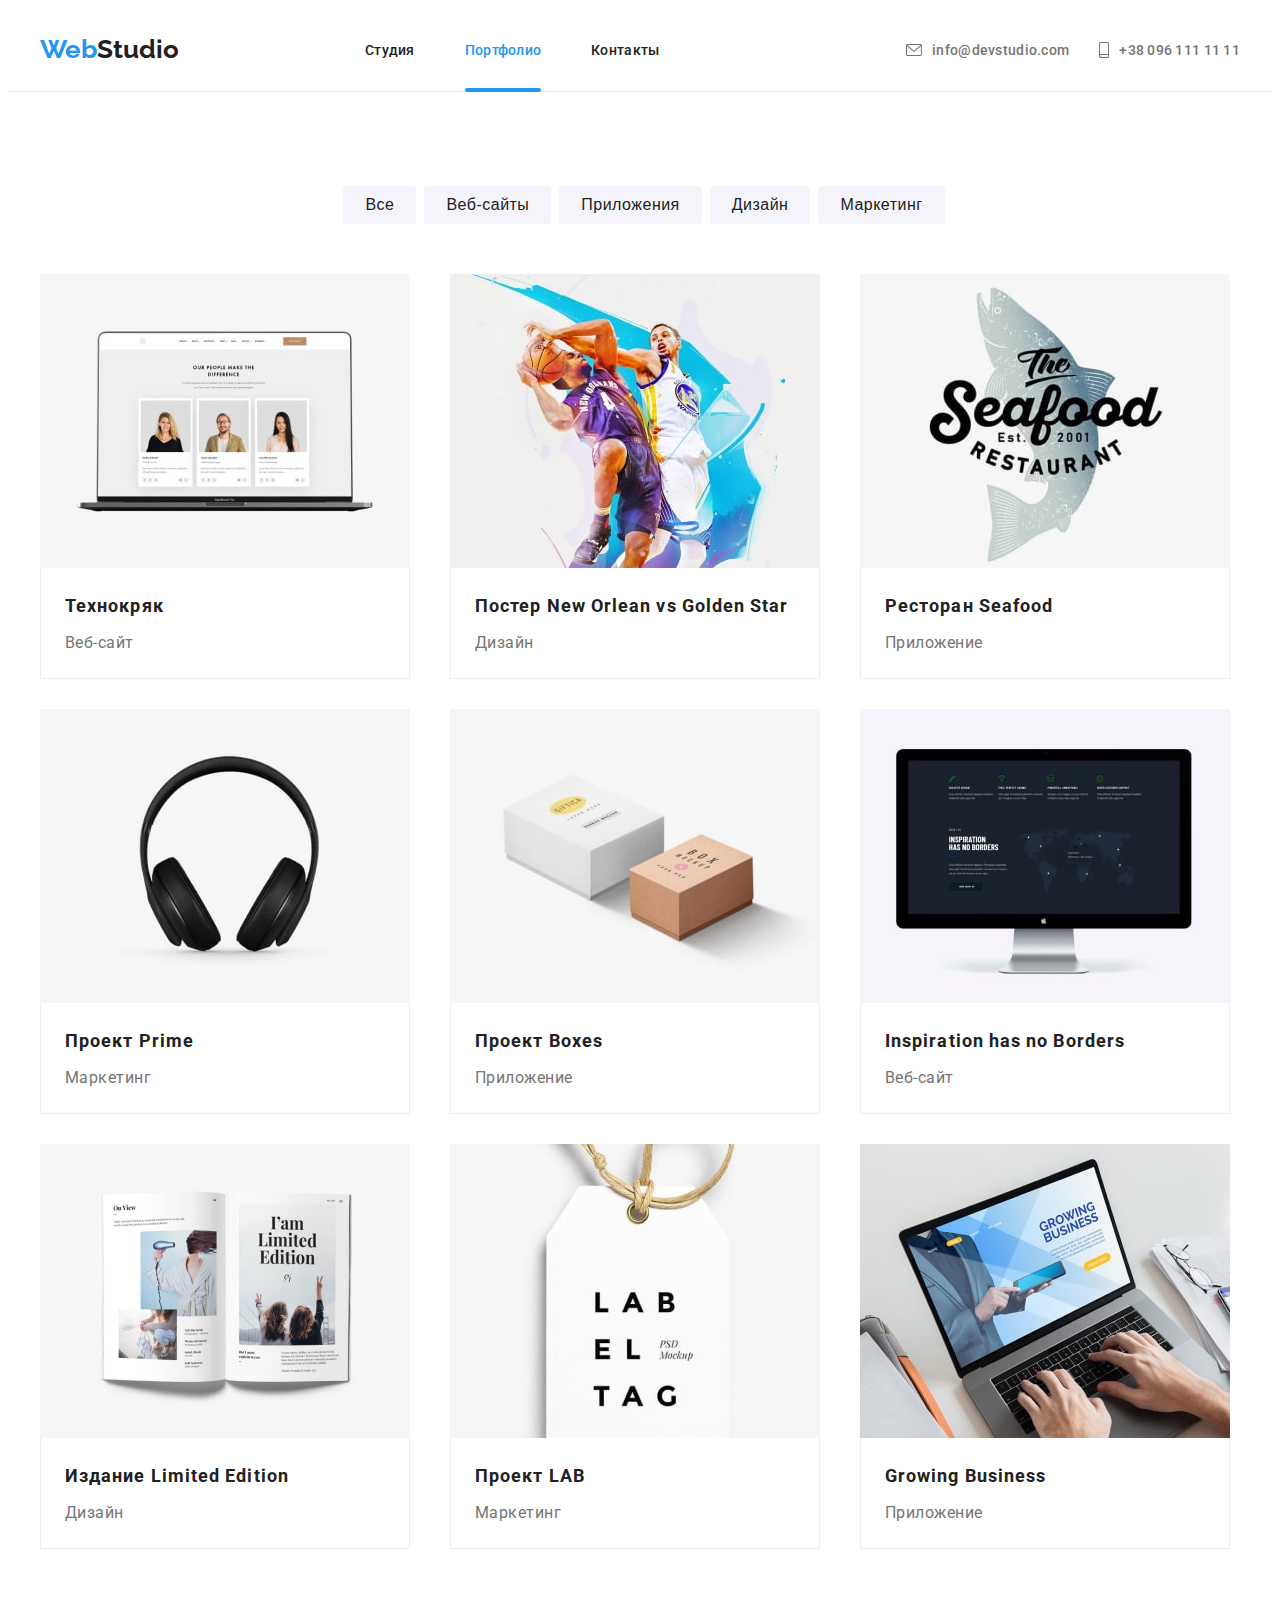
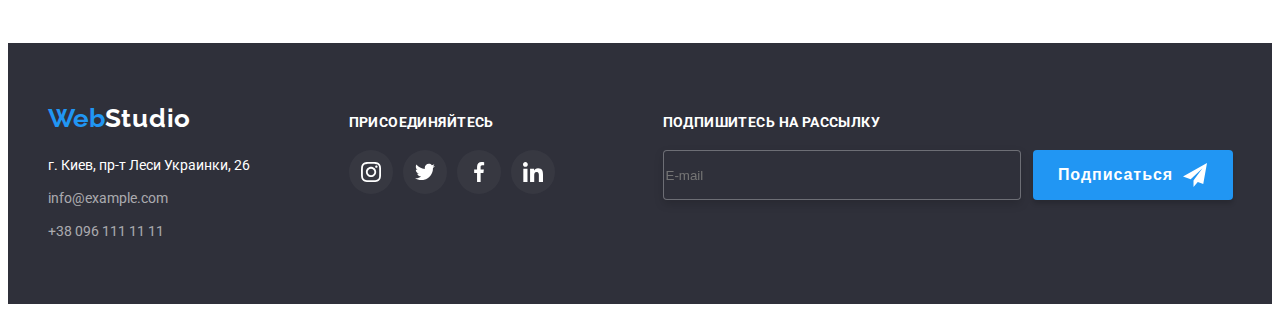
==== commit f41c23ca: "hw-8" ====
--- a/portfolio.html
+++ b/portfolio.html
@@ -14,7 +14,7 @@
     <header class="header">
       <div class="container header__container">
     
-        <a href="./index.html" class="logo ">Web<span class="logo__studio">Studio</span> </a>
+        <a href="./index.html" class="logo logo__header">Web<span class="logo__studio">Studio</span> </a>
         <button type="button" aria-label="open-mob-menu" class="mob-menu-btn" data-menu-button>
           <svg class="open-menu" width="40" height="40">
             <use href="./image/icons.svg#icon-menu_mob"></use>
@@ -98,9 +98,9 @@
                     <a href="" class="portfolio__link">
                       <div class="description">
                         <picture>
-                          <source srcset="./image/projects/project-1-desk-min.jpg 1x, ./image/projects/project-1-desk2x-min.jpg 2x" media="(min-width:1200px)">
-                          <source srcset="./image/projects/project-1-desk-min.jpg 1x, ./image/projects/project-1-desk2x-min.jpg 2x" media="(min-width:768px)">
-                          <source srcset="./image/projects/project-1-mob.jpg 1x, ./image/projects/project-1-mob2x.jpg 2x" media="(max-width:767px)">
+                          <source srcset="./image/projects/project-1-desk-min.jpg 1x, ./image/projects/project-1-desk2x-min.jpg 2x" media="(min-width:1200px)" type="image/jpeg">
+                          <source srcset="./image/projects/project-1-tab.jpg 1x, ./image/projects/project-1-tab-2x.jpg 2x" media="(min-width:768px)" type="image/jpeg">
+                          <source srcset="./image/projects/project-1-mob.jpg 1x, ./image/projects/project-1-mob2x.jpg 2x" media="(max-width:767px)" type="image/jpeg">
                           <img src="image/projects/project-1-mob.jpg" alt="веб-сайт" >
                         </picture> 
 
@@ -118,9 +118,9 @@
                     <a href="" class="portfolio__link">
                       <div class="description"> 
                         <picture>
-                          <source srcset="./image/projects/project-2-desk-min.jpg 1x, ./image/projects/project-2-desk2x-min.jpg 2x" media="(min-width:1200px)">
-                          <source srcset="./image/projects/project-2-tab-min.jpg 1x, ./image/projects/project-2-tab2x-min.jpg 2x," media="(min-width:768px)">
-                          <source srcset="./image/projects/project-2-mob.jpg 1x, ./image/projects/project-2-mob2x.jpg 2x" media="(max-width:767px)">
+                          <source srcset="./image/projects/project-2-desk-min.jpg 1x, ./image/projects/project-2-desk2x-min.jpg 2x" media="(min-width:1200px)" type="image/jpeg">
+                          <source srcset="./image/projects/project-2-tab-min.jpg 1x, ./image/projects/project-2-tab2x.jpeg 2x," media="(min-width:768px)" type="image/jpeg">
+                          <source srcset="./image/projects/project-2-mob.jpg 1x, ./image/projects/project-2-mob2x.jpg 2x" media="(max-width:767px)" type="image/jpeg">
                           <img src="image/projects/project-2-mob.jpg" alt="Постер"> 
                         </picture> 
                    
@@ -137,9 +137,9 @@
                       <div class="description"> 
                         <picture>
                           <source srcset="./image/projects/project-3-desk-min.jpg 1x, ./image/projects/project-3-desk2x-min.jpg 2x"
-                            media="(min-width:1200px)">
-                          <source srcset="./image/projects/project-3-tab.jpg 1x, ./image/projects/project-3-tab2x.jpg 2x"  media="(min-width:768px)">
-                          <source srcset="./image/projects/project-3-mob.jpg 1x, ./image/projects/project-3-mob2x.jpg 2x" media="(max-width:767px)">
+                            media="(min-width:1200px)" type="image/jpeg">
+                          <source srcset="./image/projects/project-3-tab.jpg 1x, ./image/projects/project-3-tab2x.jpg 2x"  media="(min-width:768px)" type="image/jpeg">
+                          <source srcset="./image/projects/project-3-mob.jpg 1x, ./image/projects/project-3-mob2x.jpg 2x" media="(max-width:767px)" type="image/jpeg">
                           <img src="image/projects/project-3-mob.jpg" alt="ресторан" >
                         </picture>
                         
@@ -157,9 +157,9 @@
                     <div class="description"> 
                       <picture>
                         <source srcset="./image/projects/project-4-desk-min.jpg 1x, ./image/projects/project-4-desk2x-min.jpg 2x"
-                          media="(min-width:1200px)">
-                          <source srcset="./image/projects/project-4-tab-min.jpg 1x, ./image/projects/project-4-tab2x.jpg 2x" media="(min-width:768px)">
-                          <source srcset="./image/projects/project-4-mob.jpg 1x, ./image/projects/project-4-mob2x.jpg 2x " media="(max-width:767px)" >
+                          media="(min-width:1200px)" type="image/jpeg">
+                          <source srcset="./image/projects/project-4-tab-min.jpg 1x, ./image/projects/project-4-tab2x.jpg 2x" media="(min-width:768px)" type="image/jpeg">
+                          <source srcset="./image/projects/project-4-mob.jpg 1x, ./image/projects/project-4-mob2x.jpg 2x " media="(max-width:767px)" type="image/jpeg">
                           <img src="image/projects/project-4-mob.jpg" alt="прайм" >
                       </picture> 
                     
@@ -176,9 +176,9 @@
                     <div class="description">
                       <picture>
                         <source srcset="./image/projects/project-5-desk-min.jpg 1x, ./image/projects/project-5-desk2x-min.jpg 2x"
-                          media="(min-width:1200px)">
-                          <source srcset="./image/projects/project-5-tab.jpg 1x, ./image/projects/project-5-tab2x.jpg 2x" media="(min-width:768px)">
-                          <source srcset="./image/projects/project-5-mob.jpg 1x, ./image/projects/project-5-mob2x.jpg 2x" media="(max-width:767px)" >
+                          media="(min-width:1200px)" type="image/jpeg">
+                          <source srcset="./image/projects/project-5-tab.jpg 1x, ./image/projects/project-5-tab2x.jpg 2x" media="(min-width:768px)" type="image/jpeg">
+                          <source srcset="./image/projects/project-5-mob.jpg 1x, ./image/projects/project-5-mob2x.jpg 2x" media="(max-width:767px)" type="image/jpeg">
                           <img src="image/projects/project-5-mob.jpg" alt="boxes" >
                       </picture>
                       
@@ -196,9 +196,9 @@
                       <div class="description"> 
                         <picture>
                           <source srcset="./image/projects/project-6-desk-min.jpg 1x, ./image/projects/project-6-desk2x-min.jpg 2x"
-                            media="(min-width:1200px)">
-                            <source srcset="./image/projects/project-6-tab.jpg 1x, ./image/projects/project-6-tab2x.jpg 2x" media="(min-width:768px)">
-                            <source srcset="./image/projects/project-6-mob.jpg 1x, ./image/projects/project-6-mob2x.jpg 2x" media="(max-width:767px)">
+                            media="(min-width:1200px)" type="image/jpeg">
+                            <source srcset="./image/projects/project-6-tab.jpg 1x, ./image/projects/project-6-tab2x.jpg 2x" media="(min-width:768px)" type="image/jpeg">
+                            <source srcset="./image/projects/project-6-mob.jpg 1x, ./image/projects/project-6-mob2x.jpg 2x" media="(max-width:767px)" type="image/jpeg">
                             <img src="image/projects/project-6-mob.jpg" alt="вдохновение не имеет границ" >
                         </picture>
                     
@@ -215,9 +215,9 @@
                       <div class="description"> 
                         <picture>
                           <source srcset="./image/projects/project-7-desk-min.jpg 1x, ./image/projects/project-7-desk2x-min.jpg 2x"
-                            media="(min-width:1200px)">
-                            <source srcset="./image/projects/project-7-tab.jpg 1x, ./image/projects/project-7-tab2x.jpg 2x" media="(min-width:768px)">
-                            <source srcset="./image/projects/project-7-mob.jpg 1x, ./image/projects/project-7-mob2x.jpg 2x" media="(max-width:767px)" >
+                            media="(min-width:1200px)" type="image/jpeg">
+                            <source srcset="./image/projects/project-7-tab.jpg 1x, ./image/projects/project-7-tab2x.jpg 2x" media="(min-width:768px)" type="image/jpeg">
+                            <source srcset="./image/projects/project-7-mob.jpg 1x, ./image/projects/project-7-mob2x.jpg 2x" media="(max-width:767px)" type="image/jpeg">
                             <img src="image/projects/project-7-mob.jpg" alt="дизайн книги" >
                         </picture>
                     
@@ -234,9 +234,9 @@
                     <div class="description"> 
                       <picture>
                         <source srcset="./image/projects/project-8-desk-min.jpg 1x, ./image/projects/project-8-desk2x-min.jpg 2x"
-                          media="(min-width:1200px)">
-                          <source srcset="./image/projects/project-8-tab.jpg 1x, ./image/projects/project-8-tab2x.jpg 2x" media="(min-width:768px)">
-                          <source srcset="./image/projects/project-8-mob.jpg 1x, ./image/projects/project-8-mob2x.jpg 2x" media="(max-width:767px)">
+                          media="(min-width:1200px)" type="image/jpeg">
+                          <source srcset="./image/projects/project-8-tab.jpg 1x, ./image/projects/project-8-tab2x.jpg 2x" media="(min-width:768px)" type="image/jpeg">
+                          <source srcset="./image/projects/project-8-mob.jpg 1x, ./image/projects/project-8-mob2x.jpg 2x" media="(max-width:767px)" type="image/jpeg">
                              <img src="image/projects/project-8-mob.jpg" alt="ярлык" >
                       </picture>
                  
@@ -252,9 +252,9 @@
                    <a href="" class="portfolio__link">
                     <div class="description"> 
                       <picture>
-                        <source srcset="./image/projects/project-9-desk-min.jpg 1x, ./image/projects/project-9-desk2x-min.jpg 2x" media="(min-width:1200px)">
-                        <source srcset="./image/projects/project-9-tab.jpg 1x, ./image/projects/project-9-tab2x.jpg 2x" media="(min-width:768px)">
-                        <source srcset="./image/projects/project-9-mob.jpg 1x, ./image/projects/project-9-mob2x.jpg 2x" media="(max-width:767px)">
+                        <source srcset="./image/projects/project-9-desk-min.jpg 1x, ./image/projects/project-9-desk2x-min.jpg 2x" media="(min-width:1200px)" type="image/jpeg">
+                        <source srcset="./image/projects/project-9-tab.jpg 1x, ./image/projects/project-9-tab2x.jpg 2x" media="(min-width:768px)" type="image/jpeg">
+                        <source srcset="./image/projects/project-9-mob.jpg 1x, ./image/projects/project-9-mob2x.jpg 2x" media="(max-width:767px)" type="image/jpeg">
                         <img src="image/projects/project-9-mob.jpg" alt="растущий бизнес" >
                       </picture>
                    
--- a/css/main.min.css
+++ b/css/main.min.css
@@ -1 +1 @@
-:root{--primary-text-color: #212121;--title-text-color: #757575;--accent-color: #2196F3;--primary-bg-color:#FFFFFF;--bg-color: #2F303A;--bg-color-item: #EEEEEE;--buttons-bg-color: #F5F4FA;--border-box: #eeeeee;--social-color: #AFB1B8;--icon-bg-color: #ffffff0a;--bg-description: rgba(33, 150, 243, 0.9);--work-box-color: rgba(47, 48, 58, 0.8);--time-distribution: 250ms cubic-bezier(0.4, 0, 0.2, 1);--bg-color-btn: #188CE8;--box-shadow: 0px 4px 4px rgba(0, 0, 0, 0.15)}body{font-family:"Roboto",sans-serif;background-color:var(--primary-bg-color)}p,h1,h2,h3,h4,h5,h6{margin:0}img{display:block;max-width:100%}ul{margin:0;padding-left:0;list-style:none}li{text-decoration:none}.section__title{font-weight:700;letter-spacing:.03em;color:var(--primary-text-color);margin-top:0;text-align:center}@media screen and (max-width: 1199px){.section__title{font-size:28px;line-height:1.18;margin-bottom:30px;margin-top:0px}}@media screen and (min-width: 1200px){.section__title{font-size:36px;line-height:1.17;margin-bottom:50px}}.section__title.section__title--hidden,.modal-checkbox__input.hidden{position:absolute;width:1px;height:1px;margin:-1px;border:0;padding:0;white-space:nowrap;clip-path:inset(100%);clip:rect(0 0 0 0);overflow:hidden}.hero__title{font-weight:900;letter-spacing:.06em;text-transform:uppercase;color:var(--primary-bg-color);margin:0 auto 30px auto}@media screen and (min-width: 480px){.hero__title{font-size:26px;line-height:1.62;width:360px}}@media screen and (min-width: 1200px){.hero__title{font-size:44px;line-height:1.36;width:696px;margin-bottom:50px}}.features__title{font-weight:700;font-size:14px;line-height:1.14;letter-spacing:.03em;text-transform:uppercase;color:var(--primary-text-color);margin-bottom:10px;align-items:center}@media screen and (max-width: 767px){.features__title{display:flex;justify-content:center}}@media screen and (min-width: 768px){.features__title{text-align:start}}@media screen and (max-width: 1199px){.section{padding-top:60px;padding-bottom:60px}}@media screen and (min-width: 1200px){.section{padding-top:94px;padding-bottom:94px}}.section--no-padding-top{padding-top:0}.section--other-background{background-color:var(--buttons-bg-color)}@media screen and (max-width: 1199px){.section--no-padding-top{display:none}}@media screen and (min-width: 1200px){.section--no-padding-top{padding-top:0}}.social{display:flex;justify-content:center}.social li+li{margin-left:10px}.social__link{display:flex;justify-content:center;width:44px;height:44px;border-radius:50%;align-items:center}.social__link--light{fill:var(--primary-bg-color);background-color:var(--icon-bg-color);transition:background-color var(--time-distribution)}.social__link--light:hover,.social__link--light:focus{background-color:var(--accent-color)}.social__link--dark{fill:var(--social-color);transition:fill var(--time-distribution),background-color var(--time-distribution)}.social__link--dark:hover,.social__link--dark:focus{background-color:#2196f3;fill:var(--primary-bg-color)}@media screen and (max-width: 767px){.social-footer{margin-top:60px;margin-bottom:60px}}.logo{font-family:"Raleway",sans-serif;font-weight:700;font-size:26px;line-height:1.19;color:var(--accent-color);text-decoration:none;cursor:default}@media screen and (min-width: 480px)and (max-width: 767px){.logo{display:flex;justify-content:center;align-items:center}}@media screen and (max-width: 1199px){.logo{font-size:24px}}.logo__studio{color:var(--primary-text-color)}.logo.footer__logo{display:block;margin-bottom:20px}.logo-studio--white{font-weight:700;font-size:26px;line-height:1.19;letter-spacing:.03em;color:var(--primary-bg-color)}@media screen and (min-width: 320px)and (max-width: 1199px){.logo-studio--white{font-size:24px}}.portfolio-buttons{margin:0 auto 50px;display:flex;flex-wrap:wrap;justify-content:flex-start;margin-bottom:40px}@media screen and (min-width: 768px){.portfolio-buttons{margin-bottom:30px;justify-content:center}}@media screen and (min-width: 1200px){.portfolio-buttons{margin-bottom:50px}}.portfolio-button{background:var(--buttons-bg-color);color:var(--primary-text-color);font-weight:500;font-size:16px;line-height:1.63;letter-spacing:.03em;cursor:pointer;text-align:center;padding:6px 22px;border-radius:4px;border:none;transition:color var(--time-distribution),background-color var(--time-distribution),box-shadow var(--time-distribution)}.portfolio-button:hover,.portfolio-button:focus{color:var(--primary-bg-color);background-color:var(--accent-color);box-shadow:0px 3px 1px rgba(0,0,0,.1),0px 1px 2px rgba(0,0,0,.08),0px 2px 2px rgba(0,0,0,.12)}.button-item{margin-left:8px}@media screen and (max-width: 767px){.button-item:nth-child(-n+3){margin-bottom:15px}}@media screen and (min-width: 768px){.button-item{margin-bottom:0px}}.hero__button{font-family:"Roboto",sans-serif;font-weight:700;font-size:16px;line-height:1.88;align-items:center;text-align:center;letter-spacing:.06em;color:var(--primary-bg-color);background-color:var(--accent-color);border:rgba(0,0,0,0);border-radius:4px;padding:10px 32px;cursor:pointer}.container{padding:0 15px;margin:0 auto}@media screen and (min-width: 480px){.container{width:480px}}@media screen and (min-width: 768px){.container{width:768px}}@media screen and (min-width: 1200px){.container{width:1200px}}.header{background-color:var(--primary-bg-color);border-bottom:1px solid var(--border-box)}@media screen and (max-width: 479px){.header{display:flex;align-items:center;justify-content:space-between;width:100%;height:60px}}@media screen and (min-width: 480px)and (max-width: 767px){.header{display:flex;justify-content:space-between;width:100%;height:60px}}@media screen and (min-width: 768px){.header{display:flex;align-items:center}}@media screen and (min-width: 1200px){.header{display:flex;align-items:center}}.container.header__container{display:flex;align-items:center}.site-nav{align-items:center;display:flex}@media screen and (max-width: 479px){.site-nav{display:none}}@media screen and (min-width: 480px)and (max-width: 767px){.site-nav{display:none}}@media screen and (min-width: 768px){.site-nav{margin-left:88px}}@media screen and (min-width: 1200px){.site-nav{margin-left:93px}}.site-nav__list,.contacts{display:flex;margin:0}@media screen and (min-width: 768px){.site-nav__list{display:flex}}@media screen and (min-width: 1200px){.site-nav__list{display:flex;margin-left:93px;padding-top:32px;padding-bottom:32px}}.contacts{display:flex}@media screen and (min-width: 320px)and (max-width: 479px){.contacts{display:none}}@media screen and (min-width: 480px)and (max-width: 767px){.contacts{display:none}}@media screen and (min-width: 768px)and (max-width: 1199px){.contacts{display:flex;flex-direction:column;margin-left:65px}}@media screen and (min-width: 1200px){.contacts{display:flex;align-items:center;margin-left:auto}}.site-nav__list li+li{margin-left:50px}.site-nav__link{font-family:"Roboto";font-style:normal;font-weight:500;font-size:14px;line-height:1.14;letter-spacing:.02em;color:var(--primary-text-color);text-decoration:none;transition:color var(--time-distribution)}.site-nav__link:hover,.site-nav__link:focus{color:var(--accent-color)}.site-nav__link.site-nav__link--current{position:relative;padding-top:32px;padding-bottom:32px;font-weight:500;font-size:14px;line-height:1.14;letter-spacing:.02em;color:var(--accent-color);text-decoration:none}.site-nav__link.site-nav__link--current::after{content:"";position:absolute;left:0;bottom:-2px;width:100%;height:4px;border-radius:2px;display:block;background-color:var(--accent-color);opacity:1}.contacts__link{font-style:normal;font-weight:500;letter-spacing:.02em;color:var(--title-text-color);text-decoration:none;display:flex;transition:color var(--time-distribution);align-items:center}.contacts__link:hover,.contacts__link:focus{color:var(--accent-color)}.contacts__link:hover .contact__icon,.contacts__link:focus .contact__icon{fill:var(--accent-color)}@media screen and (max-width: 479px){.contacts__link{display:none}}@media screen and (min-width: 768px)and (max-width: 1199px){.contacts__link{font-size:12px;line-height:1.17}}@media screen and (min-width: 1200px){.contacts__link{font-size:14px}}@media screen and (min-width: 768px)and (max-width: 1199px){.contacts__item:not(:first-child){margin-top:10px}}@media screen and (min-width: 1200px){.contacts__item:not(:first-child){margin-left:30px}}.contacts{margin-left:auto}@media screen and (min-width: 320px)and (max-width: 479px){.contacts{display:none}}@media screen and (min-width: 768px)and (max-width: 1199px){.contacts{margin-top:21px;margin-bottom:21px}}.envelope{fill:var(--title-text-color);transition:fill var(--time-distribution)}@media screen and (max-width: 479px){.envelope{display:none}}@media screen and (min-width: 768px)and (max-width: 1199px){.envelope{width:14px;height:10px;margin-right:8px}}@media screen and (min-width: 1200px){.envelope{margin-right:10px;width:16px;height:12px}}.smartphone{fill:var(--title-text-color);transition:fill var(--time-distribution)}@media screen and (max-width: 479px){.smartphone{display:none}}@media screen and (min-width: 768px)and (max-width: 1199px){.smartphone{width:10px;height:14px;margin-right:8px}}@media screen and (min-width: 1200px){.smartphone{margin-right:10px;width:10px;height:16px}}.hero.container{display:flex;padding:0;max-width:100%}.hero{text-align:center;color:var(--primary-bg-color);padding:90px 30px;margin-left:auto;margin-right:auto;background-image:linear-gradient(to right, rgba(47, 48, 58, 0.4), rgba(47, 48, 58, 0.4)),url(../image/hero-mob-min.jpg);background-color:var(--bg-color);background-repeat:no-repeat;background-position:center;background-size:cover}@media(min-device-pixel-ratio: 2),(min-resolution: 192dpi),(min-resolution: 2dppx){.hero{background-image:linear-gradient(to right, rgba(47, 48, 58, 0.4), rgba(47, 48, 58, 0.4)),url(../image/hero-mob-2x.jpg)}}@media screen and (min-width: 480px){.hero{padding:118px auto}}@media screen and (min-width: 768px){.hero{padding:118px auto;background-image:linear-gradient(to right, rgba(47, 48, 58, 0.4), rgba(47, 48, 58, 0.4)),url(../image/hero-tab-min.jpg);background-image:linear-gradient(to right, rgba(47, 48, 58, 0.4), rgba(47, 48, 58, 0.4)),url(../image/hero-tab-2x.jpg)}}@media screen and (min-width: 1200px){.hero{padding-top:200px;padding-bottom:200px;background-image:linear-gradient(to right, rgba(47, 48, 58, 0.4), rgba(47, 48, 58, 0.4)),url(../image/hero-desk.jpg);background-image:linear-gradient(to right, rgba(47, 48, 58, 0.4), rgba(47, 48, 58, 0.4)),url(../image/hero-desk-2x.jpg)}}.features{display:flex;flex-wrap:wrap;padding-left:0}@media screen and (min-width: 480px){.features{display:block}}@media screen and (min-width: 768px){.features{margin:-15px;display:flex;flex-wrap:wrap}}@media screen and (max-width: 767px){.features__item:not(:last-child){margin-bottom:30px}}@media screen and (min-width: 768px){.features__item{width:calc((100% - 60px)/2);margin:15px}}@media screen and (min-width: 1200px){.features__item{width:calc((100% - 120px)/4)}}.features__text{font-weight:400;font-size:14px;line-height:1.71;letter-spacing:.03em;display:flex;color:var(--title-text-color)}.features__box{background-color:var(--buttons-bg-color);display:flex;justify-content:center;align-items:center;width:100%;height:120px;margin-bottom:30px}.work{display:flex}.work__list:not(:first-child){margin-left:30px}.work__box{position:relative}.work__text{position:absolute;bottom:0;width:100%;height:70px;display:flex;justify-content:center;align-items:center;font-weight:700;font-size:14px;line-height:1,14;letter-spacing:.03em;text-transform:uppercase;color:var(--primary-bg-color);background-color:var(--work-box-color)}.team{padding-left:0;margin-top:0}@media screen and (min-width: 480px){.team{display:block}}@media screen and (min-width: 768px){.team{display:flex;flex-wrap:wrap;margin:-15px}}.team__item{background-color:var(--primary-bg-color);box-shadow:0px 1px 3px rgba(0,0,0,.2),0px 1px 1px rgba(0,0,0,.1411764706),0px 2px 1px rgba(0,0,0,.1215686275);border-radius:0px 0px 4px 4px}@media screen and (max-width: 767px){.team__item:not(:last-child){margin-bottom:30px}}@media screen and (min-width: 768px){.team__item{margin:15px;width:calc(50% - 30px)}}@media screen and (min-width: 1200px){.team__item{width:calc(25% - 30px)}}.team__box{padding-top:30px;padding-bottom:30px}.team__title{font-weight:500;font-size:16px;line-height:1.19;letter-spacing:.03em;color:var(--primary-text-color);margin-bottom:10px;margin-top:0;text-align:center}.team__text{font-weight:400;font-size:16px;line-height:1.19;letter-spacing:.03em;color:var(--title-text-color);text-align:center;margin-bottom:16px}.clients{display:flex;flex-wrap:wrap;justify-content:center;text-align:center}@media screen and (max-width: 767px){.clients__item{width:calc((100% - 60px)/2)}.clients__item:nth-last-of-type(n + 3){margin-bottom:30px}.clients__item:nth-child(2n+1){margin-right:30px}}@media screen and (min-width: 768px)and (max-width: 1199px){.clients__item{width:calc((100% - 90px)/3);margin-right:30px}.clients__item:nth-child(3n){margin-right:-30px}.clients__item:nth-child(-n+3){margin-bottom:30px}}@media screen and (min-width: 1200px){.clients__item{width:calc((100% - 180px)/6)}.clients__item:not(:last-child){margin-right:30px}}.clients__link{display:flex;justify-content:center;align-items:center;height:92px;border:1px solid var(--social-color);border-radius:4px;fill:var(--social-color);transition:fill var(--time-distribution),border var(--time-distribution)}.clients__link:hover,.clients__link:focus{border:1px solid var(--accent-color);fill:var(--accent-color)}.footer{background:var(--bg-color);padding-top:60px;padding-bottom:60px}@media screen and (min-width: 768px){.footer__box{margin-right:165px}}@media screen and (min-width: 1200px){.footer__box{text-align:start;margin-right:70px;margin-left:auto}}.footer__container.container{text-align:center}@media screen and (min-width: 768px){.footer__container.container{display:flex;justify-content:space-around;flex-wrap:wrap;flex-direction:row;text-align:center}}@media screen and (min-width: 1200px){.footer__container.container{display:flex;align-items:baseline;text-align:start}}.adress__location{font-style:normal;font-size:14px;line-height:1.71;color:var(--primary-bg-color);text-decoration:none;cursor:default;transition:color var(--time-distribution)}.adress__location:hover,.adress__location:focus{color:var(--accent-color)}.adress{padding-left:0}@media screen and (min-width: 1200px){.adress{min-width:231px}}.adress li+li{margin-top:9px}.adress__link{font-style:normal;font-size:14px;line-height:1.71;color:rgba(255,255,255,.6);text-decoration:none;cursor:default;transition:color var(--time-distribution)}.adress__link:hover,.adress__link:focus{color:var(--accent-color)}.footer__title{font-family:"Roboto";font-style:normal;font-weight:700;font-size:14px;line-height:16px;letter-spacing:.03em;text-transform:uppercase;color:var(--primary-bg-color);margin-bottom:20px}@media screen and (min-width: 1200px){.footer__title{text-align:start}}.subscribe__input{height:50px;outline:none;border:1px solid rgba(255,255,255,.3);box-sizing:border-box;filter:drop-shadow(0px 4px 4px rgba(0, 0, 0, 0.15));border-radius:4px;background:var(--bg-color);color:var(--primary-bg-color);width:100%;margin-bottom:20px}@media screen and (min-width: 1200px){.subscribe__input{display:flex;width:358px}}.subscribe__btn{display:inline-flex;align-items:center;justify-content:center;text-align:center;width:200px;height:50px;background-color:var(--accent-color);box-shadow:var(--box-shadow);border:rgba(0,0,0,0);border-radius:4px;font-weight:700;font-size:16px;line-height:1.88;letter-spacing:.06em;color:var(--primary-bg-color);cursor:pointer}@media screen and (min-width: 1200px){.subscribe__btn{margin-left:12px}}.subscribe__icon{margin-left:10px}.subscribe-field{max-width:450px}@media screen and (min-width: 1200px){.subscribe-field{display:inline-flex;min-width:570px}}.footer-form{align-items:flex-start}@media screen and (min-width: 768px){.footer-top{display:flex;justify-content:space-around;margin-bottom:60px}}@media screen and (min-width: 1200px){.footer-top{display:flex;align-items:baseline;margin-bottom:0;margin-right:93px}}.backdrop{position:fixed;top:0;left:0;width:100%;height:100%;background-color:rgba(0,0,0,.2);transition:opacity 250ms,visibility 250ms}.backdrop.is-hidden{opacity:0;visibility:hidden;pointer-events:none}.backdrop.is-hidden.modal{transform:scale(0.5)}.modal{position:absolute;top:50%;left:50%;transform:translate(-50%, -50%);width:100%;height:100%;background-color:var(--primary-bg-color);padding:40px}@media screen and (max-width: 1199px){.modal{height:609px;max-width:450px}}@media screen and (min-width: 1200px){.modal{height:581px;width:528px}}.modal__button{position:absolute;right:8px;top:8px;width:30px;height:30px;border-radius:50%;display:flex;justify-content:center;align-items:center;border:1px solid rgba(0,0,0,.1);background-color:var(--primary-bg-color);cursor:pointer}.modal__title{font-weight:700;font-size:20px;text-align:center;letter-spacing:.03em;margin-bottom:12px}@media screen and (min-width: 320px)and (max-width: 1199px){.modal__title{line-height:1.5}}@media screen and (min-width: 1200px){.modal__title{line-height:1.15}}.modal-box__input{width:100%;height:40px;border:1px solid rgba(33,33,33,.2);box-sizing:border-box;border-radius:4px;padding-left:42px;color:var(--primary-text-color);transition:border var(--time-distribution)}.modal-box__input:focus{outline:none;border:1px solid var(--accent-color)}.modal-box__input:focus~.modal__svg{fill:var(--accent-color)}.modal-box{position:relative;margin-bottom:10px}.modal__label{display:block;font-weight:400;font-size:12px;line-height:1.17;letter-spacing:.01em;color:var(--title-text-color);margin-bottom:4px}.modal__svg{position:absolute;left:12px;top:11px;fill:var(--primary-text-color)}.modal__textarea{width:100%;height:120px;border:1px solid rgba(33,33,33,.2);box-sizing:border-box;border-radius:4px;padding:12px 16px;margin-bottom:20px;font-weight:400;font-size:14px;line-height:16px;letter-spacing:.01em;resize:none}.modal__textarea:focus{outline:none;border:1px solid var(--accent-color)}.modal-checkbox__label{font-weight:400;letter-spacing:.03em;color:var(--title-text-color);display:flex;justify-content:center;align-items:center}.modal-checkbox__label::before{content:"";width:16px;height:15px;border:2px solid #000;border-radius:3px;margin-right:7px}@media screen and (min-width: 320px)and (max-width: 1199px){.modal-checkbox__label{font-size:12px;line-height:1.17}}@media screen and (min-width: 1200px){.modal-checkbox__label{font-size:14px;line-height:2}}.modal-checkbox__input:checked+.modal-checkbox__label::before{background-color:var(--accent-color);border:none;background-image:url(../image/check.svg);background-repeat:no-repeat;background-position:center}.modal-checkbox__policy{margin-left:5px;cursor:default}.modal-checkbox__btn{display:block;margin-left:auto;margin-right:auto;margin-top:30px;bottom:40px;width:200px;height:50px;background-color:var(--bg-color-btn);box-shadow:var(--box-shadow);border:rgba(0,0,0,0);border-radius:4px;font-weight:700;font-size:16px;line-height:1.88;letter-spacing:.06em;color:var(--primary-bg-color);transition:var(--time-distribution);cursor:pointer}.modal-checkbox--margin{margin-bottom:30px}.mob-menu-btn{display:block;margin-left:auto;margin-right:15px;border:none;background-color:rgba(0,0,0,0)}@media screen and (min-width: 768px){.mob-menu-btn{display:none}}.mob-menu-close-btn{display:block;margin-left:auto;margin-right:15px;margin-bottom:10px;border:none;background-color:rgba(0,0,0,0)}.mob-menu-close-btn:hover,.mob-menu-close-btn:focus{fill:#2196f3}.mob-menu{position:fixed;z-index:1;top:0;left:0;background-color:var(--primary-bg-color);width:100vw;height:100vh;padding-top:10px;padding-bottom:48px;padding-left:40px}.mob-menu .container{display:flex;flex-direction:column;height:100%;justify-content:space-between}.mob-menu.is-hidden{opacity:0;visibility:hidden;pointer-events:none}.menu-list{list-style:none}.menu-list:hover,.menu-list:focus{fill:#2196f3}.menu-link{font-weight:500;font-size:40px;line-height:1.18;letter-spacing:.02em;color:#212121;text-decoration:none}.menu-link:hover,.menu-link:focus{color:var(--accent-color)}.menu-item:not(:last-child){margin-bottom:32px}.mob-contacts__link{font-weight:500;font-size:24px;line-height:28px;letter-spacing:.02em;color:#757575;text-decoration:none}.mob-contacts__link:hover,.mob-contacts__link:focus{color:var(--accent-color)}.mob-contacts__link.mob-contacts__link--phone{font-weight:500;font-size:34px;line-height:1.77;letter-spacing:.02em;color:#757575}.mob-contacts__link.mob-contacts__link--phone:hover,.mob-contacts__link.mob-contacts__link--phone:focus{color:var(--accent-color)}.mob-contacts{margin-bottom:64px}.mob-contacts__item:not(:last-child){margin-bottom:32px}.mob-soc__item{display:inline-flex}.mob-soc__item:not(:first-child){margin-left:10px}.mob-soc__item:not(:last-child){border-right:1px solid rgba(33,33,33,.2);padding-right:10px}.mob-soc{display:flex}.mob-soc__link{display:flex;font-weight:500;font-size:18px;line-height:1.22;letter-spacing:.02em;text-decoration:none;color:#2196f3}.line{height:22px;border:1px solid rgba(33,33,33,.2)}.no-scroll{overflow:hidden}@media screen and (min-width: 768px){.portfolio{display:flex;flex-wrap:wrap;padding:0}}.portfolio__link{text-decoration:none;cursor:pointer}@media screen and (max-width: 767px){.portfolio__item:not(:last-child){margin-bottom:30px}}@media screen and (min-width: 768px)and (max-width: 1199px){.portfolio__item{display:flex;flex-wrap:wrap}.portfolio__item:not(:nth-of-type(2n)){margin-right:30px}.portfolio__item:not(:nth-last-child(-n+2)){margin-bottom:30px}}@media screen and (min-width: 1200px){.portfolio__item{display:flex;flex-wrap:wrap}.portfolio__item:not(:nth-of-type(3n)){margin-right:30px}.portfolio__item:not(:nth-last-child(-n+3)){margin-bottom:30px}}.project{padding:20px 24px;border-bottom:1px solid var(--border-box);border-right:1px solid var(--border-box);border-left:1px solid var(--border-box);flex-grow:1}.project__title{font-weight:700;font-size:18px;line-height:2;letter-spacing:.06em;color:var(--primary-text-color);margin-bottom:4px}.project__text{font-weight:400;font-size:16px;line-height:1.88;letter-spacing:.03em;color:var(--title-text-color)}.portfolio__item{transition:box-shadow var(--time-distribution)}.portfolio__item:hover{box-shadow:0px 1px 1px rgba(0,0,0,.12),0px 4px 4px rgba(0,0,0,.06),1px 4px 6px rgba(0,0,0,.16)}.description{position:relative;overflow:hidden}.description::before{content:"";position:absolute;width:100%;height:100%;transform:translateY(100%);transition:transform var(--time-distribution);background-color:var(--bg-description)}.portfolio__link:hover .description::before,.portfolio__link:focus .description::before{transform:translateY(0)}.description__text{position:absolute;top:50%;left:50%;transform:translate(-50%, 100%);transition:transform var(--time-distribution);width:322px;font-size:18px;line-height:1.56em;color:var(--primary-bg-color)}@media screen and (min-width: 768px){.description__text{width:306px}}.portfolio__link:hover .description__text,.portfolio__link:focus .description__text{transform:translate(-50%, -50%)}/*# sourceMappingURL=main.min.css.map */+:root{--primary-text-color: #212121;--title-text-color: #757575;--accent-color: #2196F3;--primary-bg-color:#FFFFFF;--bg-color: #2F303A;--bg-color-item: #EEEEEE;--buttons-bg-color: #F5F4FA;--border-box: #eeeeee;--social-color: #AFB1B8;--icon-bg-color: #ffffff0a;--bg-description: rgba(33, 150, 243, 0.9);--work-box-color: rgba(47, 48, 58, 0.8);--time-distribution: 250ms cubic-bezier(0.4, 0, 0.2, 1);--bg-color-btn: #188CE8;--box-shadow: 0px 4px 4px rgba(0, 0, 0, 0.15)}body{font-family:"Roboto",sans-serif;background-color:var(--primary-bg-color)}p,h1,h2,h3,h4,h5,h6{margin:0}img{display:block;max-width:100%}ul{margin:0;padding-left:0;list-style:none}li{text-decoration:none}.section__title{font-weight:700;letter-spacing:.03em;color:var(--primary-text-color);margin-top:0;text-align:center}@media screen and (max-width: 1199px){.section__title{font-size:28px;line-height:1.18;margin-bottom:30px;margin-top:0px}}@media screen and (min-width: 1200px){.section__title{font-size:36px;line-height:1.17;margin-bottom:50px}}.section__title.section__title--hidden,.modal-checkbox__input.hidden{position:absolute;width:1px;height:1px;margin:-1px;border:0;padding:0;white-space:nowrap;clip-path:inset(100%);clip:rect(0 0 0 0);overflow:hidden}.hero__title{font-weight:900;letter-spacing:.06em;text-transform:uppercase;color:var(--primary-bg-color);margin:0 auto 30px auto}@media screen and (min-width: 480px){.hero__title{font-size:26px;line-height:1.62;width:360px}}@media screen and (min-width: 1200px){.hero__title{font-size:44px;line-height:1.36;width:696px;margin-bottom:50px}}.features__title{font-weight:700;font-size:14px;line-height:1.14;letter-spacing:.03em;text-transform:uppercase;color:var(--primary-text-color);margin-bottom:10px;align-items:center}@media screen and (max-width: 767px){.features__title{display:flex;justify-content:center}}@media screen and (min-width: 768px){.features__title{text-align:start}}@media screen and (max-width: 1199px){.section{padding-top:60px;padding-bottom:60px}}@media screen and (min-width: 1200px){.section{padding-top:94px;padding-bottom:94px}}.section--no-padding-top{padding-top:0}.section--other-background{background-color:var(--buttons-bg-color)}@media screen and (max-width: 1199px){.section--no-padding-top{display:none}}@media screen and (min-width: 1200px){.section--no-padding-top{padding-top:0}}.social{display:flex;justify-content:center}.social li+li{margin-left:10px}.social__link{display:flex;justify-content:center;width:44px;height:44px;border-radius:50%;align-items:center}.social__link--light{fill:var(--primary-bg-color);background-color:var(--icon-bg-color);transition:background-color var(--time-distribution)}.social__link--light:hover,.social__link--light:focus{background-color:var(--accent-color)}.social__link--dark{fill:var(--social-color);transition:fill var(--time-distribution),background-color var(--time-distribution)}.social__link--dark:hover,.social__link--dark:focus{background-color:#2196f3;fill:var(--primary-bg-color)}@media screen and (max-width: 767px){.social-footer{margin-top:60px;margin-bottom:60px}}.logo{font-family:"Raleway",sans-serif;font-weight:700;font-size:26px;line-height:1.19;color:var(--accent-color);text-decoration:none;cursor:default}@media screen and (max-width: 767px){.logo{display:flex;justify-content:center;align-items:center}}@media screen and (min-width: 768px)and (max-width: 1199px){.logo{font-size:24px;padding-top:26px;padding-bottom:26px}}.logo.logo__header{padding-top:16px;padding-bottom:16px}@media screen and (min-width: 768px)and (max-width: 1199px){.logo.logo__header{padding-top:26px;padding-bottom:26px}}.logo__studio{color:var(--primary-text-color)}.logo.footer__logo{display:block;margin-bottom:20px}.logo-studio--white{font-weight:700;font-size:26px;line-height:1.19;letter-spacing:.03em;color:var(--primary-bg-color)}@media screen and (max-width: 1199px){.logo-studio--white{font-size:24px}}.portfolio-buttons{margin:0 auto 50px;display:flex;flex-wrap:wrap;justify-content:flex-start;margin-bottom:40px}@media screen and (min-width: 768px){.portfolio-buttons{margin-bottom:30px;justify-content:center}}@media screen and (min-width: 1200px){.portfolio-buttons{margin-bottom:50px}}.portfolio-button{background:var(--buttons-bg-color);color:var(--primary-text-color);font-weight:500;font-size:16px;line-height:1.63;letter-spacing:.03em;cursor:pointer;text-align:center;padding:6px 22px;border-radius:4px;border:none;transition:color var(--time-distribution),background-color var(--time-distribution),box-shadow var(--time-distribution)}.portfolio-button:hover,.portfolio-button:focus{color:var(--primary-bg-color);background-color:var(--accent-color);box-shadow:0px 3px 1px rgba(0,0,0,.1),0px 1px 2px rgba(0,0,0,.08),0px 2px 2px rgba(0,0,0,.12)}.button-item{margin-left:8px}@media screen and (max-width: 767px){.button-item:nth-child(-n+3){margin-bottom:15px}}@media screen and (min-width: 768px){.button-item{margin-bottom:0px}}.hero__button{font-family:"Roboto",sans-serif;font-weight:700;font-size:16px;line-height:1.88;align-items:center;text-align:center;letter-spacing:.06em;color:var(--primary-bg-color);background-color:var(--accent-color);border:rgba(0,0,0,0);border-radius:4px;padding:10px 32px;cursor:pointer}.container{padding:0 15px;margin:0 auto}@media screen and (min-width: 480px){.container{width:480px}}@media screen and (min-width: 768px){.container{width:768px}}@media screen and (min-width: 1200px){.container{width:1200px}}.header{background-color:var(--primary-bg-color);border-bottom:1px solid var(--border-box)}@media screen and (max-width: 479px){.header{align-items:center;justify-content:space-between;width:100%;height:60px}}@media screen and (min-width: 480px)and (max-width: 767px){.header{display:flex;justify-content:space-between;width:100%;height:60px}}@media screen and (min-width: 768px){.header{display:flex;align-items:center}}@media screen and (min-width: 1200px){.header{display:flex;align-items:center}}.container.header__container{display:flex;align-items:center}.site-nav{align-items:center;display:flex}@media screen and (max-width: 479px){.site-nav{display:none}}@media screen and (min-width: 480px)and (max-width: 767px){.site-nav{display:none}}@media screen and (min-width: 768px){.site-nav{margin-left:88px}}@media screen and (min-width: 1200px){.site-nav{margin-left:93px}}.site-nav__list,.contacts{display:flex;margin:0}@media screen and (min-width: 768px){.site-nav__list{display:flex}}@media screen and (min-width: 1200px){.site-nav__list{display:flex;margin-left:93px;padding-top:32px;padding-bottom:32px}}.contacts{display:flex}@media screen and (max-width: 479px){.contacts{display:none}}@media screen and (min-width: 480px)and (max-width: 767px){.contacts{display:none}}@media screen and (min-width: 768px)and (max-width: 1199px){.contacts{display:flex;flex-direction:column;margin-left:65px}}@media screen and (min-width: 1200px){.contacts{display:flex;align-items:center;margin-left:auto}}.site-nav__list li+li{margin-left:50px}.site-nav__link{font-family:"Roboto";font-style:normal;font-weight:500;font-size:14px;line-height:1.14;letter-spacing:.02em;color:var(--primary-text-color);text-decoration:none;transition:color var(--time-distribution)}.site-nav__link:hover,.site-nav__link:focus{color:var(--accent-color)}.site-nav__link.site-nav__link--current{position:relative;padding-top:32px;padding-bottom:32px;font-weight:500;font-size:14px;line-height:1.14;letter-spacing:.02em;color:var(--accent-color);text-decoration:none}.site-nav__link.site-nav__link--current::after{content:"";position:absolute;left:0;bottom:-2px;width:100%;height:4px;border-radius:2px;display:block;background-color:var(--accent-color);opacity:1}.contacts__link{font-style:normal;font-weight:500;letter-spacing:.02em;color:var(--title-text-color);text-decoration:none;display:flex;transition:color var(--time-distribution);align-items:center}.contacts__link:hover,.contacts__link:focus{color:var(--accent-color)}.contacts__link:hover .contact__icon,.contacts__link:focus .contact__icon{fill:var(--accent-color)}@media screen and (max-width: 479px){.contacts__link{display:none}}@media screen and (min-width: 768px)and (max-width: 1199px){.contacts__link{font-size:12px;line-height:1.17}}@media screen and (min-width: 1200px){.contacts__link{font-size:14px}}@media screen and (min-width: 768px)and (max-width: 1199px){.contacts__item:not(:first-child){margin-top:10px}}@media screen and (min-width: 1200px){.contacts__item:not(:first-child){margin-left:30px}}.contacts{margin-left:auto}@media screen and (min-width: 320px)and (max-width: 479px){.contacts{display:none}}@media screen and (min-width: 768px)and (max-width: 1199px){.contacts{margin-top:21px;margin-bottom:21px}}.envelope{fill:var(--title-text-color);transition:fill var(--time-distribution)}@media screen and (max-width: 479px){.envelope{display:none}}@media screen and (min-width: 768px)and (max-width: 1199px){.envelope{width:14px;height:10px;margin-right:8px}}@media screen and (min-width: 1200px){.envelope{margin-right:10px;width:16px;height:12px}}.smartphone{fill:var(--title-text-color);transition:fill var(--time-distribution)}@media screen and (max-width: 479px){.smartphone{display:none}}@media screen and (min-width: 768px)and (max-width: 1199px){.smartphone{width:10px;height:14px;margin-right:8px}}@media screen and (min-width: 1200px){.smartphone{margin-right:10px;width:10px;height:16px}}.hero.container{display:flex;padding:0;max-width:100%}.hero{text-align:center;color:var(--primary-bg-color);padding:90px 30px;margin-left:auto;margin-right:auto;background-image:linear-gradient(to right, rgba(47, 48, 58, 0.4), rgba(47, 48, 58, 0.4)),url(../image/hero-mob-min.jpg);background-color:var(--bg-color);background-repeat:no-repeat;background-position:center;background-size:cover}@media(min-device-pixel-ratio: 2),(min-resolution: 192dpi),(min-resolution: 2dppx){.hero{background-image:linear-gradient(to right, rgba(47, 48, 58, 0.4), rgba(47, 48, 58, 0.4)),url(../image/hero-mob-2x.jpg)}}@media screen and (min-width: 480px){.hero{padding:118px auto}}@media screen and (min-width: 768px){.hero{padding:118px auto;background-image:linear-gradient(to right, rgba(47, 48, 58, 0.4), rgba(47, 48, 58, 0.4)),url(../image/hero-tab-min.jpg);background-image:linear-gradient(to right, rgba(47, 48, 58, 0.4), rgba(47, 48, 58, 0.4)),url(../image/hero-tab-2x.jpg)}}@media screen and (min-width: 1200px){.hero{padding-top:200px;padding-bottom:200px;background-image:linear-gradient(to right, rgba(47, 48, 58, 0.4), rgba(47, 48, 58, 0.4)),url(../image/hero-desk.jpg);background-image:linear-gradient(to right, rgba(47, 48, 58, 0.4), rgba(47, 48, 58, 0.4)),url(../image/hero-desk-2x.jpg)}}.features{display:flex;flex-wrap:wrap;padding-left:0}@media screen and (min-width: 480px){.features{display:block}}@media screen and (min-width: 768px){.features{margin:-15px;display:flex;flex-wrap:wrap}}@media screen and (max-width: 767px){.features__item:not(:last-child){margin-bottom:30px}}@media screen and (min-width: 768px){.features__item{width:calc((100% - 60px)/2);margin:15px}}@media screen and (min-width: 1200px){.features__item{width:calc((100% - 120px)/4)}}.features__text{font-weight:400;font-size:14px;line-height:1.71;letter-spacing:.03em;display:flex;color:var(--title-text-color)}.features__box{background-color:var(--buttons-bg-color);display:flex;justify-content:center;align-items:center;width:100%;height:120px;margin-bottom:30px}.work{display:flex}.work__list:not(:first-child){margin-left:30px}.work__box{position:relative}.work__text{position:absolute;bottom:0;width:100%;height:70px;display:flex;justify-content:center;align-items:center;font-weight:700;font-size:14px;line-height:1,14;letter-spacing:.03em;text-transform:uppercase;color:var(--primary-bg-color);background-color:var(--work-box-color)}.team{padding-left:0;margin-top:0}@media screen and (min-width: 480px){.team{display:block}}@media screen and (min-width: 768px){.team{display:flex;flex-wrap:wrap;margin:-15px}}.team__item{background-color:var(--primary-bg-color);box-shadow:0px 1px 3px rgba(0,0,0,.2),0px 1px 1px rgba(0,0,0,.1411764706),0px 2px 1px rgba(0,0,0,.1215686275);border-radius:0px 0px 4px 4px}@media screen and (max-width: 767px){.team__item:not(:last-child){margin-bottom:30px}}@media screen and (min-width: 768px){.team__item{margin:15px;width:calc(50% - 30px)}}@media screen and (min-width: 1200px){.team__item{width:calc(25% - 30px)}}.team__box{padding-top:30px;padding-bottom:30px}.team__title{font-weight:500;font-size:16px;line-height:1.19;letter-spacing:.03em;color:var(--primary-text-color);margin-bottom:10px;margin-top:0;text-align:center}.team__text{font-weight:400;font-size:16px;line-height:1.19;letter-spacing:.03em;color:var(--title-text-color);text-align:center;margin-bottom:16px}.clients{display:flex;flex-wrap:wrap;justify-content:center;text-align:center}@media screen and (max-width: 767px){.clients__item{width:calc((100% - 60px)/2)}.clients__item:nth-last-of-type(n + 3){margin-bottom:30px}.clients__item:nth-child(2n+1){margin-right:30px}}@media screen and (min-width: 768px)and (max-width: 1199px){.clients__item{width:calc((100% - 90px)/3);margin-right:30px}.clients__item:nth-child(3n){margin-right:-30px}.clients__item:nth-child(-n+3){margin-bottom:30px}}@media screen and (min-width: 1200px){.clients__item{width:calc((100% - 180px)/6)}.clients__item:not(:last-child){margin-right:30px}}.clients__link{display:flex;justify-content:center;align-items:center;height:92px;border:1px solid var(--social-color);border-radius:4px;fill:var(--social-color);transition:fill var(--time-distribution),border var(--time-distribution)}.clients__link:hover,.clients__link:focus{border:1px solid var(--accent-color);fill:var(--accent-color)}.footer{background:var(--bg-color);padding-top:60px;padding-bottom:60px}@media screen and (min-width: 768px){.footer__box{margin-right:165px}}@media screen and (min-width: 1200px){.footer__box{text-align:start;margin-right:70px;margin-left:auto}}.footer__container.container{text-align:center}@media screen and (min-width: 768px){.footer__container.container{display:flex;justify-content:space-around;flex-wrap:wrap;flex-direction:row;text-align:center}}@media screen and (min-width: 1200px){.footer__container.container{display:flex;align-items:baseline;text-align:start}}.adress__location{font-style:normal;font-size:14px;line-height:1.71;color:var(--primary-bg-color);text-decoration:none;cursor:default;transition:color var(--time-distribution)}.adress__location:hover,.adress__location:focus{color:var(--accent-color)}.adress{padding-left:0}@media screen and (min-width: 1200px){.adress{min-width:231px}}.adress li+li{margin-top:9px}.adress__link{font-style:normal;font-size:14px;line-height:1.71;color:rgba(255,255,255,.6);text-decoration:none;cursor:default;transition:color var(--time-distribution)}.adress__link:hover,.adress__link:focus{color:var(--accent-color)}.footer__title{font-family:"Roboto";font-style:normal;font-weight:700;font-size:14px;line-height:16px;letter-spacing:.03em;text-transform:uppercase;color:var(--primary-bg-color);margin-bottom:20px}@media screen and (min-width: 1200px){.footer__title{text-align:start}}.subscribe__input{height:50px;outline:none;border:1px solid rgba(255,255,255,.3);box-sizing:border-box;filter:drop-shadow(0px 4px 4px rgba(0, 0, 0, 0.15));border-radius:4px;background:var(--bg-color);color:var(--primary-bg-color);width:100%;margin-bottom:20px}@media screen and (min-width: 1200px){.subscribe__input{display:flex;width:358px}}.subscribe__btn{display:inline-flex;align-items:center;justify-content:center;text-align:center;width:200px;height:50px;background-color:var(--accent-color);box-shadow:var(--box-shadow);border:rgba(0,0,0,0);border-radius:4px;font-weight:700;font-size:16px;line-height:1.88;letter-spacing:.06em;color:var(--primary-bg-color);cursor:pointer}@media screen and (min-width: 1200px){.subscribe__btn{margin-left:12px}}.subscribe__icon{margin-left:10px}.subscribe-field{max-width:450px}@media screen and (min-width: 1200px){.subscribe-field{display:inline-flex;min-width:570px}}.footer-form{align-items:flex-start}@media screen and (min-width: 768px){.footer-top{display:flex;justify-content:space-around;align-items:baseline;margin-bottom:60px}}@media screen and (min-width: 1200px){.footer-top{display:flex;align-items:baseline;margin-bottom:0;margin-right:93px}}.backdrop{position:fixed;top:0;left:0;width:100%;height:100%;background-color:rgba(0,0,0,.2);transition:opacity 250ms,visibility 250ms}.backdrop.is-hidden{opacity:0;visibility:hidden;pointer-events:none}.backdrop.is-hidden.modal{transform:scale(0.5)}.modal{position:absolute;top:50%;left:50%;transform:translate(-50%, -50%);width:100%;height:100%;background-color:var(--primary-bg-color);padding:40px}@media screen and (max-width: 1199px){.modal{height:609px;max-width:450px}}@media screen and (min-width: 1200px){.modal{height:581px;width:528px}}.modal__button{position:absolute;right:8px;top:8px;width:30px;height:30px;border-radius:50%;display:flex;justify-content:center;align-items:center;border:1px solid rgba(0,0,0,.1);background-color:var(--primary-bg-color);cursor:pointer}.modal__title{font-weight:700;font-size:20px;text-align:center;letter-spacing:.03em;margin-bottom:12px}@media screen and (min-width: 320px)and (max-width: 1199px){.modal__title{line-height:1.5}}@media screen and (min-width: 1200px){.modal__title{line-height:1.15}}.modal-box__input{width:100%;height:40px;border:1px solid rgba(33,33,33,.2);box-sizing:border-box;border-radius:4px;padding-left:42px;color:var(--primary-text-color);transition:border var(--time-distribution)}.modal-box__input:focus{outline:none;border:1px solid var(--accent-color)}.modal-box__input:focus~.modal__svg{fill:var(--accent-color)}.modal-box{position:relative;margin-bottom:10px}.modal__label{display:block;font-weight:400;font-size:12px;line-height:1.17;letter-spacing:.01em;color:var(--title-text-color);margin-bottom:4px}.modal__svg{position:absolute;left:12px;top:11px;fill:var(--primary-text-color)}.modal__textarea{width:100%;height:120px;border:1px solid rgba(33,33,33,.2);box-sizing:border-box;border-radius:4px;padding:12px 16px;margin-bottom:20px;font-weight:400;font-size:14px;line-height:16px;letter-spacing:.01em;resize:none}.modal__textarea:focus{outline:none;border:1px solid var(--accent-color)}.modal-checkbox__label{font-weight:400;letter-spacing:.03em;color:var(--title-text-color);display:flex;justify-content:center;align-items:center}.modal-checkbox__label::before{content:"";width:16px;height:15px;border:2px solid #000;border-radius:3px;margin-right:7px}@media screen and (min-width: 320px)and (max-width: 1199px){.modal-checkbox__label{font-size:12px;line-height:1.17}}@media screen and (min-width: 1200px){.modal-checkbox__label{font-size:14px;line-height:2}}.modal-checkbox__input:checked+.modal-checkbox__label::before{background-color:var(--accent-color);border:none;background-image:url(../image/check.svg);background-repeat:no-repeat;background-position:center}.modal-checkbox__policy{margin-left:5px;cursor:default}.modal-checkbox__btn{display:block;margin-left:auto;margin-right:auto;margin-top:30px;bottom:40px;width:200px;height:50px;background-color:var(--bg-color-btn);box-shadow:var(--box-shadow);border:rgba(0,0,0,0);border-radius:4px;font-weight:700;font-size:16px;line-height:1.88;letter-spacing:.06em;color:var(--primary-bg-color);transition:var(--time-distribution);cursor:pointer}.modal-checkbox--margin{margin-bottom:30px}.mob-menu-btn{display:block;margin-left:auto;margin-right:15px;border:none;background-color:rgba(0,0,0,0)}@media screen and (min-width: 768px){.mob-menu-btn{display:none}}.mob-menu-close-btn{position:absolute;top:15px;right:15px;display:flex;border:none;background-color:rgba(0,0,0,0)}.mob-menu-close-btn:hover,.mob-menu-close-btn:focus{fill:#2196f3}.mob-menu{position:fixed;z-index:1;top:0;left:0;background-color:var(--primary-bg-color);width:100vw;height:100vh;padding-top:48px;padding-bottom:48px;padding-left:40px;padding-right:48px}.mob-menu .container{display:flex;flex-direction:column;height:100%;justify-content:space-between}.mob-menu.is-hidden{opacity:0;visibility:hidden;pointer-events:none}.menu-list{list-style:none}.menu-list:hover,.menu-list:focus{fill:#2196f3}.menu-link{font-weight:500;font-size:40px;line-height:1.18;letter-spacing:.02em;color:#212121;text-decoration:none}.menu-link:hover,.menu-link:focus{color:var(--accent-color)}.menu-item:not(:last-child){margin-bottom:32px}.mob-contacts__link{font-weight:500;font-size:24px;line-height:28px;letter-spacing:.02em;color:#757575;text-decoration:none}.mob-contacts__link:hover,.mob-contacts__link:focus{color:var(--accent-color)}.mob-contacts__link.mob-contacts__link--phone{font-weight:500;font-size:34px;line-height:1.77;letter-spacing:.02em;color:#757575}.mob-contacts__link.mob-contacts__link--phone:hover,.mob-contacts__link.mob-contacts__link--phone:focus{color:var(--accent-color)}.mob-contacts{margin-bottom:64px}.mob-contacts__item:not(:last-child){margin-bottom:32px}.mob-soc__item{display:inline-flex}.mob-soc__item:not(:first-child){margin-left:10px}.mob-soc__item:not(:last-child){border-right:1px solid rgba(33,33,33,.2);padding-right:10px}.mob-soc{display:flex}.mob-soc__link{display:flex;font-weight:500;font-size:18px;line-height:1.22;letter-spacing:.02em;text-decoration:none;color:#2196f3}.line{height:22px;border:1px solid rgba(33,33,33,.2)}.no-scroll{overflow:hidden}@media screen and (min-width: 768px){.portfolio{display:flex;flex-wrap:wrap;margin:-15px}}.portfolio__link{text-decoration:none;cursor:pointer}@media screen and (min-width: 768px){.portfolio__link{display:flex;flex-direction:column;height:100%}}@media screen and (max-width: 767px){.portfolio__item:not(:last-child){margin-bottom:30px}}@media screen and (min-width: 768px){.portfolio__item{width:calc((100% - 60px)/2);margin:15px}}@media screen and (min-width: 1200px){.portfolio__item{display:flex;flex-wrap:wrap;width:calc((100% - 90px)/3)}}.project{padding:20px 24px;border-bottom:1px solid var(--border-box);border-right:1px solid var(--border-box);border-left:1px solid var(--border-box);flex-grow:1}.project__title{font-weight:700;font-size:18px;line-height:2;letter-spacing:.06em;color:var(--primary-text-color);margin-bottom:4px}.project__text{font-weight:400;font-size:16px;line-height:1.88;letter-spacing:.03em;color:var(--title-text-color)}.portfolio__item{transition:box-shadow var(--time-distribution)}.portfolio__item:hover{box-shadow:0px 1px 1px rgba(0,0,0,.12),0px 4px 4px rgba(0,0,0,.06),1px 4px 6px rgba(0,0,0,.16)}.description{position:relative;overflow:hidden}.description::before{content:"";position:absolute;width:100%;height:100%;transform:translateY(100%);transition:transform var(--time-distribution);background-color:var(--bg-description)}.portfolio__link:hover .description::before,.portfolio__link:focus .description::before{transform:translateY(0)}.description__text{position:absolute;top:50%;left:50%;transform:translate(-50%, 100%);transition:transform var(--time-distribution);width:322px;font-size:18px;line-height:1.56em;color:var(--primary-bg-color)}@media screen and (min-width: 768px){.description__text{width:306px}}.portfolio__link:hover .description__text,.portfolio__link:focus .description__text{transform:translate(-50%, -50%)}/*# sourceMappingURL=main.min.css.map */